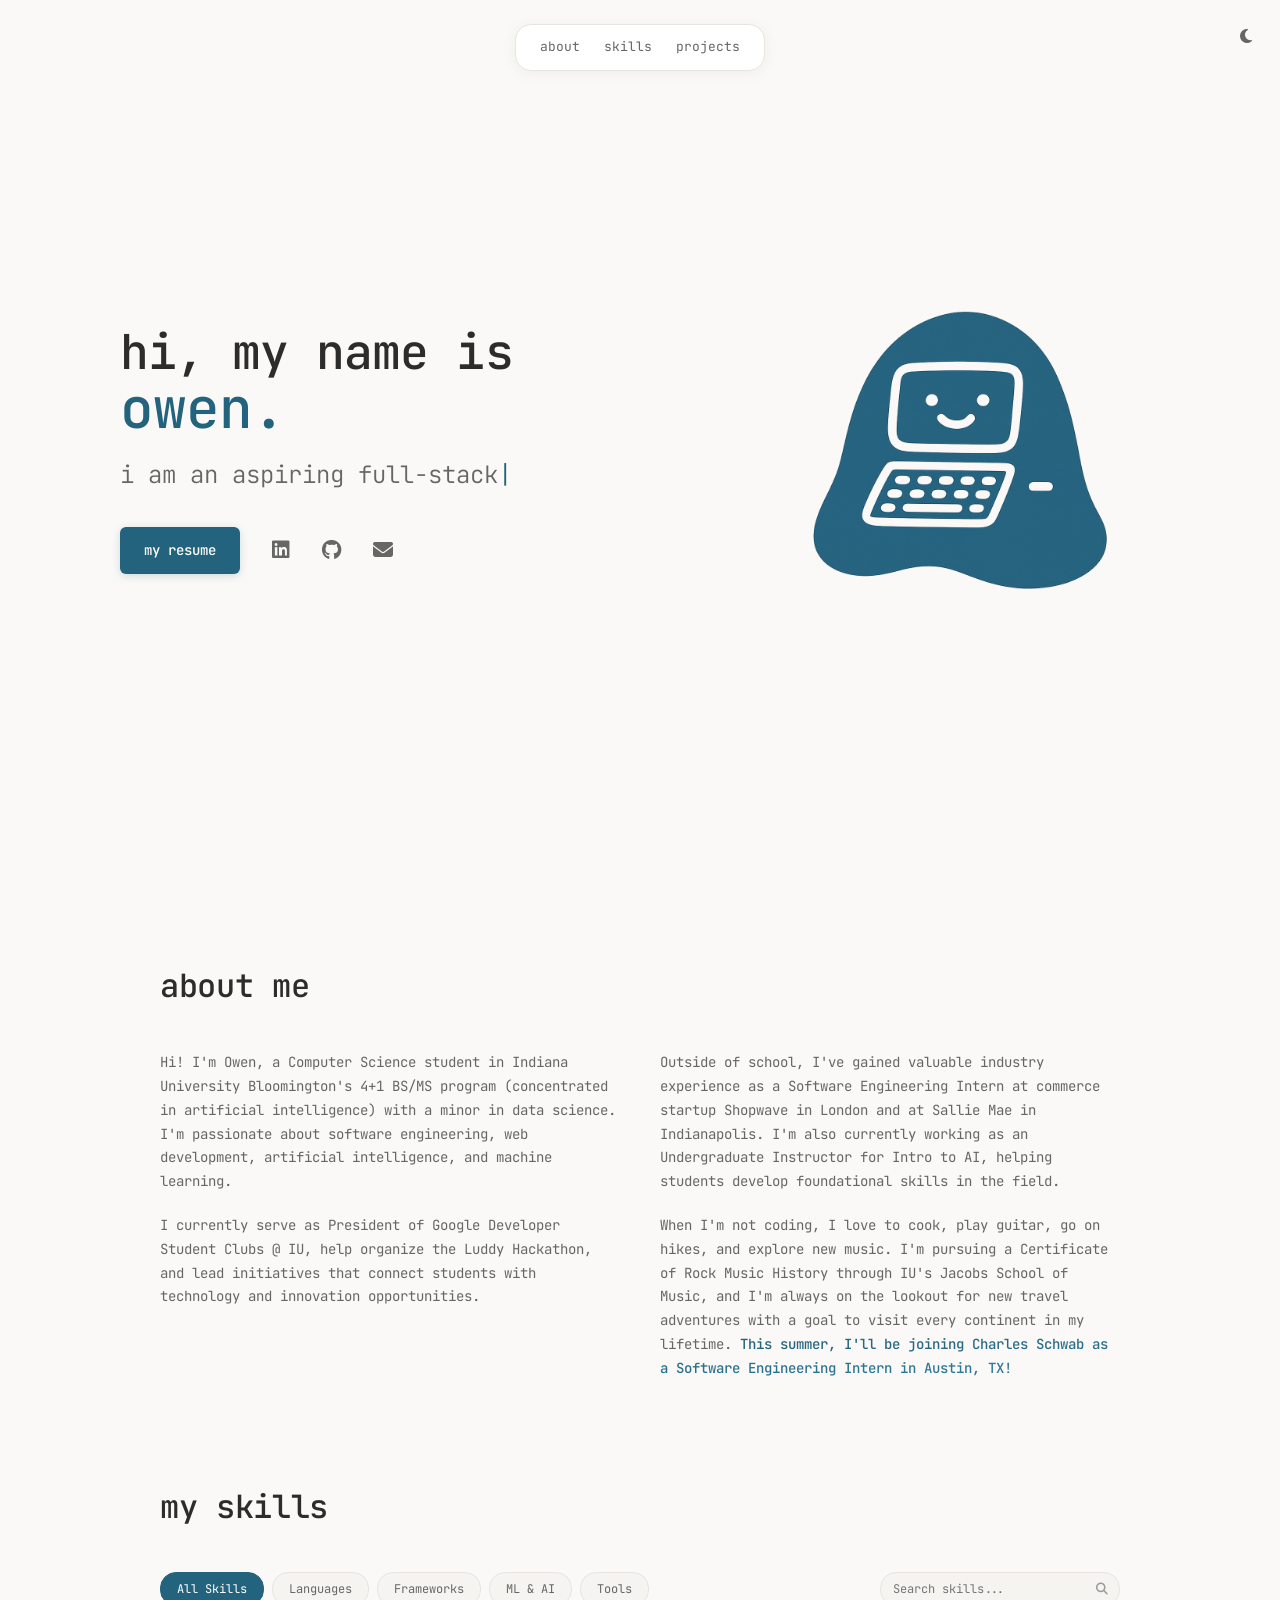
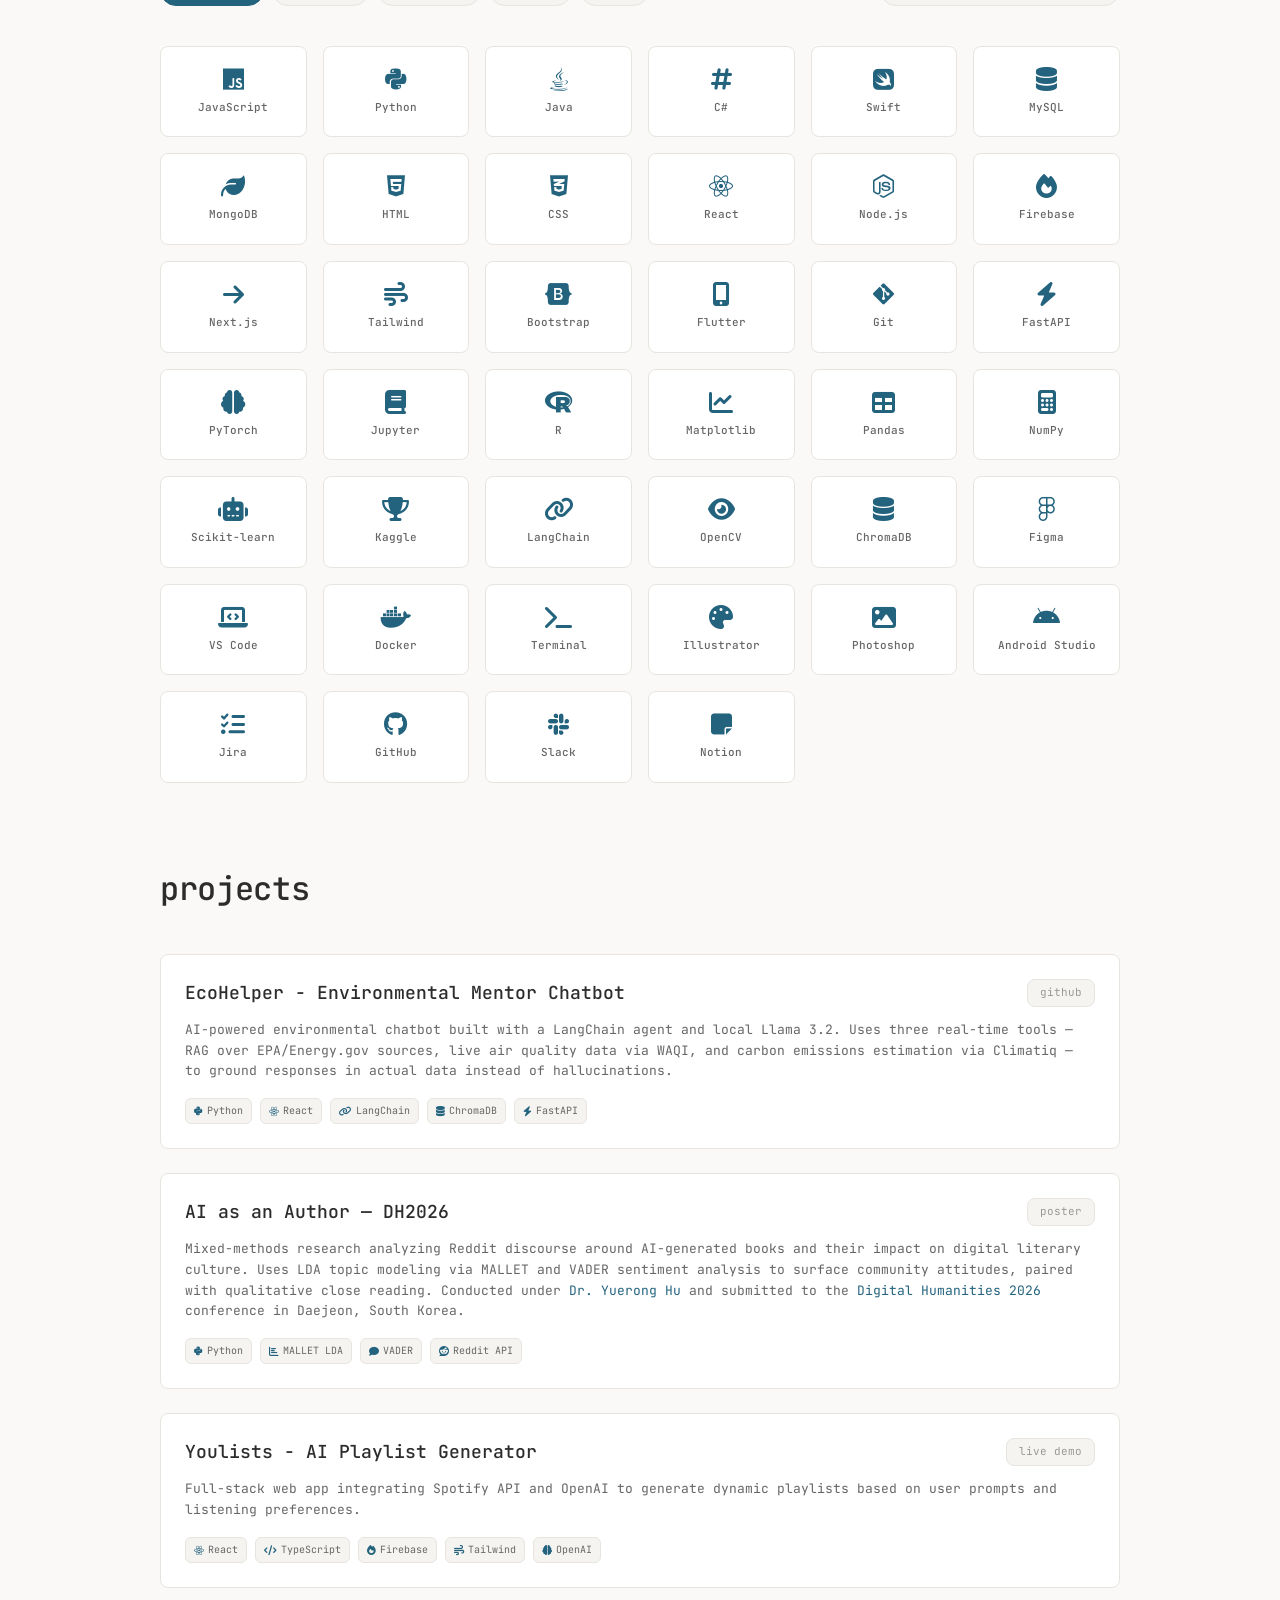
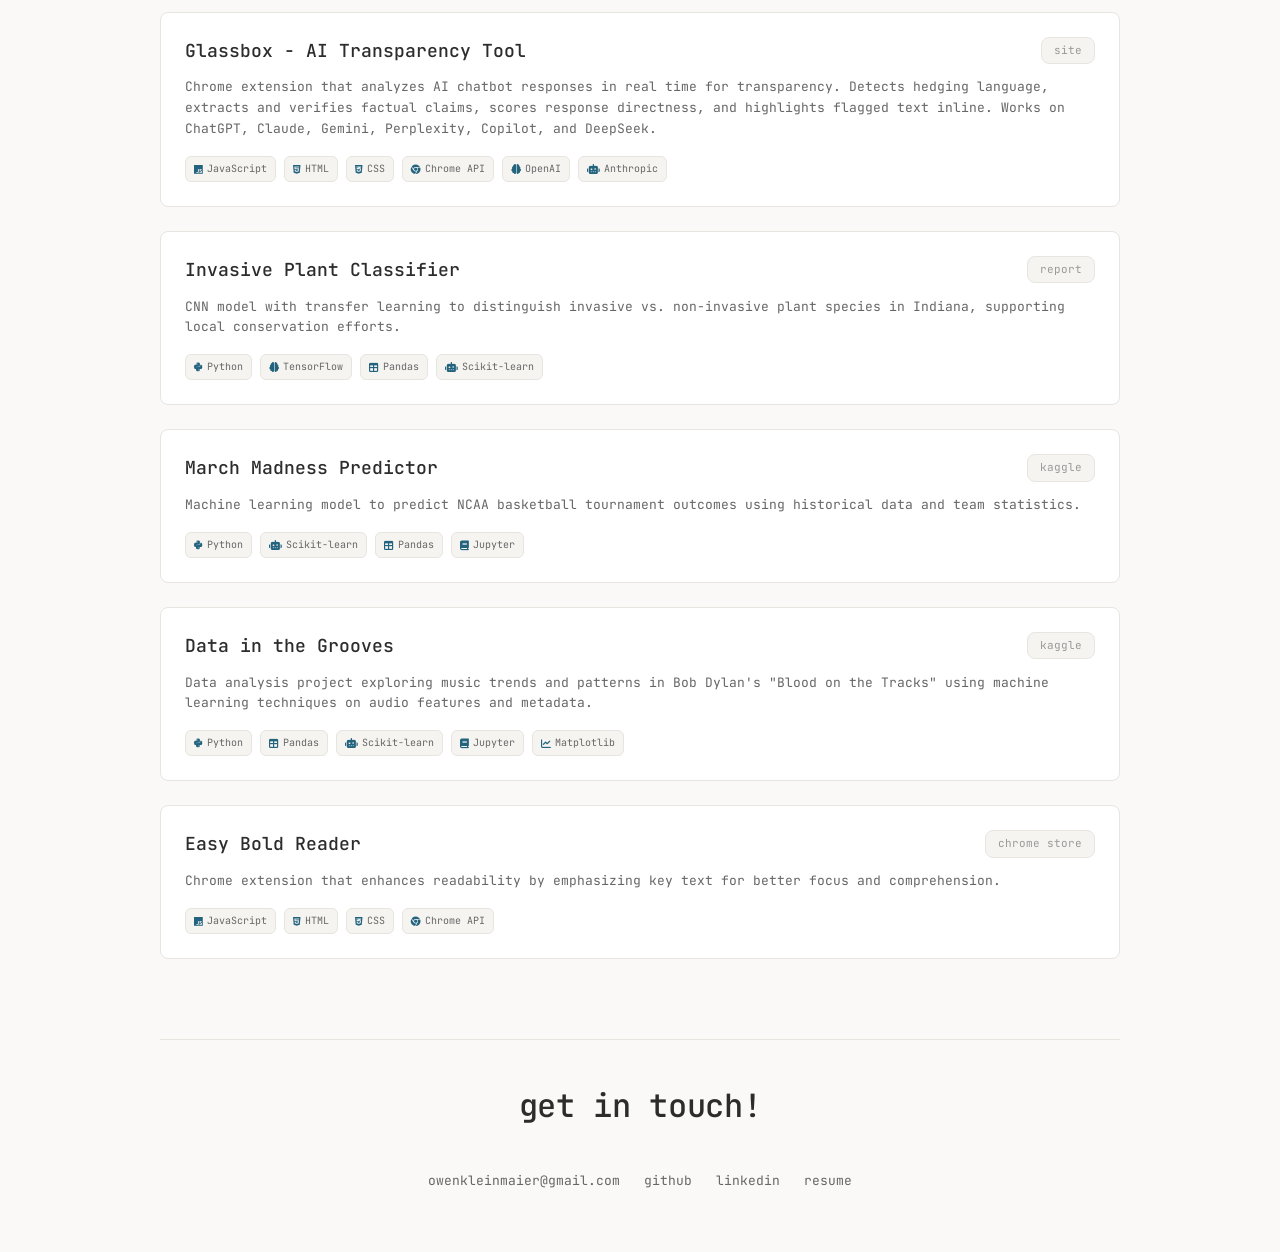
==== index.html @ 3044f9ae "fixed button pt 2" ====
<!doctype html>
<html lang="en">
  <head>
    <meta charset="UTF-8" />
    <meta name="viewport" content="width=device-width, initial-scale=1.0" />
    <meta
      name="description"
      content="Owen Kleinmaier - CS + AI student at Indiana University Bloomington"
    />
    <meta
      name="keywords"
      content="Owen Kleinmaier, Computer Science, AI, Machine Learning, Full Stack Developer, Indiana University, Software Engineer"
    />
    <meta name="author" content="Owen Kleinmaier" />

    <!-- Open Graph / Facebook -->
    <meta property="og:type" content="website" />
    <meta property="og:url" content="https://owenkleinmaier.com" />
    <meta property="og:title" content="owen kleinmaier" />
    <meta
      property="og:description"
      content="computer science at indiana university"
    />
    <meta
      property="og:image"
      content="https://owenkleinmaier.com/hero-illustration.png"
    />

    <!-- Twitter -->
    <meta property="twitter:card" content="summary_large_image" />
    <meta property="twitter:url" content="https://owenkleinmaier.com" />
    <meta property="twitter:title" content="owen kleinmaier" />
    <meta
      property="twitter:description"
      content="computer science at indiana university"
    />
    <meta
      property="twitter:image"
      content="https://owenkleinmaier.com/hero-illustration.png"
    />

    <!-- Favicon -->
    <link rel="icon" type="image/x-icon" href="/favicon.ico" />
    <link rel="apple-touch-icon" sizes="180x180" href="/apple-touch-icon.png" />
    <link rel="icon" type="image/png" sizes="32x32" href="/favicon-32x32.png" />
    <link rel="icon" type="image/png" sizes="16x16" href="/favicon-16x16.png" />

    <title>owen kleinmaier</title>
    <link
      href="https://fonts.googleapis.com/css2?family=JetBrains+Mono:wght@300;400;500;600&display=swap"
      rel="stylesheet"
    />
    <link
      rel="stylesheet"
      href="https://cdnjs.cloudflare.com/ajax/libs/font-awesome/6.5.1/css/all.min.css"
    />
    <style>
      :root {
        --bg-primary: #faf9f7;
        --bg-secondary: #f5f4f1;
        --bg-tertiary: #ffffff;
        --text-primary: #2c2c2c;
        --text-secondary: #666666;
        --text-muted: #999999;
        --accent-primary: #24637e;
        --accent-secondary: #2f7a99;
        --border-light: #e8e5e0;
        --shadow-light: rgba(0, 0, 0, 0.05);
        --shadow-medium: rgba(0, 0, 0, 0.1);
      }

      .dark-theme {
        --bg-primary: #1a1a1a;
        --bg-secondary: #242424;
        --bg-tertiary: #2a2a2a;
        --text-primary: #ffffff;
        --text-secondary: #cccccc;
        --text-muted: #888888;
        --accent-primary: #24637e;
        --accent-secondary: #2f7a99;
        --border-light: #404040;
        --shadow-light: rgba(0, 0, 0, 0.2);
        --shadow-medium: rgba(0, 0, 0, 0.3);
      }

      * {
        margin: 0;
        padding: 0;
        box-sizing: border-box;
      }

      body {
        font-family: "JetBrains Mono", monospace;
        background-color: var(--bg-primary);
        color: var(--text-primary);
        line-height: 1.6;
        font-size: 14px;
        font-weight: 400;
        transition:
          background-color 0.3s ease,
          color 0.3s ease;
      }

      .theme-toggle {
        position: fixed;
        top: 24px;
        right: 24px;
        z-index: 100;
        background: none;
        border: none;
        color: var(--text-secondary);
        font-size: 16px;
        padding: 4px;
        cursor: pointer;
        transition: color 0.2s ease;
      }

      .theme-toggle:hover {
        color: var(--accent-primary);
      }

      .nav {
        position: fixed;
        top: 24px;
        left: 50%;
        transform: translateX(-50%);
        z-index: 100;
        display: flex;
        align-items: center;
        background: var(--bg-tertiary);
        padding: 12px 24px;
        border-radius: 16px;
        border: 1px solid var(--border-light);
        box-shadow: 0 2px 16px var(--shadow-light);
        backdrop-filter: blur(10px);
      }

      .nav-links {
        display: flex;
        gap: 24px;
      }

      .nav-theme-toggle {
        display: none;
        background: none;
        border: none;
        color: var(--text-secondary);
        font-size: 16px;
        padding: 4px;
        cursor: pointer;
        transition: color 0.2s ease;
      }

      .nav-theme-toggle:hover {
        color: var(--accent-primary);
      }

      .nav-link {
        color: var(--text-secondary);
        text-decoration: none;
        font-size: 13px;
        font-weight: 400;
        transition: color 0.2s ease;
      }

      .nav-link:hover {
        color: var(--accent-primary);
      }

      .hero {
        height: 100vh;
        display: flex;
        align-items: center;
        justify-content: center;
        padding: 0 120px;
        gap: 40px;
      }

      .hero-content {
        flex: 1;
        max-width: 600px;
      }

      .hero-title {
        font-size: 48px;
        font-weight: 500;
        color: var(--text-primary);
        margin-bottom: 16px;
        letter-spacing: -0.02em;
        line-height: 1.1;
      }

      .hero-name {
        color: var(--accent-primary);
        font-size: 56px;
        cursor: pointer;
        transition: all 0.2s ease;
      }

      .hero-name:hover {
        opacity: 0.8;
      }

      .hero-subtitle {
        font-size: 24px;
        color: var(--text-secondary);
        margin-bottom: 32px;
        font-weight: 300;
        min-height: 32px;
      }

      .cursor {
        animation: blink 1s infinite;
        color: var(--accent-primary);
      }

      @keyframes blink {
        0%,
        50% {
          opacity: 1;
        }
        51%,
        100% {
          opacity: 0;
        }
      }

      .hero-actions {
        display: flex;
        align-items: center;
        gap: 24px;
      }

      .resume-btn {
        padding: 12px 24px;
        background: var(--accent-primary);
        color: white;
        text-decoration: none;
        border-radius: 6px;
        font-weight: 500;
        transition: all 0.2s ease;
        box-shadow: 0 2px 8px rgba(36, 99, 126, 0.2);
      }

      .resume-btn:hover {
        background: var(--accent-secondary);
        transform: translateY(-1px);
        box-shadow: 0 4px 12px rgba(36, 99, 126, 0.3);
      }

      .social-links {
        display: flex;
        gap: 16px;
      }

      .social-links a {
        color: var(--text-secondary);
        font-size: 20px;
        transition: all 0.2s ease;
        padding: 8px;
      }

      .social-links a:hover {
        color: var(--accent-primary);
        transform: translateY(-2px);
      }

      .hero-illustration {
        flex: 0 0 400px;
        height: 400px;
        position: relative;
        background: url("./hero-illustration.png") center/contain no-repeat;
      }

      .container {
        max-width: 1200px;
        margin: 0 auto;
        padding: 60px 120px;
      }

      .section {
        margin-bottom: 80px;
      }

      .section-title {
        font-size: 32px;
        font-weight: 500;
        color: var(--text-primary);
        margin-bottom: 40px;
        letter-spacing: -0.01em;
      }

      .about-content {
        display: grid;
        grid-template-columns: 1fr 1fr;
        gap: 40px;
      }

      .about-text p {
        margin-bottom: 20px;
        color: var(--text-secondary);
        line-height: 1.7;
      }

      .highlight {
        background: linear-gradient(
          120deg,
          var(--accent-primary),
          var(--accent-secondary)
        );
        -webkit-background-clip: text;
        background-clip: text;
        color: transparent;
        font-weight: 500;
      }

      .skills-controls {
        display: flex;
        justify-content: space-between;
        align-items: center;
        gap: 24px;
        flex-wrap: wrap;
        margin-bottom: 40px;
      }

      .skills-filters {
        display: flex;
        gap: 8px;
        flex-wrap: wrap;
      }

      .filter-btn {
        padding: 8px 16px;
        background: var(--bg-secondary);
        border: 1px solid var(--border-light);
        border-radius: 16px;
        color: var(--text-secondary);
        font-size: 12px;
        font-family: "JetBrains Mono", monospace;
        cursor: pointer;
        transition: all 0.2s ease;
      }

      .filter-btn.active,
      .filter-btn:hover {
        background: var(--accent-primary);
        color: white;
        border-color: var(--accent-primary);
      }

      .skills-search {
        position: relative;
        width: 240px;
      }

      .skills-search input {
        width: 100%;
        padding: 8px 36px 8px 12px;
        background: var(--bg-secondary);
        border: 1px solid var(--border-light);
        border-radius: 16px;
        color: var(--text-primary);
        font-size: 12px;
        font-family: "JetBrains Mono", monospace;
        outline: none;
        transition: all 0.2s ease;
      }

      .skills-search input:focus {
        border-color: var(--accent-primary);
        box-shadow: 0 0 0 3px rgba(36, 99, 126, 0.1);
      }

      .skills-search i {
        position: absolute;
        right: 12px;
        top: 50%;
        transform: translateY(-50%);
        color: var(--text-muted);
        font-size: 12px;
      }

      .skills-grid {
        display: grid;
        grid-template-columns: repeat(auto-fill, minmax(140px, 1fr));
        gap: 16px;
      }

      .skill-item {
        display: flex;
        flex-direction: column;
        align-items: center;
        gap: 8px;
        padding: 20px 12px;
        background: var(--bg-tertiary);
        border: 1px solid var(--border-light);
        border-radius: 8px;
        transition: all 0.2s ease;
        cursor: default;
      }

      .skill-item:hover {
        transform: translateY(-2px);
        box-shadow: 0 4px 12px var(--shadow-medium);
        border-color: var(--accent-primary);
      }

      .skill-icon {
        font-size: 24px;
        color: var(--accent-primary);
      }

      .skill-item span {
        font-size: 11px;
        color: var(--text-secondary);
        font-weight: 500;
        text-align: center;
      }

      .projects-grid {
        display: grid;
        gap: 24px;
      }

      .project {
        padding: 24px;
        background: var(--bg-tertiary);
        border: 1px solid var(--border-light);
        border-radius: 8px;
        transition: all 0.2s ease;
      }

      .project:hover {
        transform: translateY(-2px);
        box-shadow: 0 8px 24px var(--shadow-medium);
        border-color: var(--accent-primary);
      }

      .project-header {
        display: flex;
        justify-content: space-between;
        align-items: flex-start;
        margin-bottom: 12px;
        gap: 16px;
      }

      .project-title {
        font-size: 18px;
        font-weight: 500;
        color: var(--text-primary);
        margin: 0;
      }

      .project-link {
        font-size: 11px;
        color: var(--text-muted);
        text-decoration: none;
        border: 1px solid var(--border-light);
        padding: 4px 12px;
        border-radius: 8px;
        transition: all 0.2s ease;
        white-space: nowrap;
        background: var(--bg-secondary);
      }

      .project-link:hover {
        color: var(--accent-primary);
        border-color: var(--accent-primary);
        background: var(--bg-primary);
      }

      .project-description {
        color: var(--text-secondary);
        margin-bottom: 16px;
        line-height: 1.6;
        font-size: 13px;
      }

      .tech-stack {
        display: flex;
        flex-wrap: wrap;
        gap: 8px;
      }

      .tech-tag {
        font-size: 10px;
        background: var(--bg-secondary);
        color: var(--text-secondary);
        padding: 4px 8px;
        border-radius: 6px;
        font-weight: 400;
        display: flex;
        align-items: center;
        gap: 4px;
        border: 1px solid var(--border-light);
      }

      .tech-tag i {
        font-size: 10px;
        color: var(--accent-primary);
      }

      .contact {
        border-top: 1px solid var(--border-light);
        padding-top: 40px;
        text-align: center;
      }

      .contact-links {
        display: flex;
        gap: 24px;
        justify-content: center;
        flex-wrap: wrap;
      }

      .contact-link {
        color: var(--text-secondary);
        text-decoration: none;
        transition: color 0.2s ease;
        font-size: 13px;
      }

      .contact-link:hover {
        color: var(--accent-primary);
      }

      .easter-egg-modal {
        position: fixed;
        top: 0;
        left: 0;
        width: 100%;
        height: 100%;
        background: rgba(0, 0, 0, 0.5);
        display: none;
        justify-content: center;
        align-items: center;
        z-index: 1000;
        backdrop-filter: blur(4px);
      }

      .easter-egg-content {
        background: var(--bg-tertiary);
        border: 1px solid var(--border-light);
        border-radius: 12px;
        padding: 32px;
        max-width: 400px;
        width: 90%;
        box-shadow: 0 8px 32px var(--shadow-medium);
        position: relative;
        max-height: 90vh;
        overflow-y: auto;
      }

      .easter-egg-title {
        font-size: 18px;
        font-weight: 500;
        color: var(--text-primary);
        margin-bottom: 20px;
        text-align: center;
      }

      .easter-egg-item {
        display: flex;
        align-items: center;
        gap: 12px;
        margin-bottom: 16px;
        font-size: 13px;
        color: var(--text-secondary);
      }

      .easter-egg-item:last-child {
        margin-bottom: 0;
      }

      .easter-egg-icon {
        color: var(--accent-primary);
        font-size: 16px;
        width: 20px;
        text-align: center;
      }

      .easter-egg-close {
        position: absolute;
        top: 12px;
        right: 16px;
        background: none;
        border: none;
        font-size: 20px;
        color: var(--text-muted);
        cursor: pointer;
        transition: color 0.2s ease;
      }

      .easter-egg-close:hover {
        color: var(--text-primary);
      }

      .scroll-indicator {
        position: fixed;
        bottom: 30px;
        left: 50%;
        transform: translateX(-50%);
        z-index: 50;
        opacity: 0.7;
        transition: opacity 0.3s ease;
        animation: bounce 2s infinite;
      }

      .scroll-indicator:hover {
        opacity: 1;
      }

      .scroll-arrow {
        font-size: 20px;
        color: var(--accent-primary);
      }

      @keyframes bounce {
        0%,
        20%,
        50%,
        80%,
        100% {
          transform: translateX(-50%) translateY(0);
        }
        40% {
          transform: translateX(-50%) translateY(-10px);
        }
        60% {
          transform: translateX(-50%) translateY(-5px);
        }
      }

      @media (max-width: 768px) {
        .scroll-indicator {
          display: none;
        }

        .theme-toggle {
          display: none;
        }

        .nav {
          position: static;
          transform: none;
          margin: 20px auto 40px auto;
          max-width: calc(100% - 40px);
          width: calc(100% - 40px);
          justify-content: space-between;
          display: flex;
          align-items: center;
          padding: 12px 16px;
        }

        .nav-links {
          flex: 1;
          display: flex;
          justify-content: center;
          gap: 24px;
        }

        .nav-theme-toggle {
          display: block;
          position: static;
          transform: none;
          flex-shrink: 0;
        }

        .hero {
          flex-direction: column;
          padding: 100px 24px 40px 24px;
          gap: 40px;
          text-align: center;
          height: auto;
          min-height: 100vh;
          justify-content: center;
        }

        .hero-title {
          font-size: 36px;
        }

        .hero-name {
          font-size: 42px;
        }

        .hero-subtitle {
          font-size: 20px;
        }

        .hero-illustration {
          flex: none;
          width: 300px;
          height: 300px;
        }

        .container {
          padding: 40px 24px;
        }

        .about-content {
          grid-template-columns: 1fr;
          gap: 24px;
        }

        .skills-controls {
          flex-direction: column;
          align-items: stretch;
          margin-bottom: 40px;
        }

        .skills-search {
          width: 100%;
        }

        .skills-grid {
          grid-template-columns: repeat(auto-fill, minmax(120px, 1fr));
          gap: 12px;
        }
      }

      @media (max-width: 480px) {
        .easter-egg-content {
          padding: 24px;
          margin: 20px;
        }

        .easter-egg-title {
          font-size: 16px;
        }

        .easter-egg-item {
          font-size: 12px;
        }

        .hero-actions {
          flex-direction: column;
          gap: 16px;
        }

        .social-links {
          order: -1;
        }

        .project-header {
          flex-direction: column;
          gap: 8px;
          align-items: flex-start;
        }

        .contact-links {
          flex-direction: column;
          gap: 16px;
        }

        .hero {
          padding: 80px 16px 40px 16px;
        }

        .container {
          padding: 40px 16px;
        }

        .nav {
          margin: 16px auto 32px auto;
          max-width: calc(100% - 32px);
          padding: 10px 16px;
        }

        .nav-links {
          gap: 16px;
        }
      }
    </style>
  </head>
  <body>
    <button class="theme-toggle" onclick="toggleTheme()">
      <i class="fas fa-moon" id="theme-icon"></i>
    </button>

    <nav class="nav">
      <div class="nav-links">
        <a href="#about" class="nav-link">about</a>
        <a href="#skills" class="nav-link">skills</a>
        <a href="#projects" class="nav-link">projects</a>
      </div>
      <button class="nav-theme-toggle" onclick="toggleTheme()">
        <i class="fas fa-moon" id="nav-theme-icon"></i>
      </button>
    </nav>

    <header class="hero">
      <div class="hero-content">
        <h1 class="hero-title">
          hi, my name is<br />
          <span class="hero-name" onclick="showEasterEgg()">owen.</span>
        </h1>

        <p class="hero-subtitle">
          i am <span id="typed-text"></span><span class="cursor">|</span>
        </p>

        <div class="hero-actions">
          <a href="/resume.pdf" class="resume-btn">my resume</a>
          <div class="social-links">
            <a
              href="http://www.linkedin.com/in/owenkleinmaier/"
              target="_blank"
              aria-label="LinkedIn"
            >
              <i class="fab fa-linkedin"></i>
            </a>
            <a
              href="https://github.com/owenkleinmaier"
              target="_blank"
              aria-label="GitHub"
            >
              <i class="fab fa-github"></i>
            </a>
            <a href="mailto:owenkleinmaier@gmail.com" aria-label="Email">
              <i class="fas fa-envelope"></i>
            </a>
          </div>
        </div>
      </div>

      <div class="hero-illustration"></div>
    </header>

    <div class="scroll-indicator" id="scroll-indicator">
      <i class="fas fa-chevron-down scroll-arrow"></i>
    </div>

    <div
      class="easter-egg-modal"
      id="easter-egg-modal"
      onclick="hideEasterEgg()"
    >
      <div class="easter-egg-content" onclick="event.stopPropagation()">
        <button class="easter-egg-close" onclick="hideEasterEgg()">×</button>
        <h3 class="easter-egg-title">what i'm up to right now</h3>

        <div class="easter-egg-item">
          <i class="fas fa-headphones easter-egg-icon"></i>
          <span>Currently listening: "Vines" by Cameron Winter</span>
        </div>

        <div class="easter-egg-item">
          <i class="fas fa-laptop-code easter-egg-icon"></i>
          <span>Working on: Run Tracker App</span>
        </div>

        <div class="easter-egg-item">
          <i class="fas fa-book easter-egg-icon"></i>
          <span>Reading: "Project Hail Mary" by Andy Weir</span>
        </div>

        <div class="easter-egg-item">
          <i class="fas fa-gamepad easter-egg-icon"></i>
          <span>Playing: Pokémon Platinum</span>
        </div>

        <div class="easter-egg-item">
          <i class="fas fa-search easter-egg-icon"></i>
          <span>Researching: Ethical and Explainable AI</span>
        </div>
      </div>
    </div>

    <div class="container">
      <section class="section" id="about">
        <h2 class="section-title">about me</h2>

        <div class="about-content">
          <div class="about-text">
            <p>
              Hi! I'm Owen, a Computer Science student in Indiana University
              Bloomington's 4+1 BS/MS program (concentrated in artificial
              intelligence) with a minor in data science. I'm passionate about
              software engineering, web development, artificial intelligence,
              and machine learning.
            </p>
            <p>
              I currently serve as President of Google Developer Student Clubs @
              IU, help organize the Luddy Hackathon, and lead initiatives that
              connect students with technology and innovation opportunities.
            </p>
          </div>
          <div class="about-text">
            <p>
              Outside of school, I've gained valuable industry experience as a
              Software Engineering Intern at commerce startup Shopwave in London
              and at Sallie Mae in Indianapolis. I'm also currently working as
              an Undergraduate Instructor for Intro to AI, helping students
              develop foundational skills in the field.
            </p>
            <p>
              When I'm not coding, I love to cook, play guitar, go on hikes, and
              explore new music. I'm pursuing a Certificate of Rock Music
              History through IU's Jacobs School of Music, and I'm always on the
              lookout for new travel adventures with a goal to visit every
              continent in my lifetime.
              <span class="highlight">
                This summer, I'll be joining Charles Schwab as a Software
                Engineering Intern in Austin, TX!</span
              >
            </p>
          </div>
        </div>
      </section>

      <section class="section" id="skills">
        <h2 class="section-title">my skills</h2>

        <div class="skills-controls">
          <div class="skills-filters">
            <button class="filter-btn active" onclick="filterSkills('all')">
              All Skills
            </button>
            <button class="filter-btn" onclick="filterSkills('languages')">
              Languages
            </button>
            <button class="filter-btn" onclick="filterSkills('frameworks')">
              Frameworks
            </button>
            <button class="filter-btn" onclick="filterSkills('ml-ai')">
              ML & AI
            </button>
            <button class="filter-btn" onclick="filterSkills('tools')">
              Tools
            </button>
          </div>
          <div class="skills-search">
            <input
              type="text"
              id="skills-search"
              placeholder="Search skills..."
              onkeyup="searchSkills()"
            />
            <i class="fas fa-search"></i>
          </div>
        </div>

        <div class="skills-grid" id="skills-grid">
          <div class="skill-item" data-category="languages">
            <i class="fab fa-js skill-icon"></i>
            <span>JavaScript</span>
          </div>
          <div class="skill-item" data-category="languages">
            <i class="fab fa-python skill-icon"></i>
            <span>Python</span>
          </div>
          <div class="skill-item" data-category="languages">
            <i class="fab fa-java skill-icon"></i>
            <span>Java</span>
          </div>
          <div class="skill-item" data-category="languages">
            <i class="fas fa-hashtag skill-icon"></i>
            <span>C#</span>
          </div>
          <div class="skill-item" data-category="languages">
            <i class="fab fa-swift skill-icon"></i>
            <span>Swift</span>
          </div>
          <div class="skill-item" data-category="languages">
            <i class="fas fa-database skill-icon"></i>
            <span>MySQL</span>
          </div>
          <div class="skill-item" data-category="languages">
            <i class="fas fa-leaf skill-icon"></i>
            <span>MongoDB</span>
          </div>
          <div class="skill-item" data-category="languages">
            <i class="fab fa-html5 skill-icon"></i>
            <span>HTML</span>
          </div>
          <div class="skill-item" data-category="languages">
            <i class="fab fa-css3-alt skill-icon"></i>
            <span>CSS</span>
          </div>

          <div class="skill-item" data-category="frameworks">
            <i class="fab fa-react skill-icon"></i>
            <span>React</span>
          </div>
          <div class="skill-item" data-category="frameworks">
            <i class="fab fa-node-js skill-icon"></i>
            <span>Node.js</span>
          </div>
          <div class="skill-item" data-category="frameworks">
            <i class="fas fa-fire skill-icon"></i>
            <span>Firebase</span>
          </div>
          <div class="skill-item" data-category="frameworks">
            <i class="fas fa-arrow-right skill-icon"></i>
            <span>Next.js</span>
          </div>
          <div class="skill-item" data-category="frameworks">
            <i class="fas fa-wind skill-icon"></i>
            <span>Tailwind</span>
          </div>
          <div class="skill-item" data-category="frameworks">
            <i class="fab fa-bootstrap skill-icon"></i>
            <span>Bootstrap</span>
          </div>
          <div class="skill-item" data-category="frameworks">
            <i class="fas fa-mobile-alt skill-icon"></i>
            <span>Flutter</span>
          </div>
          <div class="skill-item" data-category="frameworks">
            <i class="fab fa-git-alt skill-icon"></i>
            <span>Git</span>
          </div>
          <div class="skill-item" data-category="frameworks">
            <i class="fas fa-bolt skill-icon"></i>
            <span>FastAPI</span>
          </div>

          <div class="skill-item" data-category="ml-ai">
            <i class="fas fa-brain skill-icon"></i>
            <span>PyTorch</span>
          </div>
          <div class="skill-item" data-category="ml-ai">
            <i class="fas fa-book skill-icon"></i>
            <span>Jupyter</span>
          </div>
          <div class="skill-item" data-category="ml-ai">
            <i class="fab fa-r-project skill-icon"></i>
            <span>R</span>
          </div>
          <div class="skill-item" data-category="ml-ai">
            <i class="fas fa-chart-line skill-icon"></i>
            <span>Matplotlib</span>
          </div>
          <div class="skill-item" data-category="ml-ai">
            <i class="fas fa-table skill-icon"></i>
            <span>Pandas</span>
          </div>
          <div class="skill-item" data-category="ml-ai">
            <i class="fas fa-calculator skill-icon"></i>
            <span>NumPy</span>
          </div>
          <div class="skill-item" data-category="ml-ai">
            <i class="fas fa-robot skill-icon"></i>
            <span>Scikit-learn</span>
          </div>
          <div class="skill-item" data-category="ml-ai">
            <i class="fas fa-trophy skill-icon"></i>
            <span>Kaggle</span>
          </div>
          <div class="skill-item" data-category="ml-ai">
            <i class="fas fa-link skill-icon"></i>
            <span>LangChain</span>
          </div>
          <div class="skill-item" data-category="ml-ai">
            <i class="fas fa-eye skill-icon"></i>
            <span>OpenCV</span>
          </div>
          <div class="skill-item" data-category="ml-ai">
            <i class="fas fa-database skill-icon"></i>
            <span>ChromaDB</span>
          </div>

          <div class="skill-item" data-category="tools">
            <i class="fab fa-figma skill-icon"></i>
            <span>Figma</span>
          </div>
          <div class="skill-item" data-category="tools">
            <i class="fas fa-laptop-code skill-icon"></i>
            <span>VS Code</span>
          </div>
          <div class="skill-item" data-category="tools">
            <i class="fab fa-docker skill-icon"></i>
            <span>Docker</span>
          </div>
          <div class="skill-item" data-category="tools">
            <i class="fas fa-terminal skill-icon"></i>
            <span>Terminal</span>
          </div>
          <div class="skill-item" data-category="tools">
            <i class="fas fa-palette skill-icon"></i>
            <span>Illustrator</span>
          </div>
          <div class="skill-item" data-category="tools">
            <i class="fas fa-image skill-icon"></i>
            <span>Photoshop</span>
          </div>
          <div class="skill-item" data-category="tools">
            <i class="fab fa-android skill-icon"></i>
            <span>Android Studio</span>
          </div>
          <div class="skill-item" data-category="tools">
            <i class="fas fa-tasks skill-icon"></i>
            <span>Jira</span>
          </div>
          <div class="skill-item" data-category="tools">
            <i class="fab fa-github skill-icon"></i>
            <span>GitHub</span>
          </div>
          <div class="skill-item" data-category="tools">
            <i class="fab fa-slack skill-icon"></i>
            <span>Slack</span>
          </div>
          <div class="skill-item" data-category="tools">
            <i class="fas fa-sticky-note skill-icon"></i>
            <span>Notion</span>
          </div>
        </div>
      </section>

      <section class="section" id="projects">
        <h2 class="section-title">projects</h2>

        <div class="projects-grid">
          <div class="project">
            <div class="project-header">
              <h3 class="project-title">
                EcoHelper - Environmental Mentor Chatbot
              </h3>
              <a
                href="https://github.com/owenkleinmaier/ecohelper"
                class="project-link"
                target="_blank"
                >github</a
              >
            </div>
            <p class="project-description">
              AI-powered environmental chatbot built with a LangChain agent and
              local Llama 3.2. Uses three real-time tools — RAG over
              EPA/Energy.gov sources, live air quality data via WAQI, and carbon
              emissions estimation via Climatiq — to ground responses in actual
              data instead of hallucinations.
            </p>
            <div class="tech-stack">
              <span class="tech-tag"><i class="fab fa-python"></i> Python</span>
              <span class="tech-tag"><i class="fab fa-react"></i> React</span>
              <span class="tech-tag"
                ><i class="fas fa-link"></i> LangChain</span
              >
              <span class="tech-tag"
                ><i class="fas fa-database"></i> ChromaDB</span
              >
              <span class="tech-tag"><i class="fas fa-bolt"></i> FastAPI</span>
            </div>
          </div>

          <div class="project">
            <div class="project-header">
              <h3 class="project-title">AI as an Author — DH2026</h3>
              <a href="/dh2026-poster.pdf" class="project-link" target="_blank"
                >poster</a
              >
            </div>
            <p class="project-description">
              Mixed-methods research analyzing Reddit discourse around
              AI-generated books and their impact on digital literary culture.
              Uses LDA topic modeling via MALLET and VADER sentiment analysis to
              surface community attitudes, paired with qualitative close
              reading. Conducted under
              <a
                href="https://sites.google.com/view/yueronghu/bio"
                target="_blank"
                style="color: var(--accent-primary); text-decoration: none"
                >Dr. Yuerong Hu</a
              >
              and submitted to the
              <a
                href="https://dh2026.adho.org/"
                target="_blank"
                style="color: var(--accent-primary); text-decoration: none"
                >Digital Humanities 2026</a
              >
              conference in Daejeon, South Korea.
            </p>
            <div class="tech-stack">
              <span class="tech-tag"><i class="fab fa-python"></i> Python</span>
              <span class="tech-tag"
                ><i class="fas fa-chart-bar"></i> MALLET LDA</span
              >
              <span class="tech-tag"><i class="fas fa-comment"></i> VADER</span>
              <span class="tech-tag"
                ><i class="fab fa-reddit"></i> Reddit API</span
              >
            </div>
          </div>

          <div class="project">
            <div class="project-header">
              <h3 class="project-title">Youlists - AI Playlist Generator</h3>
              <a
                href="https://youlists.vercel.app"
                class="project-link"
                target="_blank"
                >live demo</a
              >
            </div>
            <p class="project-description">
              Full-stack web app integrating Spotify API and OpenAI to generate
              dynamic playlists based on user prompts and listening preferences.
            </p>
            <div class="tech-stack">
              <span class="tech-tag"><i class="fab fa-react"></i> React</span>
              <span class="tech-tag"
                ><i class="fas fa-code"></i> TypeScript</span
              >
              <span class="tech-tag"><i class="fas fa-fire"></i> Firebase</span>
              <span class="tech-tag"><i class="fas fa-wind"></i> Tailwind</span>
              <span class="tech-tag"><i class="fas fa-brain"></i> OpenAI</span>
            </div>
          </div>

          <div class="project">
  <div class="project-header">
    <h3 class="project-title">Glassbox - AI Transparency Tool</h3>
    <a
      href="https://glassbox-site.vercel.app/"
      class="project-link"
      target="_blank"
      >site</a
    >
  </div>
  <p class="project-description">
    Chrome extension that analyzes AI chatbot responses in real time for
    transparency. Detects hedging language, extracts and verifies factual
    claims, scores response directness, and highlights flagged text inline.
    Works on ChatGPT, Claude, Gemini, Perplexity, Copilot, and DeepSeek.
  </p>
  <div class="tech-stack">
    <span class="tech-tag"><i class="fab fa-js"></i> JavaScript</span>
    <span class="tech-tag"><i class="fab fa-html5"></i> HTML</span>
    <span class="tech-tag"><i class="fab fa-css3-alt"></i> CSS</span>
    <span class="tech-tag"><i class="fab fa-chrome"></i> Chrome API</span>
    <span class="tech-tag"><i class="fas fa-brain"></i> OpenAI</span>
    <span class="tech-tag"><i class="fas fa-robot"></i> Anthropic</span>
  </div>
</div>

          <div class="project">
            <div class="project-header">
              <h3 class="project-title">Invasive Plant Classifier</h3>
              <a href="report-plants.pdf" class="project-link" target="_blank"
                >report</a
              >
            </div>
            <p class="project-description">
              CNN model with transfer learning to distinguish invasive vs.
              non-invasive plant species in Indiana, supporting local
              conservation efforts.
            </p>
            <div class="tech-stack">
              <span class="tech-tag"><i class="fab fa-python"></i> Python</span>
              <span class="tech-tag"
                ><i class="fas fa-brain"></i> TensorFlow</span
              >
              <span class="tech-tag"><i class="fas fa-table"></i> Pandas</span>
              <span class="tech-tag"
                ><i class="fas fa-robot"></i> Scikit-learn</span
              >
            </div>
          </div>

          <div class="project">
            <div class="project-header">
              <h3 class="project-title">March Madness Predictor</h3>
              <a
                href="https://www.kaggle.com/code/owenkleinmaier/march-madness-predictor"
                class="project-link"
                target="_blank"
                >kaggle</a
              >
            </div>
            <p class="project-description">
              Machine learning model to predict NCAA basketball tournament
              outcomes using historical data and team statistics.
            </p>
            <div class="tech-stack">
              <span class="tech-tag"><i class="fab fa-python"></i> Python</span>
              <span class="tech-tag"
                ><i class="fas fa-robot"></i> Scikit-learn</span
              >
              <span class="tech-tag"><i class="fas fa-table"></i> Pandas</span>
              <span class="tech-tag"><i class="fas fa-book"></i> Jupyter</span>
            </div>
          </div>

          <div class="project">
            <div class="project-header">
              <h3 class="project-title">Data in the Grooves</h3>
              <a
                href="https://www.kaggle.com/code/owenkleinmaier/data-in-the-grooves"
                class="project-link"
                target="_blank"
                >kaggle</a
              >
            </div>
            <p class="project-description">
              Data analysis project exploring music trends and patterns in Bob
              Dylan's "Blood on the Tracks" using machine learning techniques on
              audio features and metadata.
            </p>
            <div class="tech-stack">
              <span class="tech-tag"><i class="fab fa-python"></i> Python</span>
              <span class="tech-tag"><i class="fas fa-table"></i> Pandas</span>
              <span class="tech-tag"
                ><i class="fas fa-robot"></i> Scikit-learn</span
              >
              <span class="tech-tag"><i class="fas fa-book"></i> Jupyter</span>
              <span class="tech-tag"
                ><i class="fas fa-chart-line"></i> Matplotlib</span
              >
            </div>
          </div>

          <div class="project">
            <div class="project-header">
              <h3 class="project-title">Easy Bold Reader</h3>
              <a
                href="https://chromewebstore.google.com/detail/easy-bold-reader/oakpjlnlggmfdmdllhpdnbekgikjjaaj"
                class="project-link"
                target="_blank"
                >chrome store</a
              >
            </div>
            <p class="project-description">
              Chrome extension that enhances readability by emphasizing key text
              for better focus and comprehension.
            </p>
            <div class="tech-stack">
              <span class="tech-tag"><i class="fab fa-js"></i> JavaScript</span>
              <span class="tech-tag"><i class="fab fa-html5"></i> HTML</span>
              <span class="tech-tag"><i class="fab fa-css3-alt"></i> CSS</span>
              <span class="tech-tag"
                ><i class="fab fa-chrome"></i> Chrome API</span
              >
            </div>
          </div>
        </div>
      </section>

      <section class="contact" id="contact">
        <h2 class="section-title">get in touch!</h2>
        <div class="contact-links">
          <a href="mailto:owenkleinmaier@gmail.com" class="contact-link"
            >owenkleinmaier@gmail.com</a
          >
          <a
            href="https://github.com/owenkleinmaier"
            class="contact-link"
            target="_blank"
            >github</a
          >
          <a
            href="http://www.linkedin.com/in/owenkleinmaier/"
            class="contact-link"
            target="_blank"
            >linkedin</a
          >
          <a href="/resume.pdf" class="contact-link" target="_blank">resume</a>
        </div>
      </section>
    </div>

    <script>
      const phrases = [
        "an aspiring full-stack developer.",
        "a computer science student.",
        "a machine learning engineer.",
        "an AI researcher.",
      ];

      let phraseIndex = 0;
      let charIndex = 0;
      let isDeleting = false;
      let typingSpeed = 100;

      function typeText() {
        const currentPhrase = phrases[phraseIndex];
        const typedElement = document.getElementById("typed-text");

        if (isDeleting) {
          typedElement.textContent = currentPhrase.substring(0, charIndex - 1);
          charIndex--;
          typingSpeed = 50;
        } else {
          typedElement.textContent = currentPhrase.substring(0, charIndex + 1);
          charIndex++;
          typingSpeed = 100;
        }

        if (!isDeleting && charIndex === currentPhrase.length) {
          setTimeout(() => {
            isDeleting = true;
          }, 2000);
        } else if (isDeleting && charIndex === 0) {
          isDeleting = false;
          phraseIndex = (phraseIndex + 1) % phrases.length;
        }

        setTimeout(typeText, typingSpeed);
      }

      typeText();

      function showEasterEgg() {
        document.getElementById("easter-egg-modal").style.display = "flex";
      }

      function hideEasterEgg() {
        document.getElementById("easter-egg-modal").style.display = "none";
      }

      let hasScrolled = false;
      window.addEventListener("scroll", () => {
        if (!hasScrolled && window.scrollY > 50) {
          hasScrolled = true;
          document.getElementById("scroll-indicator").style.display = "none";
        }
      });

      function toggleTheme() {
        document.body.classList.toggle("dark-theme");
        const icon = document.getElementById("theme-icon");
        const navIcon = document.getElementById("nav-theme-icon");
        const isDark = document.body.classList.contains("dark-theme");

        const iconClass = isDark ? "fas fa-sun" : "fas fa-moon";
        icon.className = iconClass;
        navIcon.className = iconClass;

        localStorage.setItem("theme", isDark ? "dark" : "light");
      }

      const savedTheme = localStorage.getItem("theme");
      if (savedTheme === "dark") {
        document.body.classList.add("dark-theme");
        document.getElementById("theme-icon").className = "fas fa-sun";
        document.getElementById("nav-theme-icon").className = "fas fa-sun";
      }

      function filterSkills(category) {
        const skills = document.querySelectorAll(".skill-item");
        const buttons = document.querySelectorAll(".filter-btn");

        buttons.forEach((btn) => btn.classList.remove("active"));
        event.target.classList.add("active");

        skills.forEach((skill) => {
          if (category === "all" || skill.dataset.category === category) {
            skill.style.display = "flex";
          } else {
            skill.style.display = "none";
          }
        });
      }

      function searchSkills() {
        const searchTerm = document
          .getElementById("skills-search")
          .value.toLowerCase();
        const skills = document.querySelectorAll(".skill-item");

        skills.forEach((skill) => {
          const skillName = skill
            .querySelector("span")
            .textContent.toLowerCase();
          if (skillName.includes(searchTerm)) {
            skill.style.display = "flex";
          } else {
            skill.style.display = "none";
          }
        });
      }

      document.querySelectorAll(".nav-link").forEach((link) => {
        link.addEventListener("click", (e) => {
          const href = link.getAttribute("href");
          if (href.startsWith("#")) {
            e.preventDefault();
            const targetSection = document.querySelector(href);
            targetSection.scrollIntoView({ behavior: "smooth" });
          }
        });
      });
    </script>
  </body>
</html>
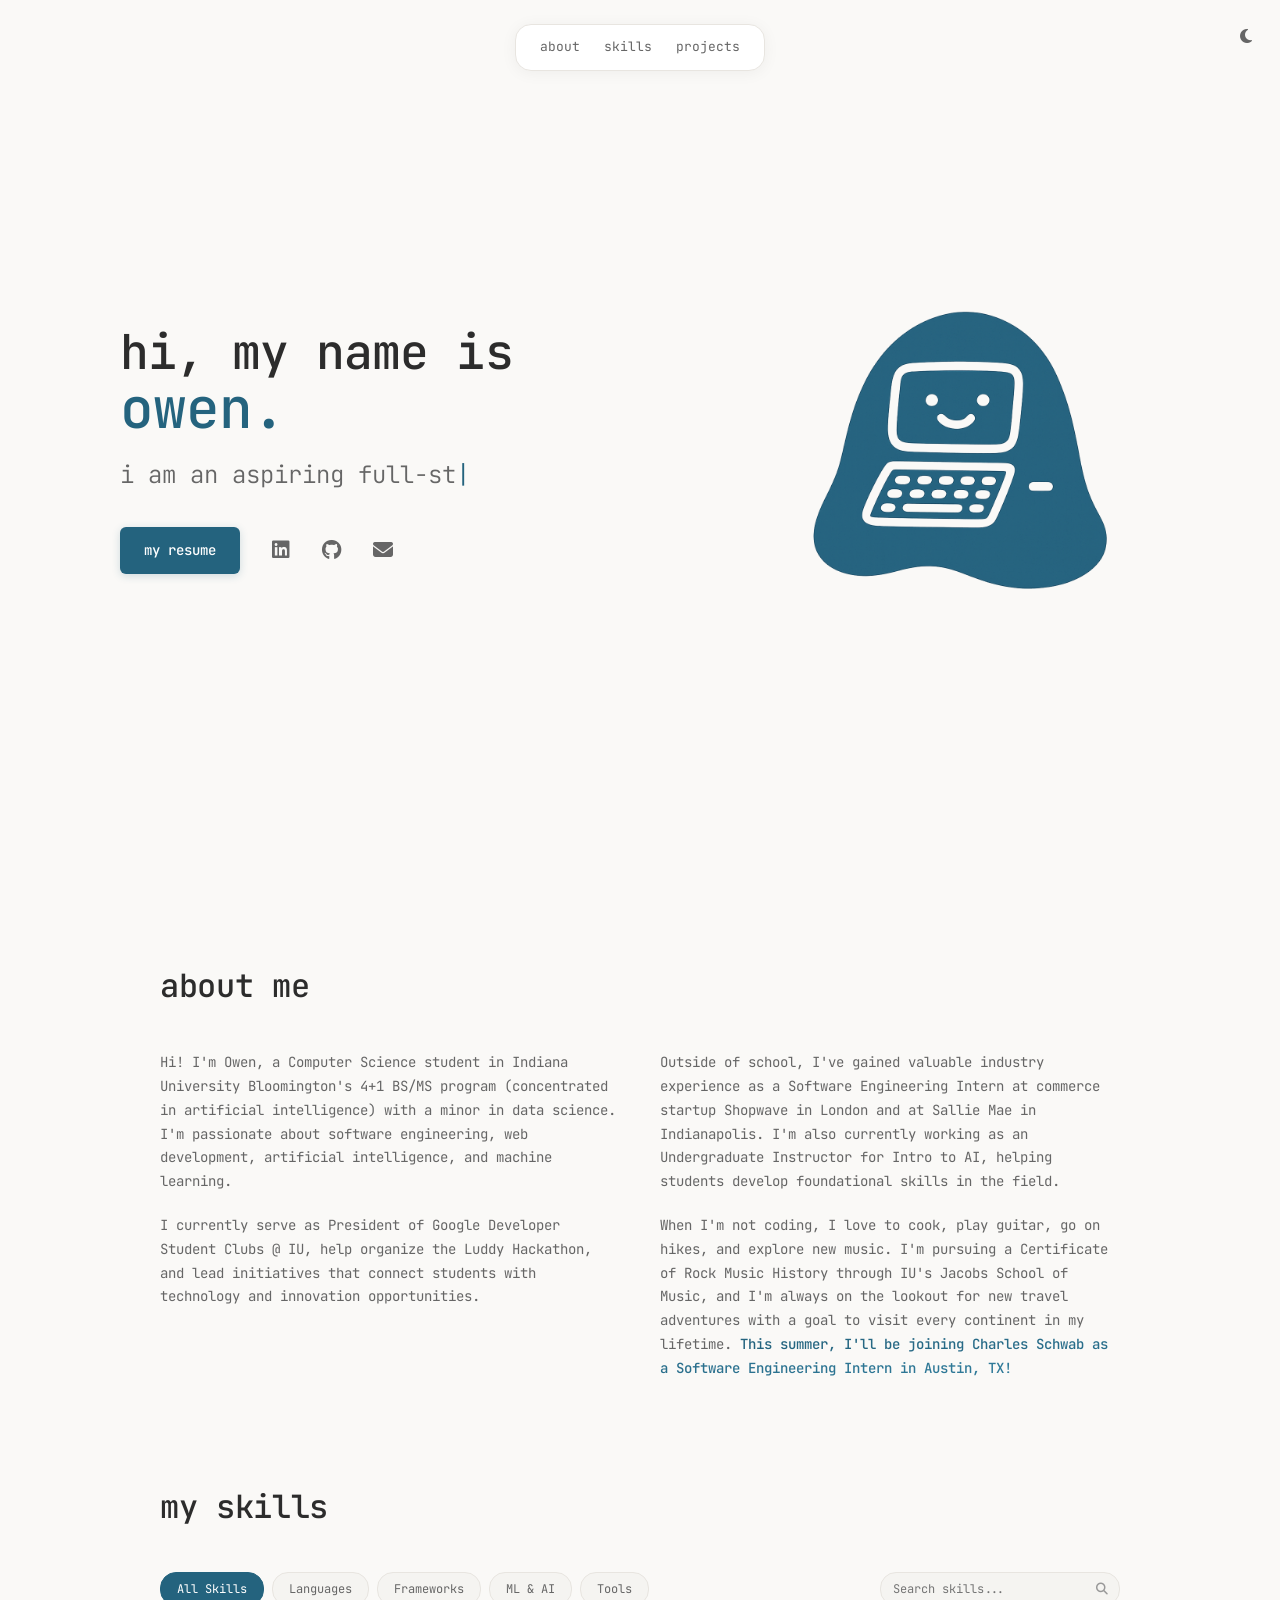
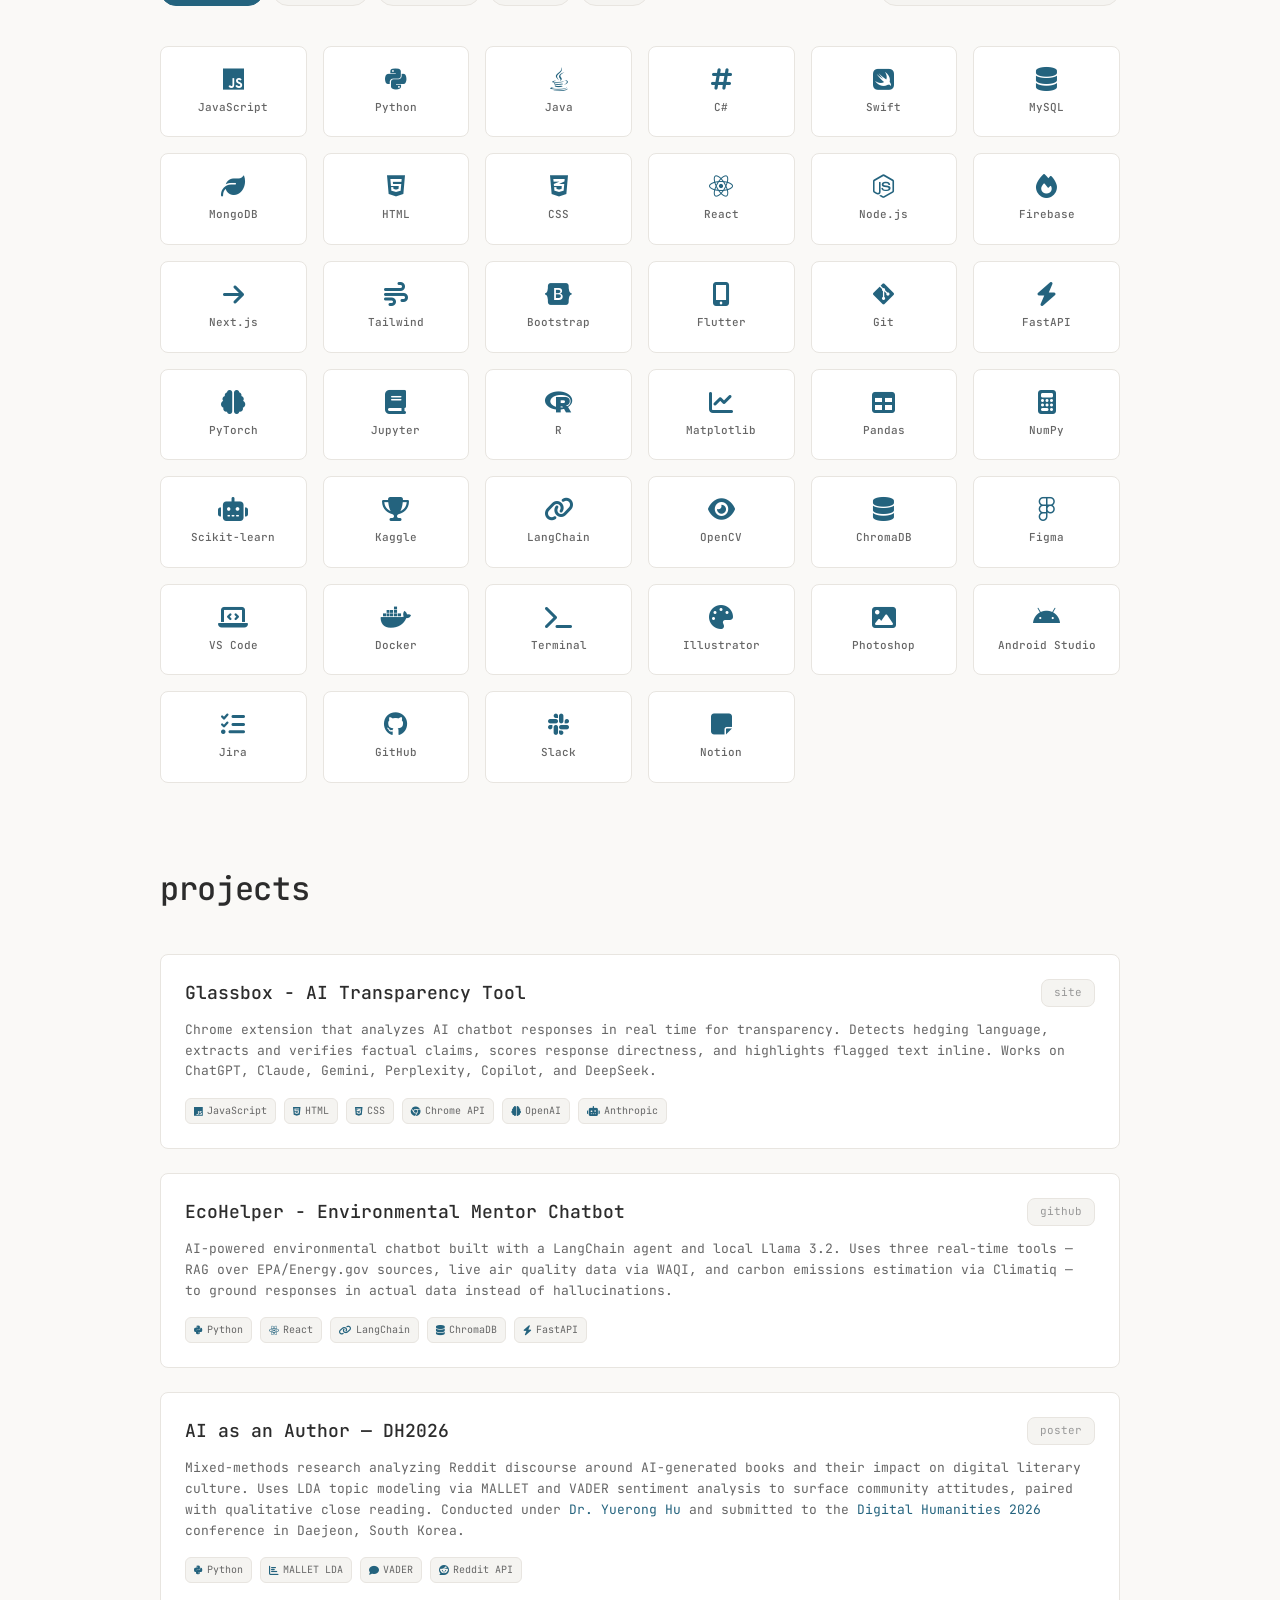
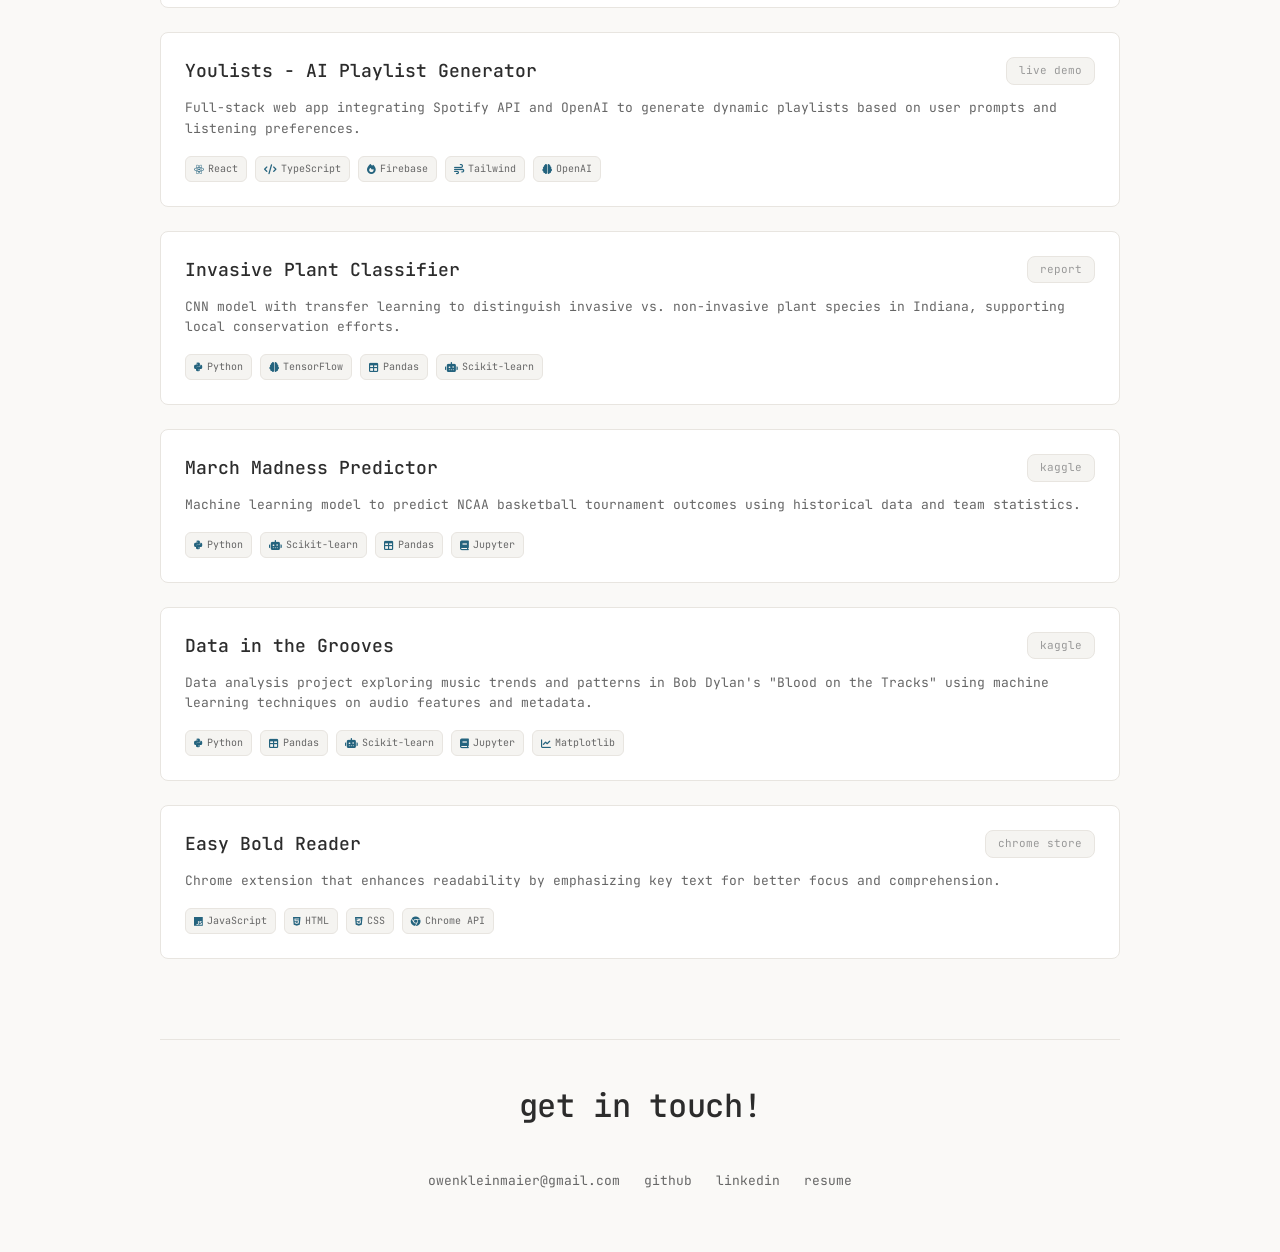
==== commit cc15f75d: "reordered projects to highlight new project" ====
--- a/index.html
+++ b/index.html
@@ -1114,6 +1114,37 @@
         <div class="projects-grid">
           <div class="project">
             <div class="project-header">
+              <h3 class="project-title">Glassbox - AI Transparency Tool</h3>
+              <a
+                href="https://glassbox-site.vercel.app/"
+                class="project-link"
+                target="_blank"
+                >site</a
+              >
+            </div>
+            <p class="project-description">
+              Chrome extension that analyzes AI chatbot responses in real time
+              for transparency. Detects hedging language, extracts and verifies
+              factual claims, scores response directness, and highlights flagged
+              text inline. Works on ChatGPT, Claude, Gemini, Perplexity,
+              Copilot, and DeepSeek.
+            </p>
+            <div class="tech-stack">
+              <span class="tech-tag"><i class="fab fa-js"></i> JavaScript</span>
+              <span class="tech-tag"><i class="fab fa-html5"></i> HTML</span>
+              <span class="tech-tag"><i class="fab fa-css3-alt"></i> CSS</span>
+              <span class="tech-tag"
+                ><i class="fab fa-chrome"></i> Chrome API</span
+              >
+              <span class="tech-tag"><i class="fas fa-brain"></i> OpenAI</span>
+              <span class="tech-tag"
+                ><i class="fas fa-robot"></i> Anthropic</span
+              >
+            </div>
+          </div>
+
+          <div class="project">
+            <div class="project-header">
               <h3 class="project-title">
                 EcoHelper - Environmental Mentor Chatbot
               </h3>
@@ -1208,32 +1239,6 @@
               <span class="tech-tag"><i class="fas fa-brain"></i> OpenAI</span>
             </div>
           </div>
-
-          <div class="project">
-  <div class="project-header">
-    <h3 class="project-title">Glassbox - AI Transparency Tool</h3>
-    <a
-      href="https://glassbox-site.vercel.app/"
-      class="project-link"
-      target="_blank"
-      >site</a
-    >
-  </div>
-  <p class="project-description">
-    Chrome extension that analyzes AI chatbot responses in real time for
-    transparency. Detects hedging language, extracts and verifies factual
-    claims, scores response directness, and highlights flagged text inline.
-    Works on ChatGPT, Claude, Gemini, Perplexity, Copilot, and DeepSeek.
-  </p>
-  <div class="tech-stack">
-    <span class="tech-tag"><i class="fab fa-js"></i> JavaScript</span>
-    <span class="tech-tag"><i class="fab fa-html5"></i> HTML</span>
-    <span class="tech-tag"><i class="fab fa-css3-alt"></i> CSS</span>
-    <span class="tech-tag"><i class="fab fa-chrome"></i> Chrome API</span>
-    <span class="tech-tag"><i class="fas fa-brain"></i> OpenAI</span>
-    <span class="tech-tag"><i class="fas fa-robot"></i> Anthropic</span>
-  </div>
-</div>
 
           <div class="project">
             <div class="project-header">
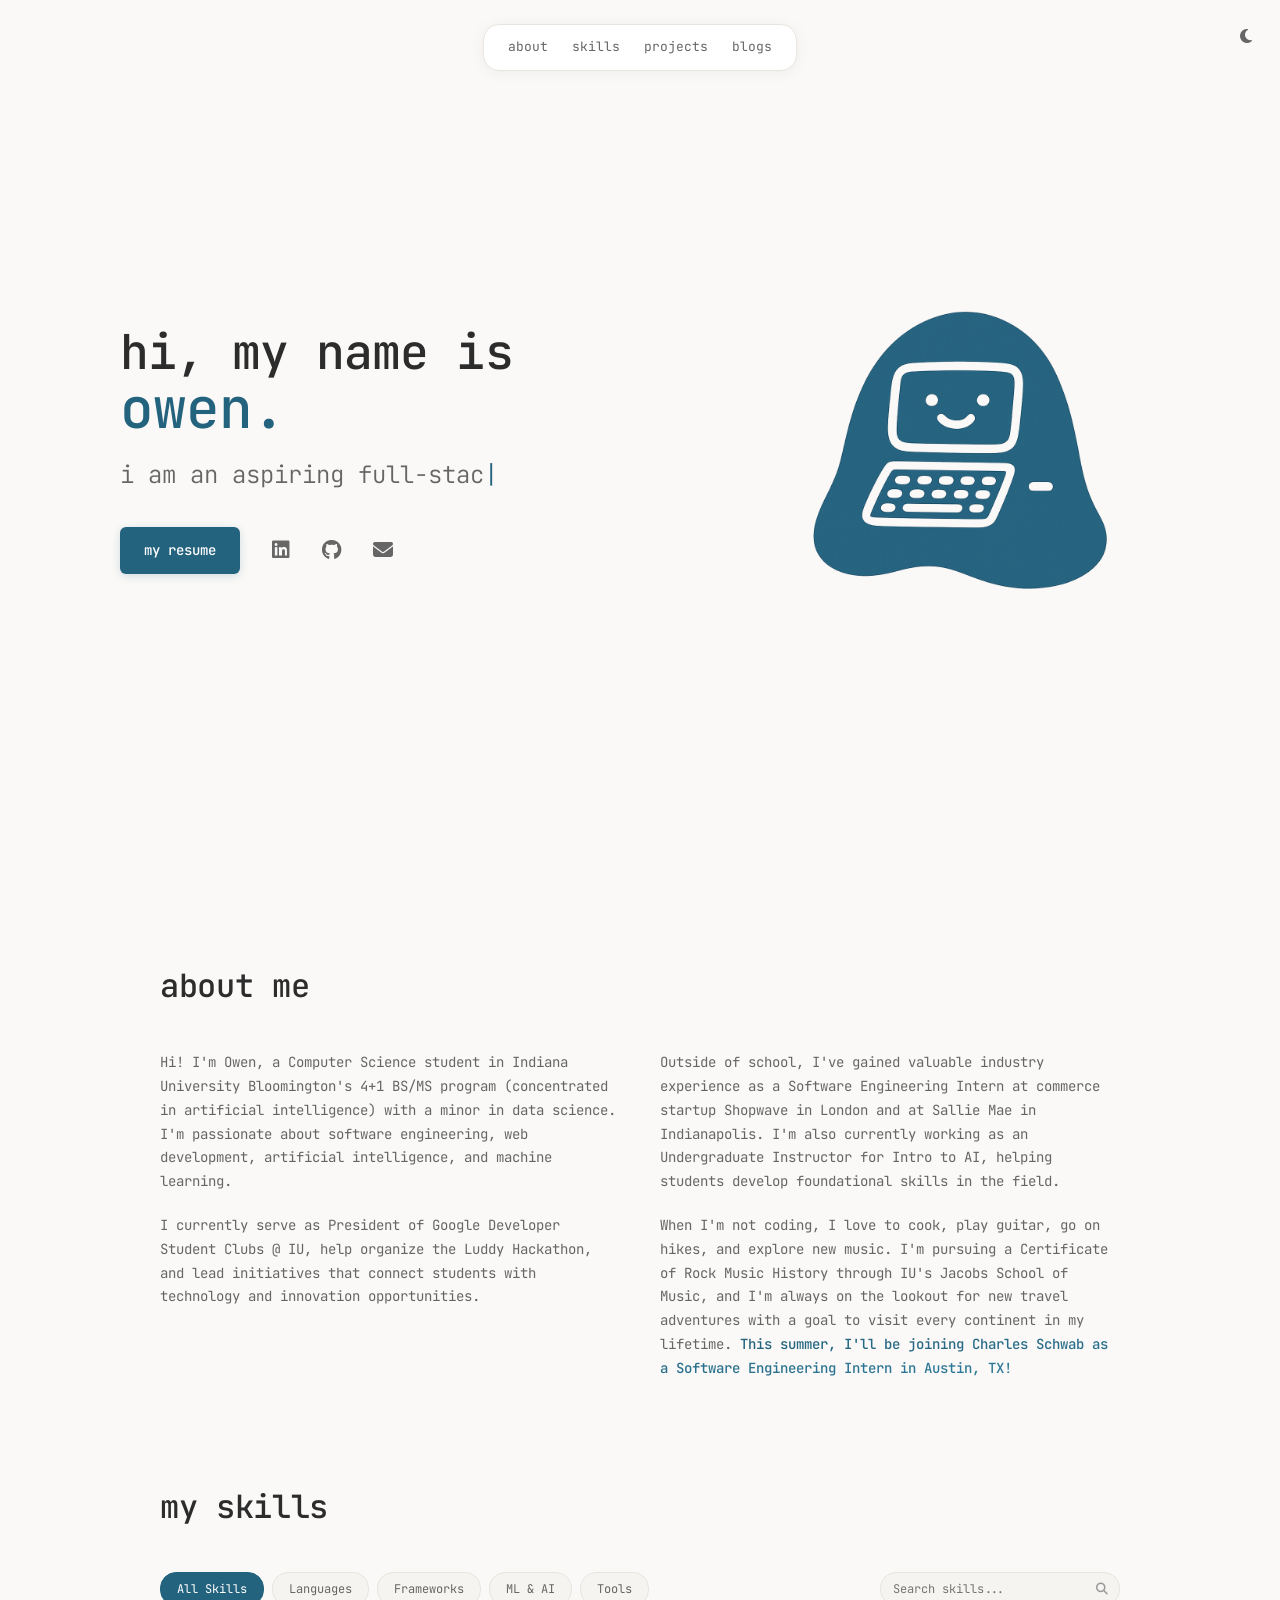
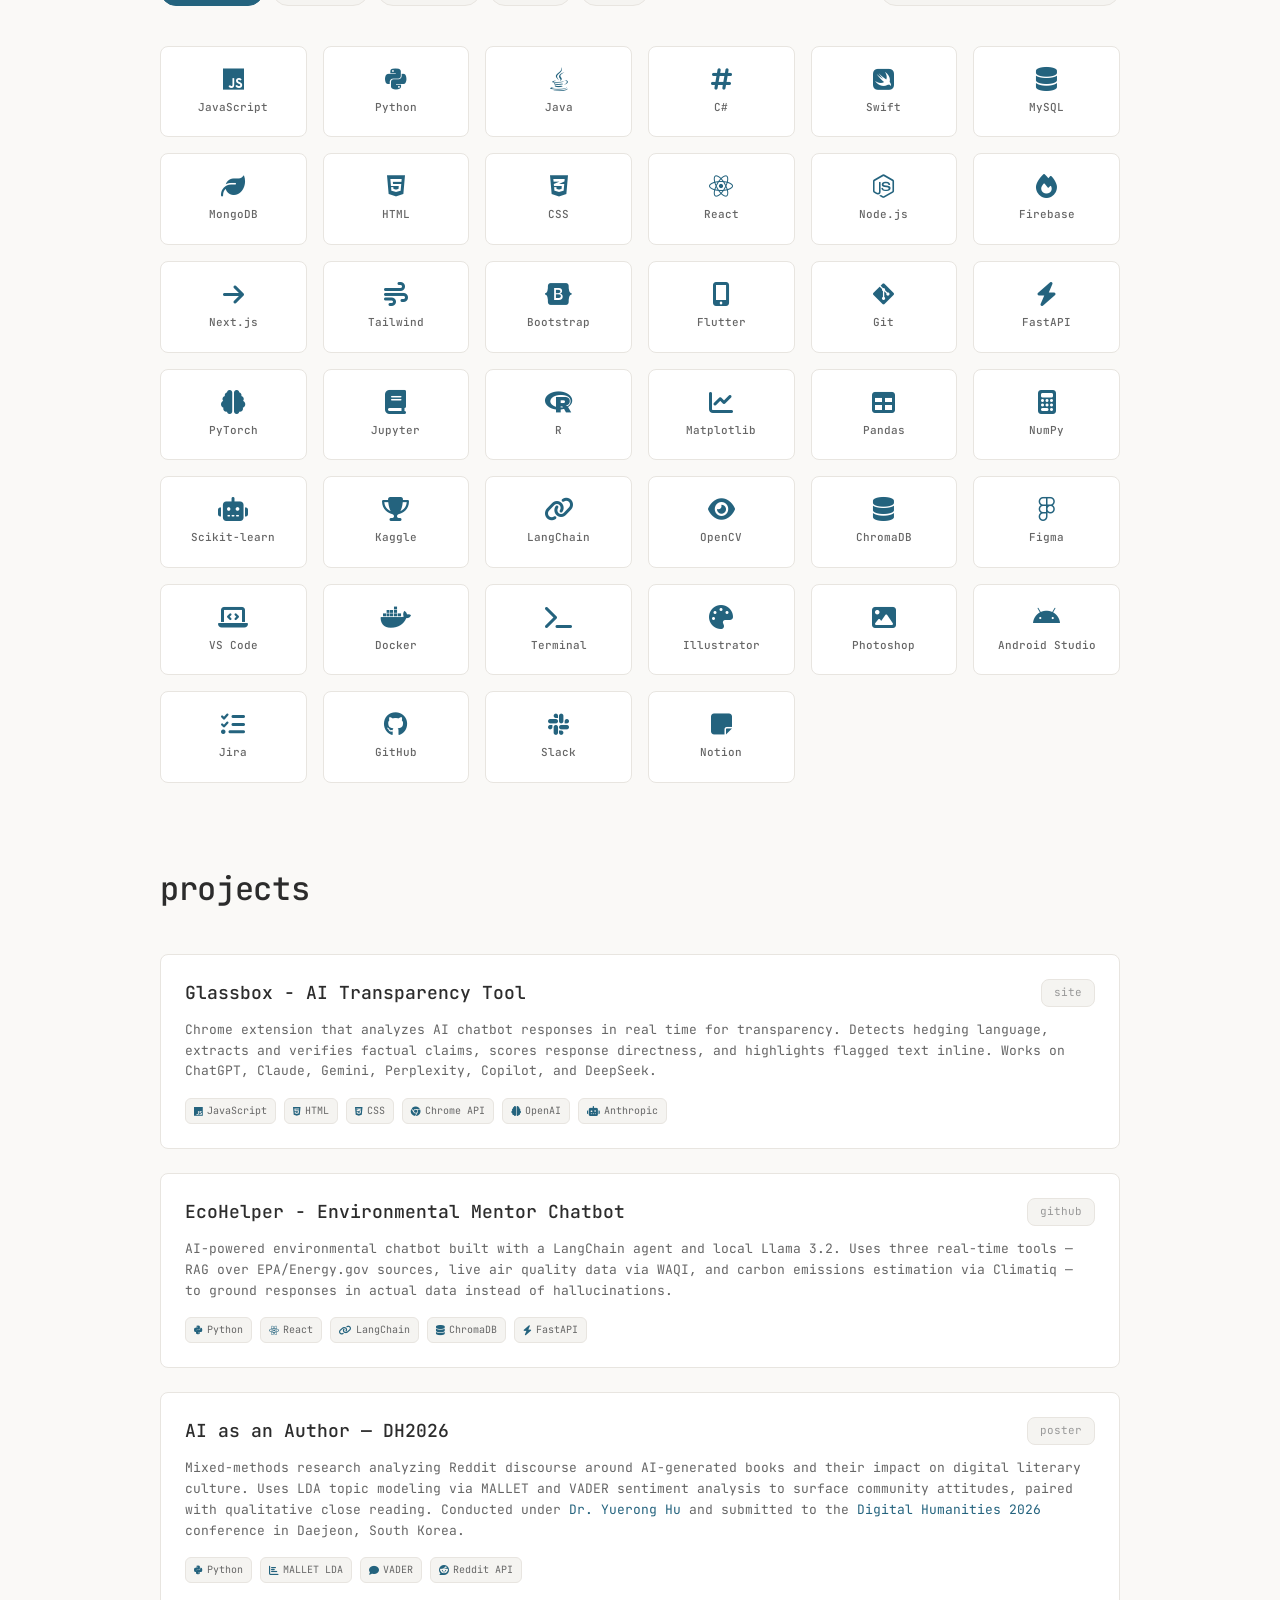
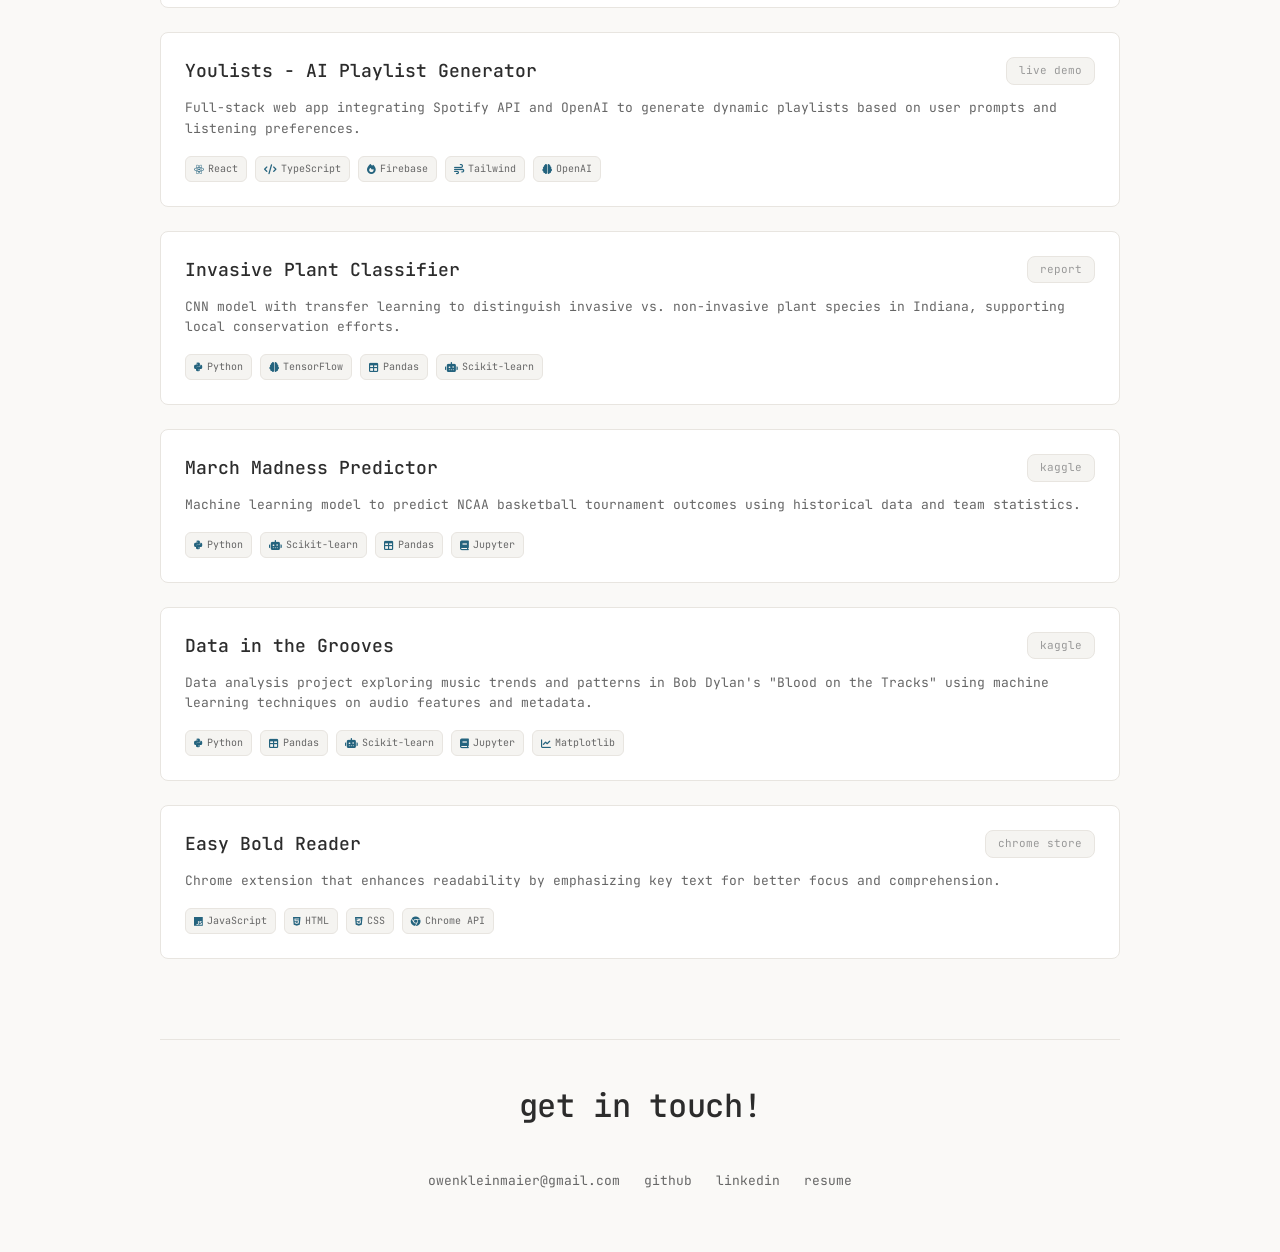
==== commit b38c7a01: "added blogs" ====
--- a/index.html
+++ b/index.html
@@ -783,6 +783,7 @@
         <a href="#about" class="nav-link">about</a>
         <a href="#skills" class="nav-link">skills</a>
         <a href="#projects" class="nav-link">projects</a>
+        <a href="/blogs" class="nav-link">blogs</a>
       </div>
       <button class="nav-theme-toggle" onclick="toggleTheme()">
         <i class="fas fa-moon" id="nav-theme-icon"></i>
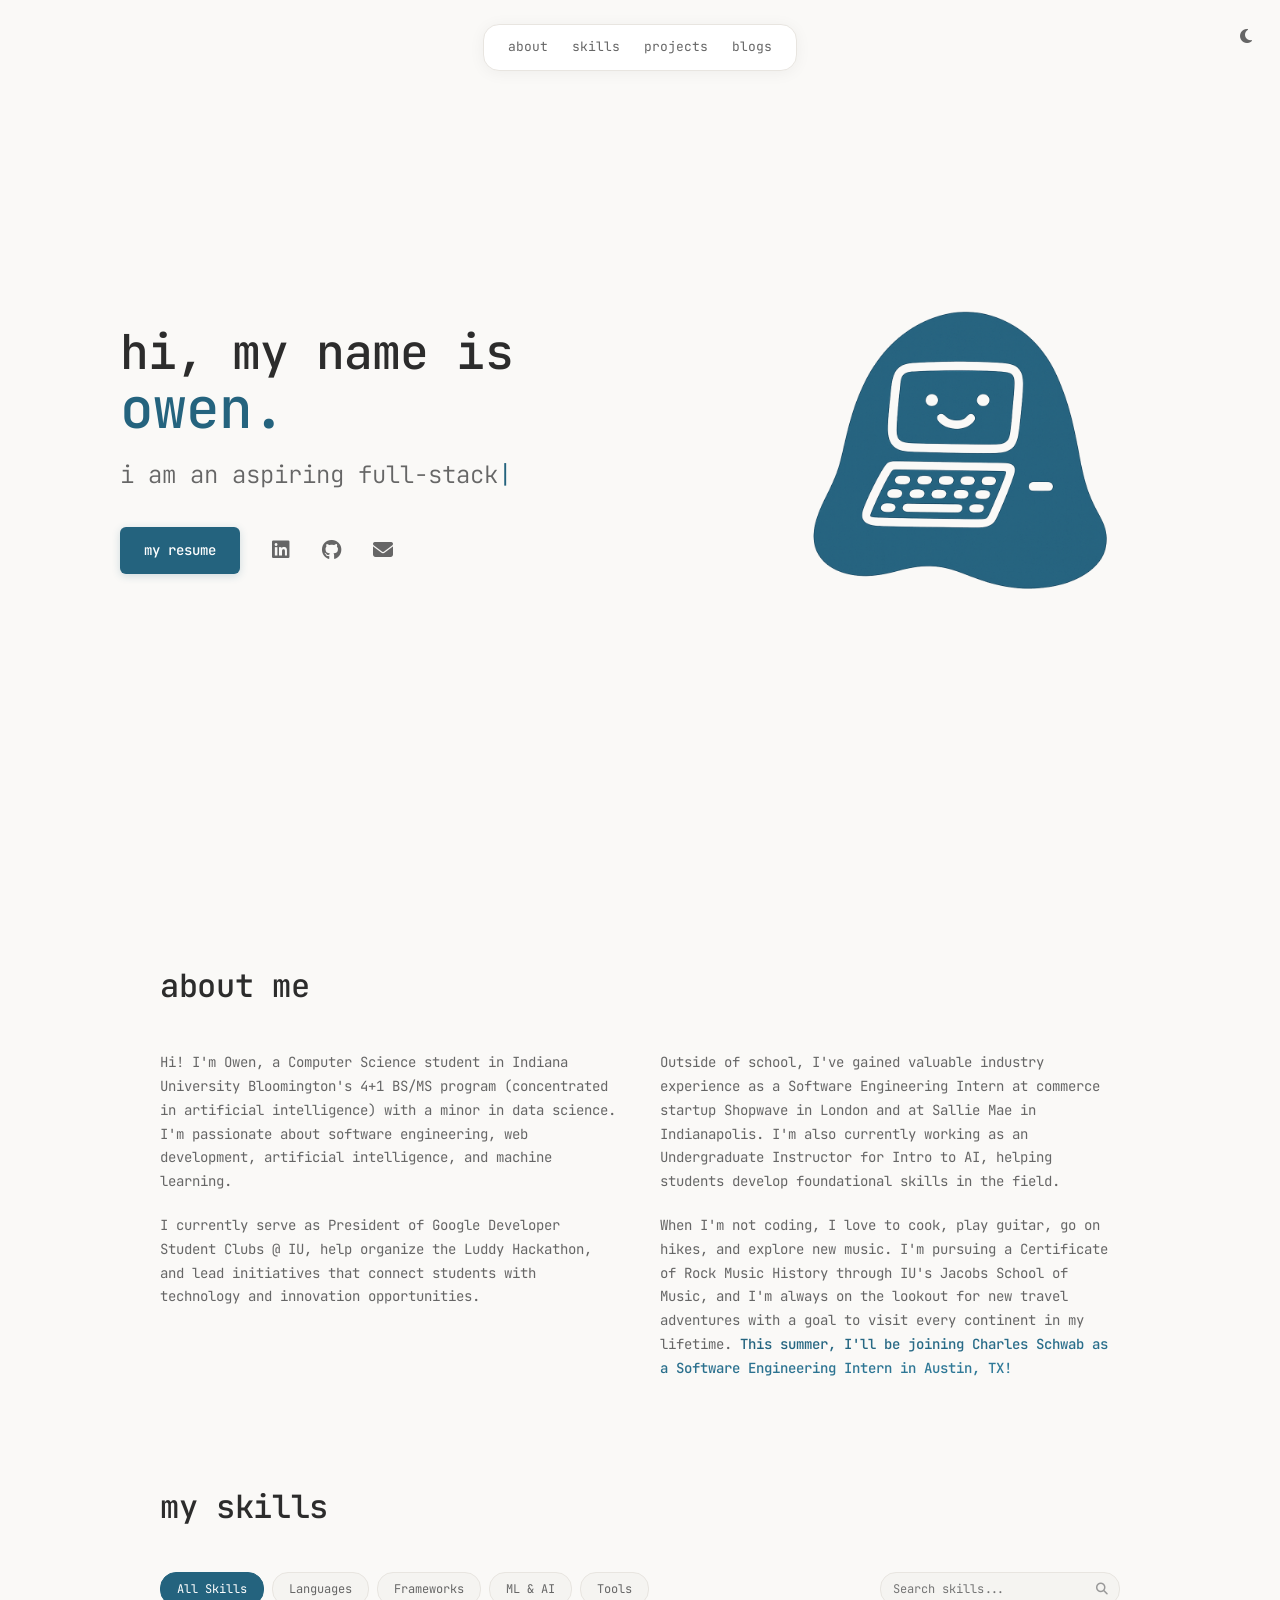
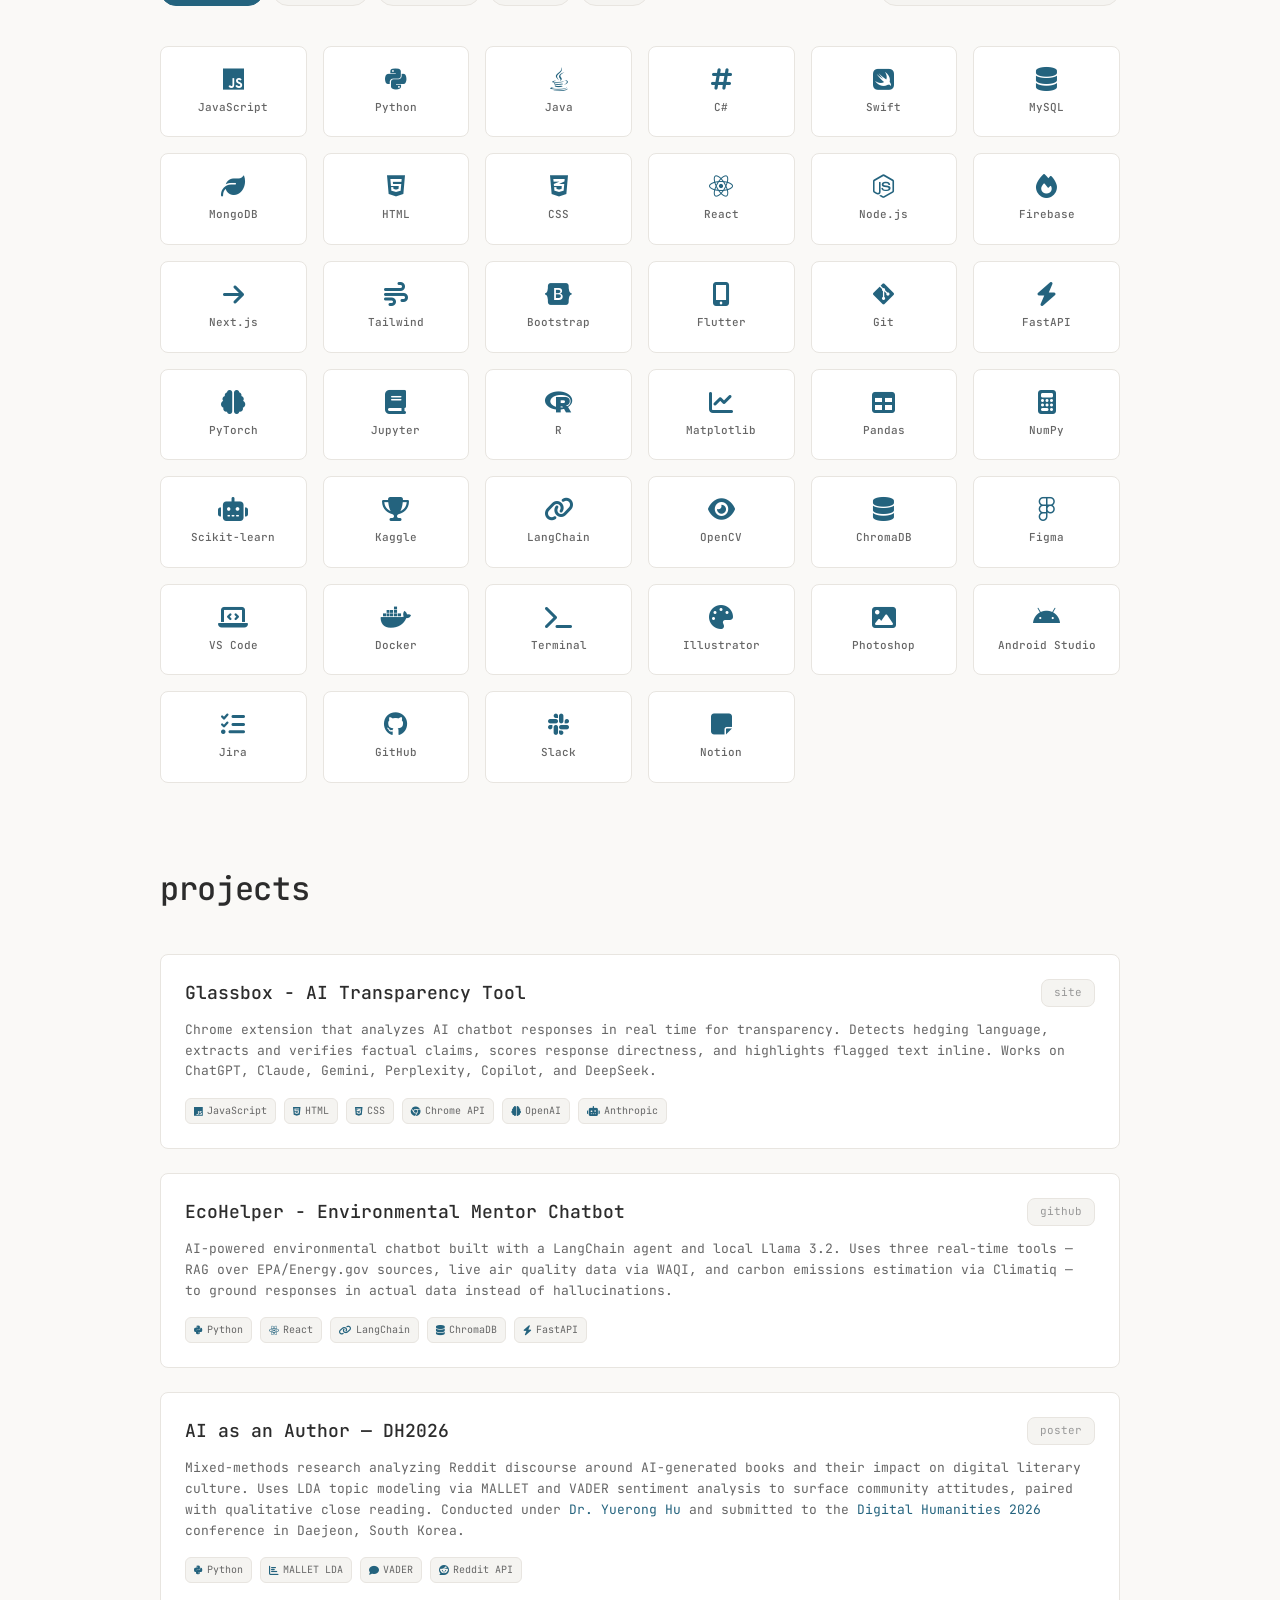
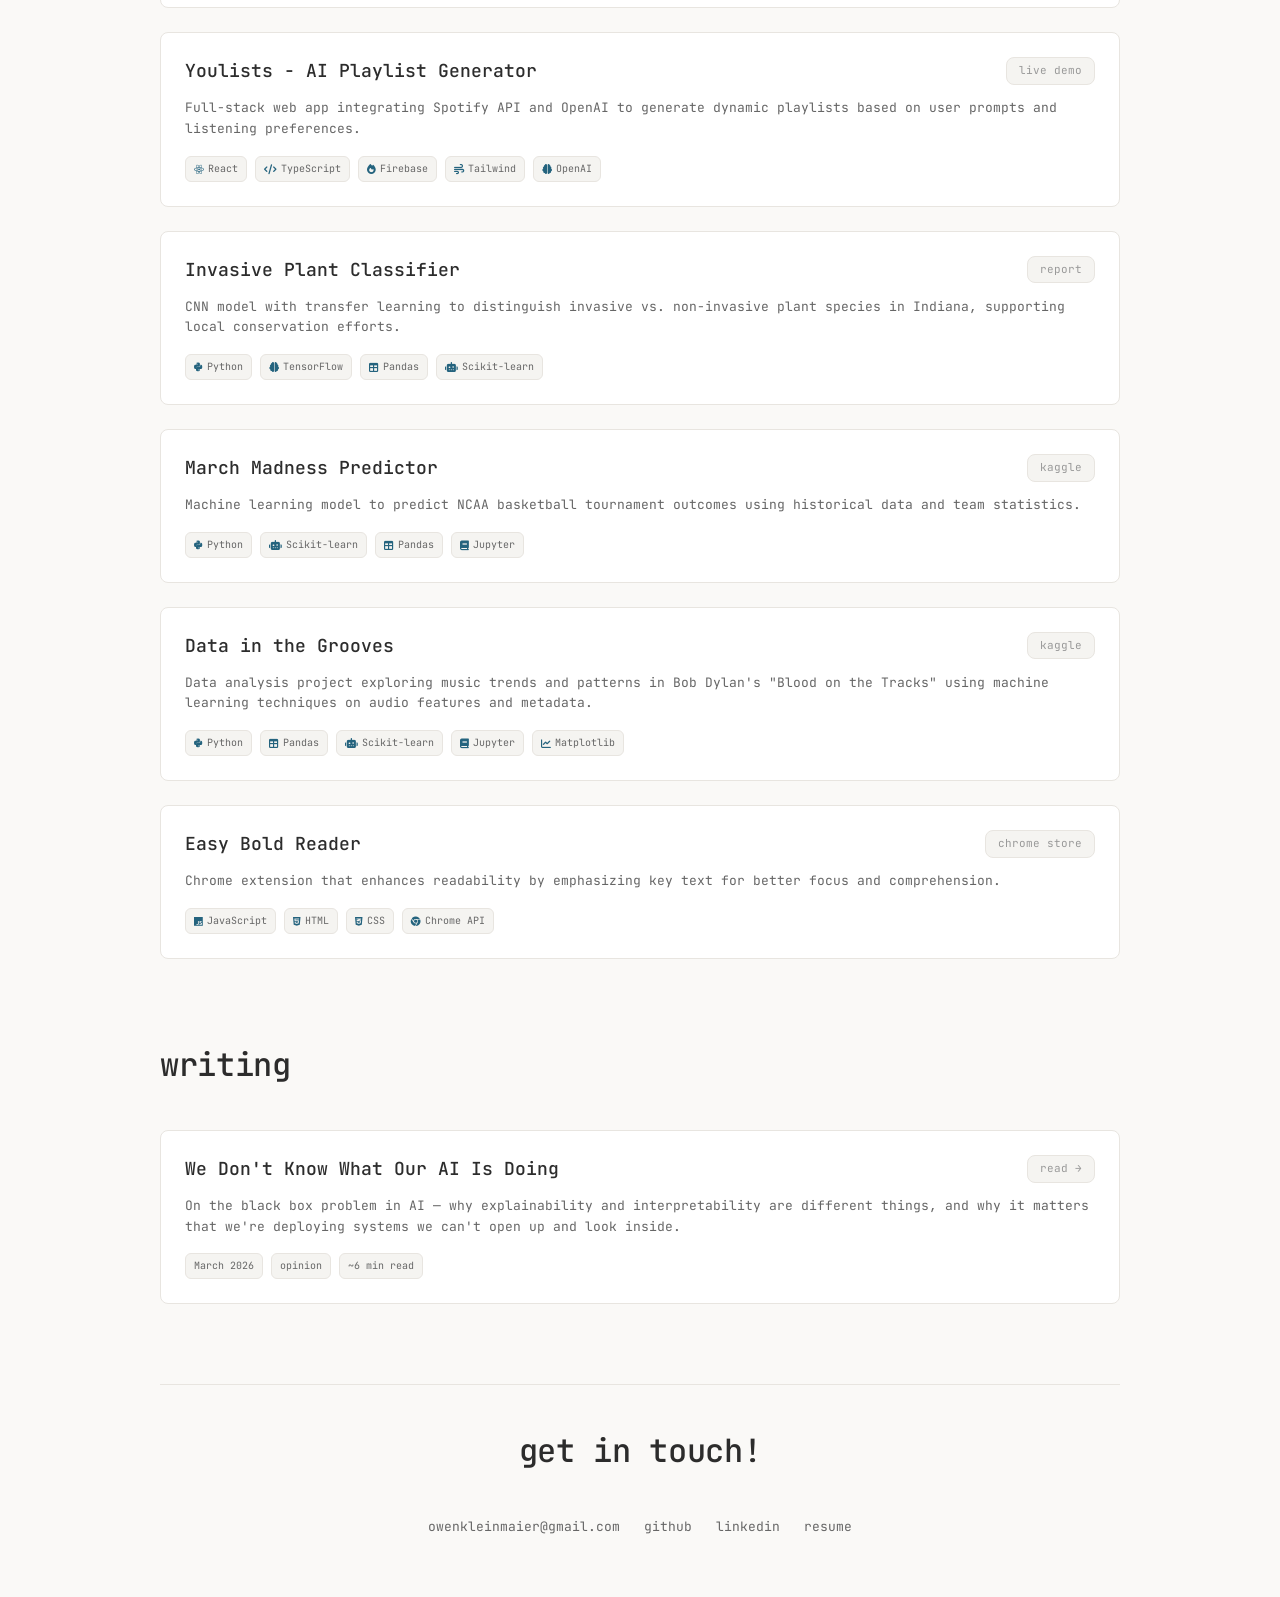
==== commit 05515e75: "added section inline" ====
--- a/index.html
+++ b/index.html
@@ -783,7 +783,7 @@
         <a href="#about" class="nav-link">about</a>
         <a href="#skills" class="nav-link">skills</a>
         <a href="#projects" class="nav-link">projects</a>
-        <a href="/blogs" class="nav-link">blogs</a>
+        <a href="#blogs" class="nav-link">blogs</a>
       </div>
       <button class="nav-theme-toggle" onclick="toggleTheme()">
         <i class="fas fa-moon" id="nav-theme-icon"></i>
@@ -1338,6 +1338,27 @@
               <span class="tech-tag"
                 ><i class="fab fa-chrome"></i> Chrome API</span
               >
+            </div>
+          </div>
+        </div>
+      </section>
+
+      <section class="section" id="blogs">
+        <h2 class="section-title">writing</h2>
+
+        <div class="projects-grid">
+          <div class="project" style="cursor:pointer;" onclick="window.location='/blogs/black-box-ai.html'">
+            <div class="project-header">
+              <h3 class="project-title">We Don't Know What Our AI Is Doing</h3>
+              <a href="/blogs/black-box-ai.html" class="project-link" onclick="event.stopPropagation()">read →</a>
+            </div>
+            <p class="project-description">
+              On the black box problem in AI — why explainability and interpretability are different things, and why it matters that we're deploying systems we can't open up and look inside.
+            </p>
+            <div class="tech-stack">
+              <span class="tech-tag">March 2026</span>
+              <span class="tech-tag">opinion</span>
+              <span class="tech-tag">~6 min read</span>
             </div>
           </div>
         </div>
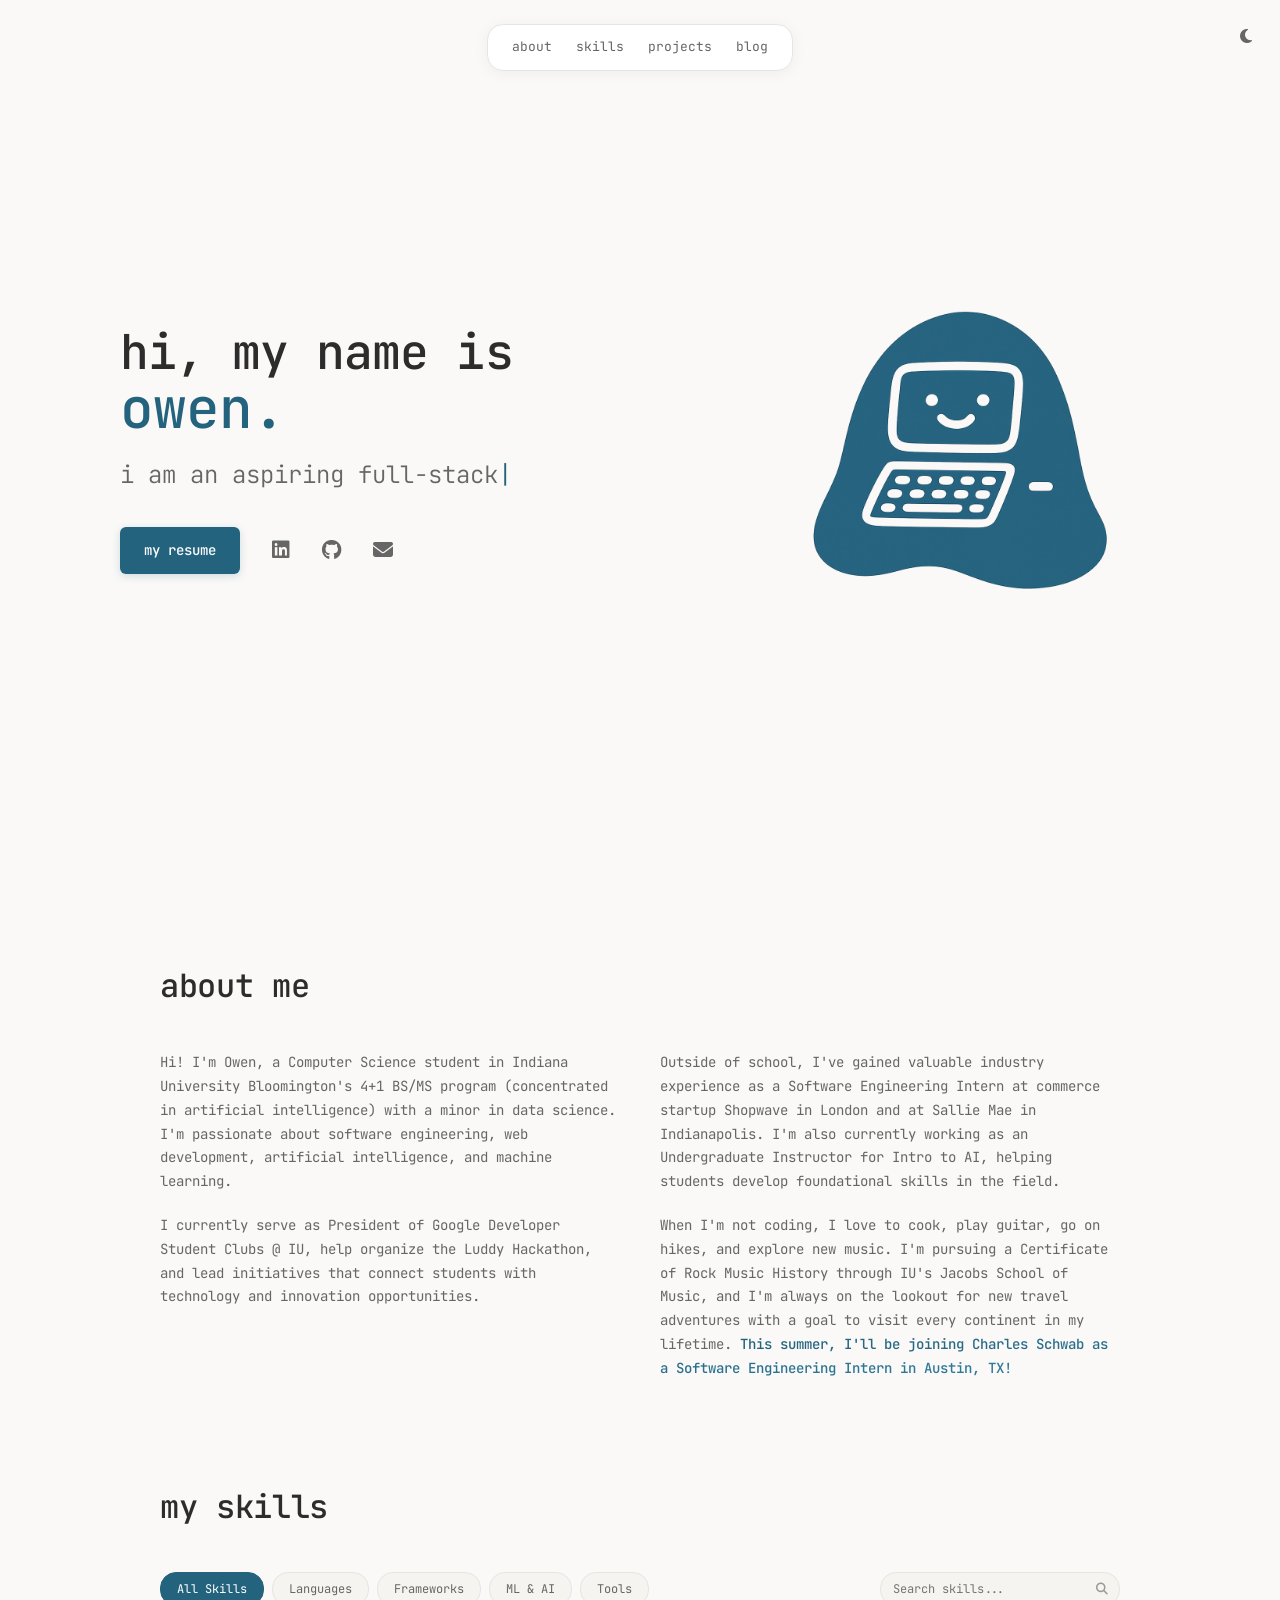
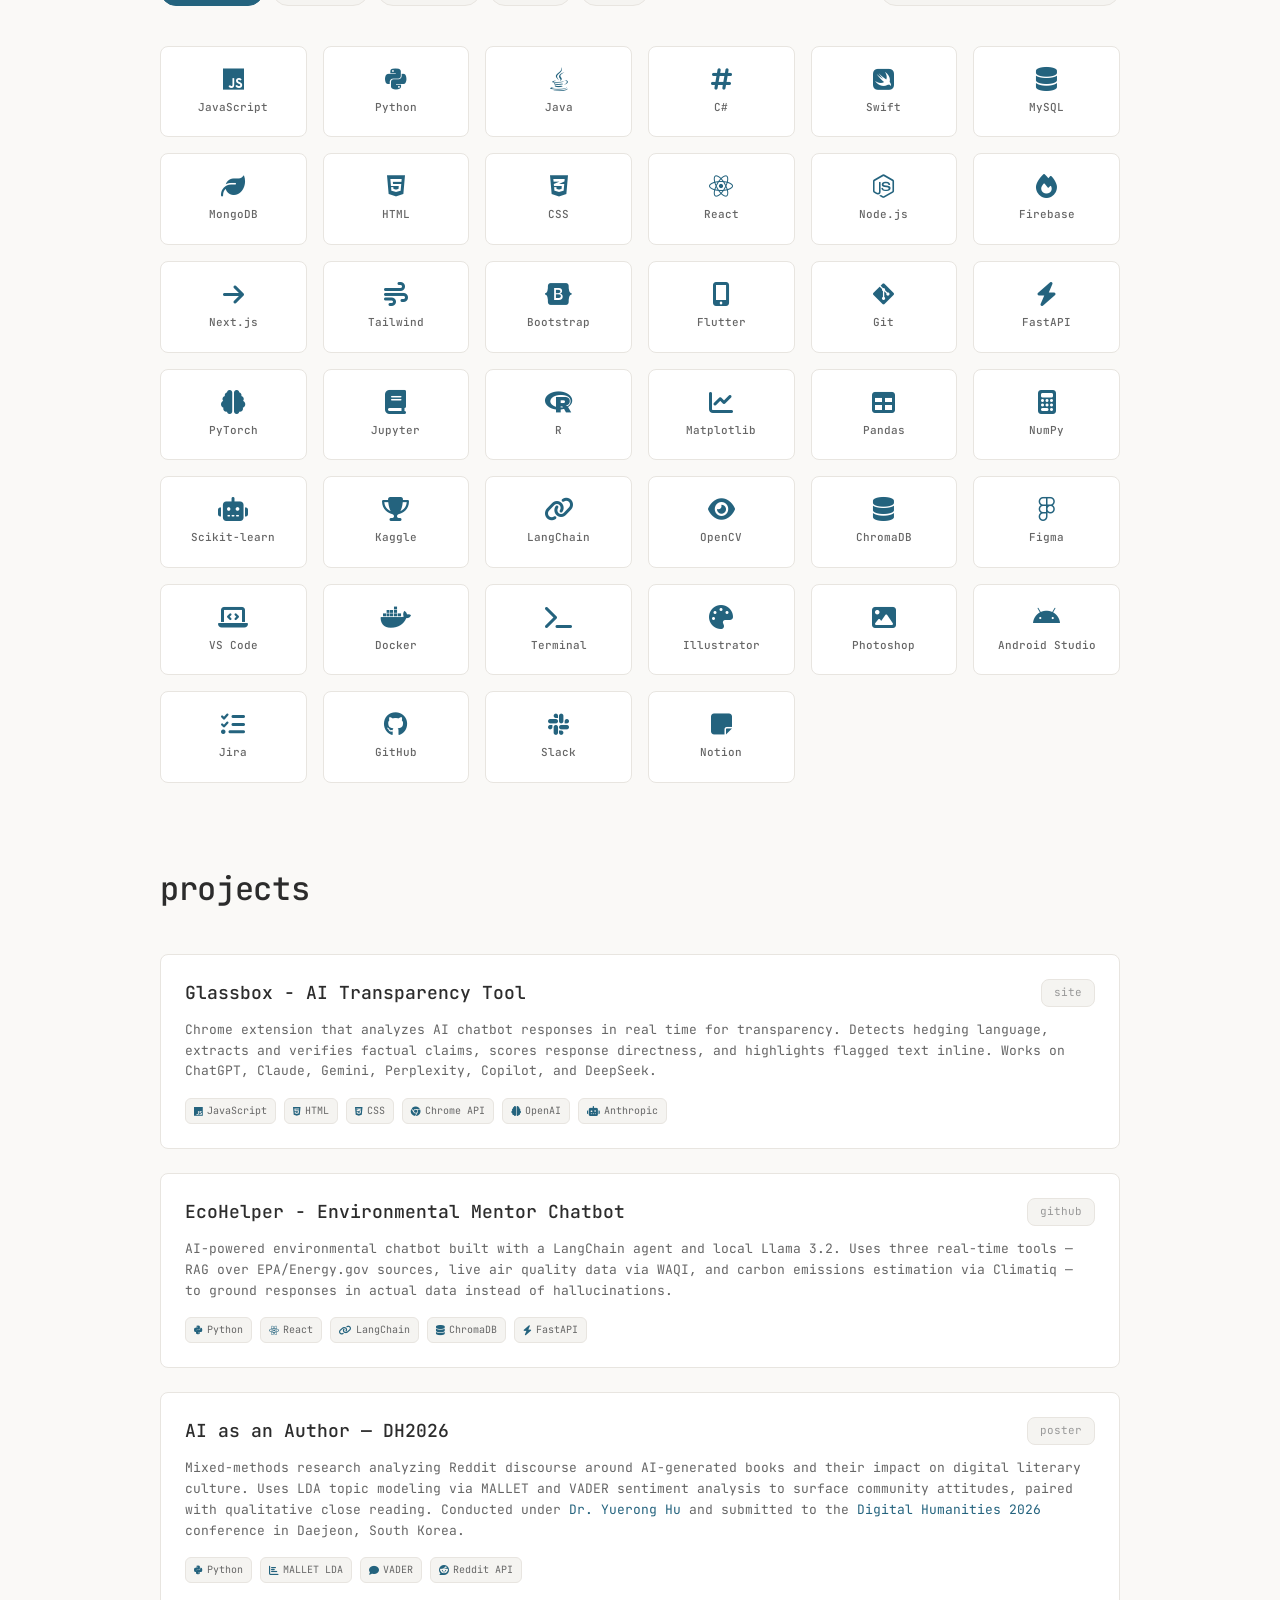
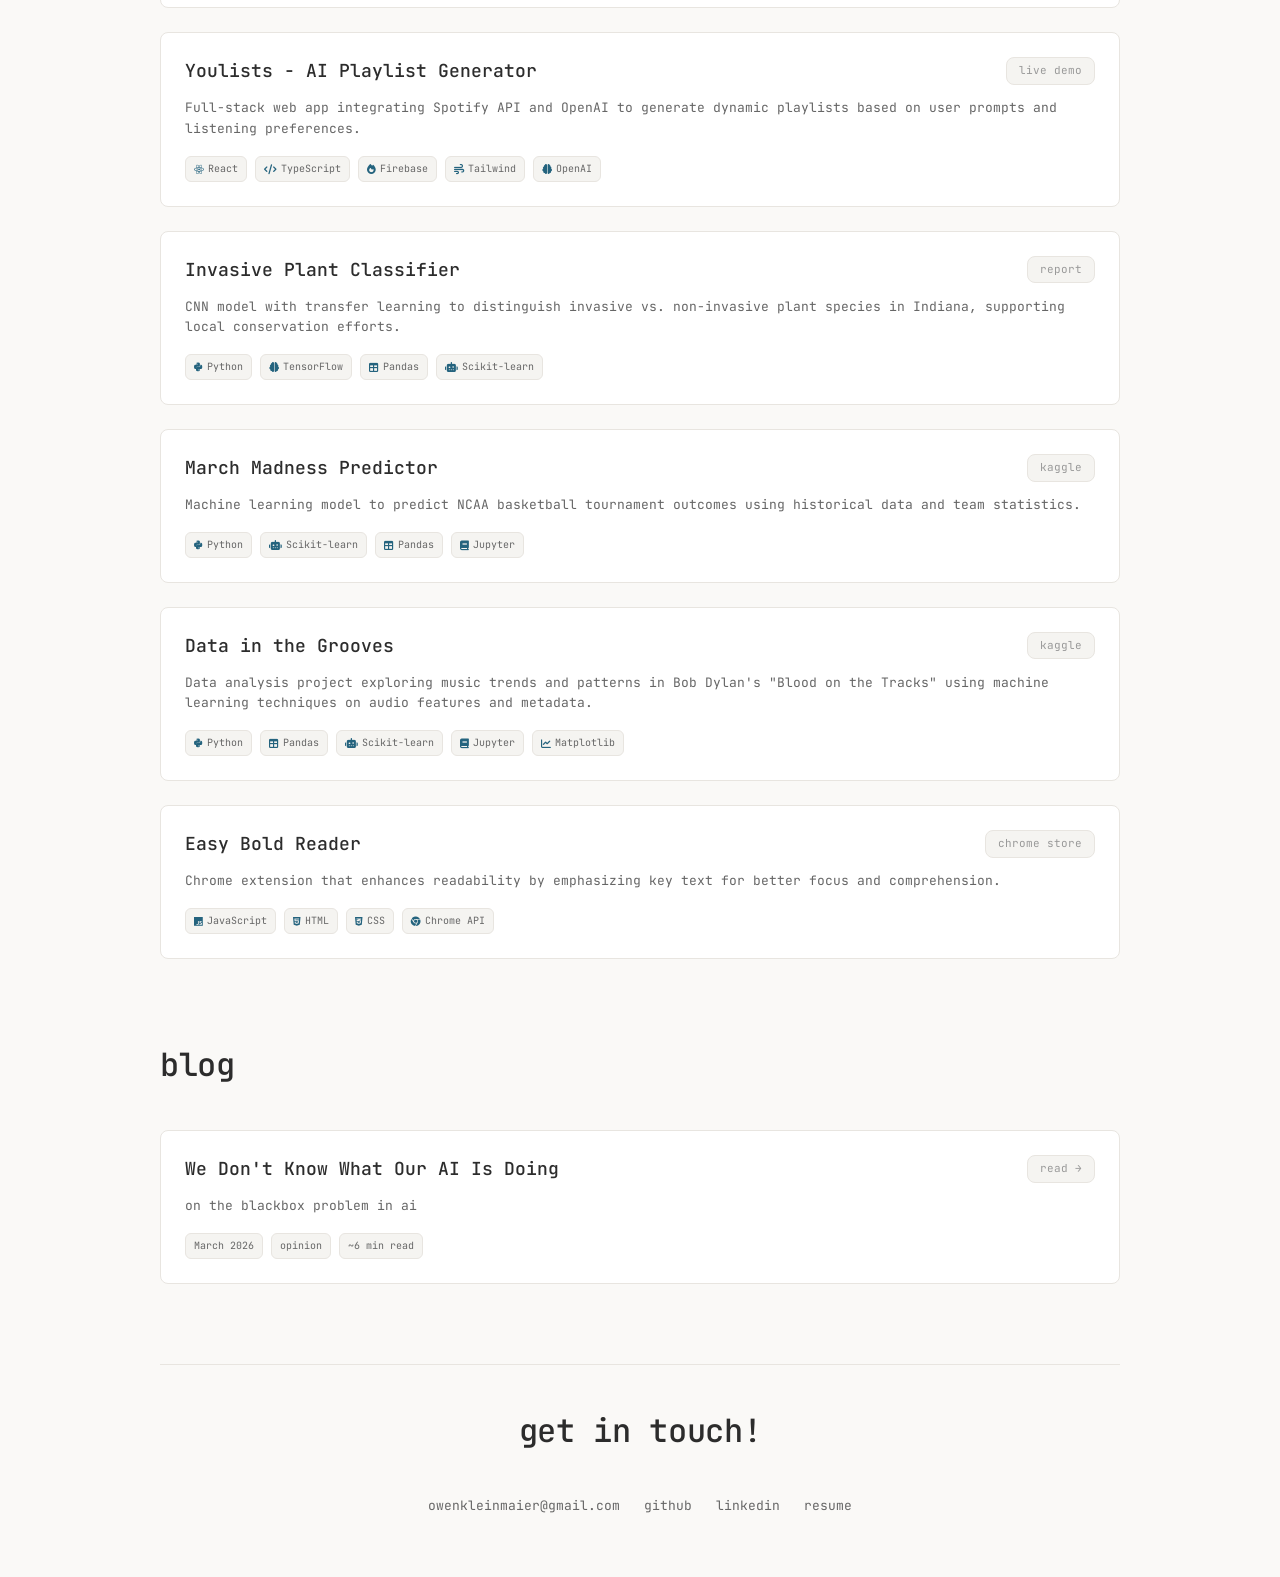
==== commit 680d3e8b: "small fix: blog description" ====
--- a/index.html
+++ b/index.html
@@ -783,7 +783,7 @@
         <a href="#about" class="nav-link">about</a>
         <a href="#skills" class="nav-link">skills</a>
         <a href="#projects" class="nav-link">projects</a>
-        <a href="#blogs" class="nav-link">blogs</a>
+        <a href="#blog" class="nav-link">blog</a>
       </div>
       <button class="nav-theme-toggle" onclick="toggleTheme()">
         <i class="fas fa-moon" id="nav-theme-icon"></i>
@@ -1343,18 +1343,25 @@
         </div>
       </section>
 
-      <section class="section" id="blogs">
-        <h2 class="section-title">writing</h2>
+      <section class="section" id="blog">
+        <h2 class="section-title">blog</h2>
 
         <div class="projects-grid">
-          <div class="project" style="cursor:pointer;" onclick="window.location='/blogs/black-box-ai.html'">
+          <div
+            class="project"
+            style="cursor: pointer"
+            onclick="window.location = '/blogs/black-box-ai.html'"
+          >
             <div class="project-header">
               <h3 class="project-title">We Don't Know What Our AI Is Doing</h3>
-              <a href="/blogs/black-box-ai.html" class="project-link" onclick="event.stopPropagation()">read →</a>
-            </div>
-            <p class="project-description">
-              On the black box problem in AI — why explainability and interpretability are different things, and why it matters that we're deploying systems we can't open up and look inside.
-            </p>
+              <a
+                href="/blogs/black-box-ai.html"
+                class="project-link"
+                onclick="event.stopPropagation()"
+                >read →</a
+              >
+            </div>
+            <p class="project-description">on the blackbox problem in ai</p>
             <div class="tech-stack">
               <span class="tech-tag">March 2026</span>
               <span class="tech-tag">opinion</span>
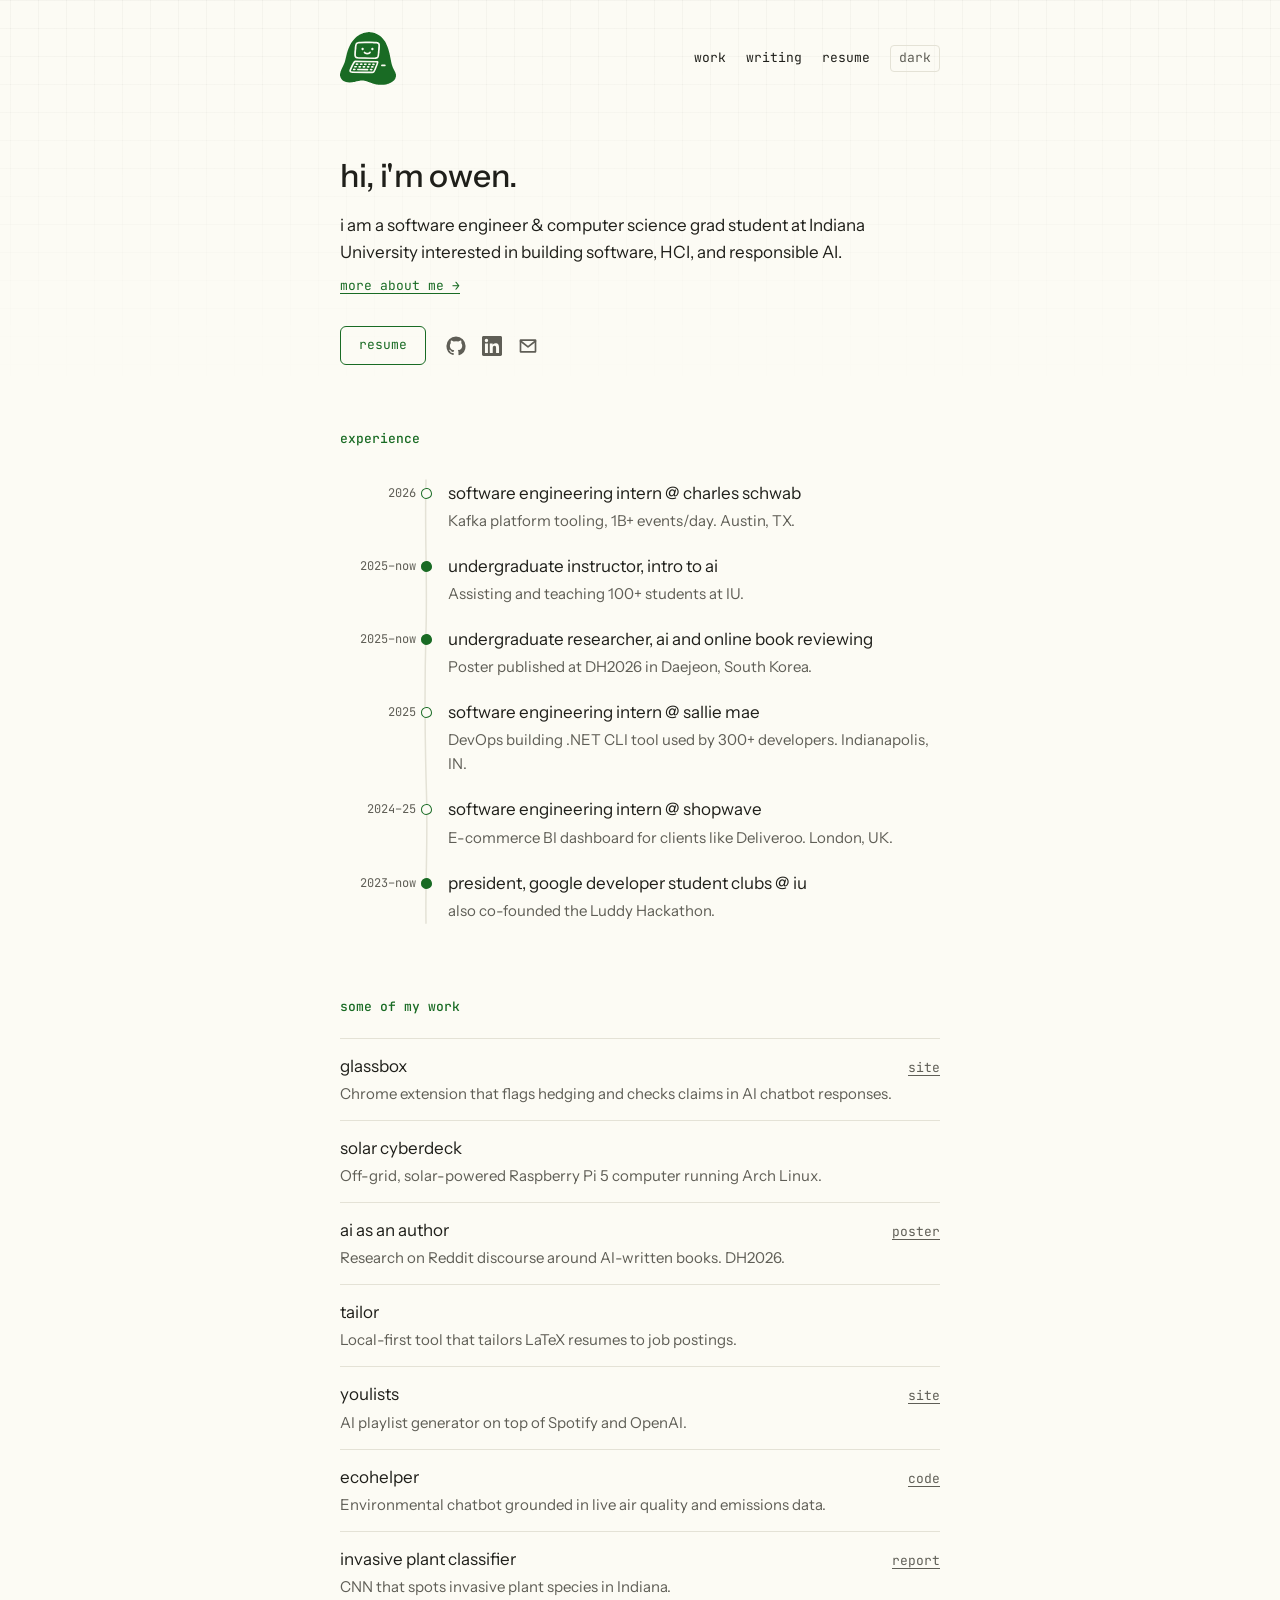
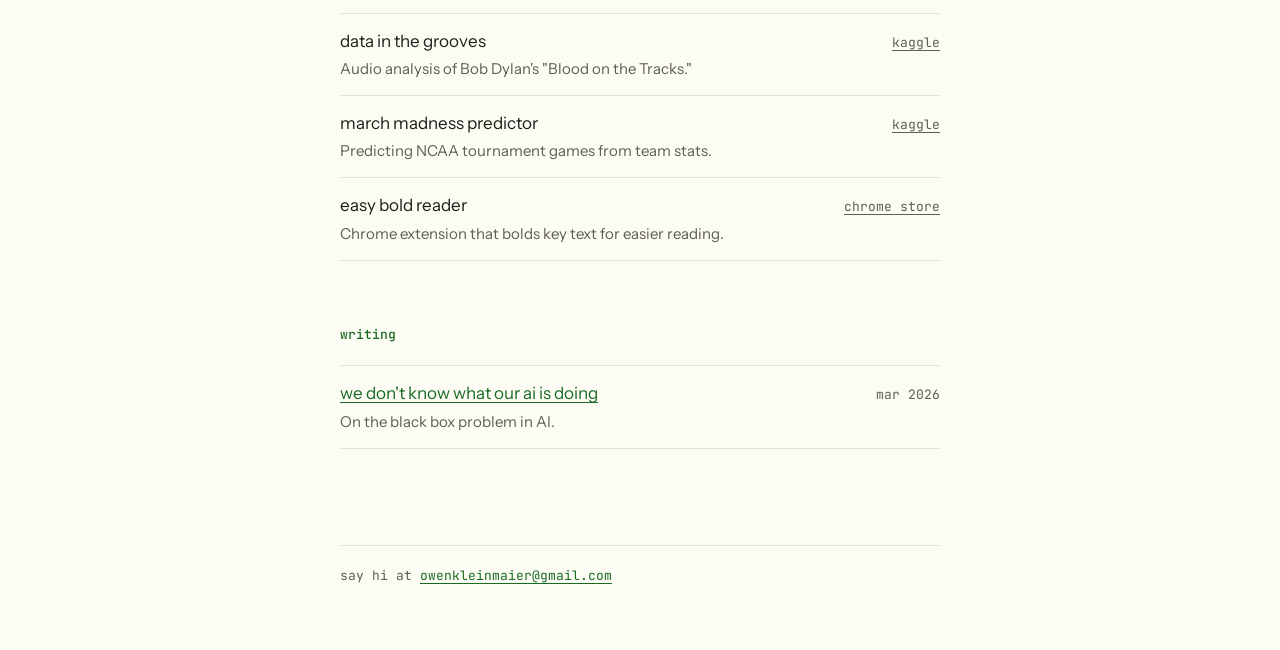
==== commit 19896e6f: "UI Overhaul! Changed theme, moved logo into corner, changed font, simplified page layout, added abou" ====
--- a/index.html
+++ b/index.html
@@ -5,15 +5,10 @@
     <meta name="viewport" content="width=device-width, initial-scale=1.0" />
     <meta
       name="description"
-      content="Owen Kleinmaier - CS + AI student at Indiana University Bloomington"
-    />
-    <meta
-      name="keywords"
-      content="Owen Kleinmaier, Computer Science, AI, Machine Learning, Full Stack Developer, Indiana University, Software Engineer"
+      content="Owen Kleinmaier - MS Computer Science (AI) student at Indiana University Bloomington"
     />
     <meta name="author" content="Owen Kleinmaier" />
 
-    <!-- Open Graph / Facebook -->
     <meta property="og:type" content="website" />
     <meta property="og:url" content="https://owenkleinmaier.com" />
     <meta property="og:title" content="owen kleinmaier" />
@@ -23,12 +18,9 @@
     />
     <meta
       property="og:image"
-      content="https://owenkleinmaier.com/hero-illustration.png"
-    />
-
-    <!-- Twitter -->
+      content="https://owenkleinmaier.com/og-image.png"
+    />
     <meta property="twitter:card" content="summary_large_image" />
-    <meta property="twitter:url" content="https://owenkleinmaier.com" />
     <meta property="twitter:title" content="owen kleinmaier" />
     <meta
       property="twitter:description"
@@ -36,1485 +28,363 @@
     />
     <meta
       property="twitter:image"
-      content="https://owenkleinmaier.com/hero-illustration.png"
-    />
-
-    <!-- Favicon -->
-    <link rel="icon" type="image/x-icon" href="/favicon.ico" />
-    <link rel="apple-touch-icon" sizes="180x180" href="/apple-touch-icon.png" />
-    <link rel="icon" type="image/png" sizes="32x32" href="/favicon-32x32.png" />
-    <link rel="icon" type="image/png" sizes="16x16" href="/favicon-16x16.png" />
+      content="https://owenkleinmaier.com/og-image.png"
+    />
+
+    <link rel="icon" type="image/x-icon" href="favicon.ico" />
+    <link rel="apple-touch-icon" sizes="180x180" href="apple-touch-icon.png" />
+    <link rel="icon" type="image/png" sizes="32x32" href="favicon-32x32.png" />
+    <link rel="icon" type="image/png" sizes="16x16" href="favicon-16x16.png" />
 
     <title>owen kleinmaier</title>
-    <link
-      href="https://fonts.googleapis.com/css2?family=JetBrains+Mono:wght@300;400;500;600&display=swap"
-      rel="stylesheet"
-    />
-    <link
-      rel="stylesheet"
-      href="https://cdnjs.cloudflare.com/ajax/libs/font-awesome/6.5.1/css/all.min.css"
-    />
-    <style>
-      :root {
-        --bg-primary: #faf9f7;
-        --bg-secondary: #f5f4f1;
-        --bg-tertiary: #ffffff;
-        --text-primary: #2c2c2c;
-        --text-secondary: #666666;
-        --text-muted: #999999;
-        --accent-primary: #24637e;
-        --accent-secondary: #2f7a99;
-        --border-light: #e8e5e0;
-        --shadow-light: rgba(0, 0, 0, 0.05);
-        --shadow-medium: rgba(0, 0, 0, 0.1);
-      }
-
-      .dark-theme {
-        --bg-primary: #1a1a1a;
-        --bg-secondary: #242424;
-        --bg-tertiary: #2a2a2a;
-        --text-primary: #ffffff;
-        --text-secondary: #cccccc;
-        --text-muted: #888888;
-        --accent-primary: #24637e;
-        --accent-secondary: #2f7a99;
-        --border-light: #404040;
-        --shadow-light: rgba(0, 0, 0, 0.2);
-        --shadow-medium: rgba(0, 0, 0, 0.3);
-      }
-
-      * {
-        margin: 0;
-        padding: 0;
-        box-sizing: border-box;
-      }
-
-      body {
-        font-family: "JetBrains Mono", monospace;
-        background-color: var(--bg-primary);
-        color: var(--text-primary);
-        line-height: 1.6;
-        font-size: 14px;
-        font-weight: 400;
-        transition:
-          background-color 0.3s ease,
-          color 0.3s ease;
-      }
-
-      .theme-toggle {
-        position: fixed;
-        top: 24px;
-        right: 24px;
-        z-index: 100;
-        background: none;
-        border: none;
-        color: var(--text-secondary);
-        font-size: 16px;
-        padding: 4px;
-        cursor: pointer;
-        transition: color 0.2s ease;
-      }
-
-      .theme-toggle:hover {
-        color: var(--accent-primary);
-      }
-
-      .nav {
-        position: fixed;
-        top: 24px;
-        left: 50%;
-        transform: translateX(-50%);
-        z-index: 100;
-        display: flex;
-        align-items: center;
-        background: var(--bg-tertiary);
-        padding: 12px 24px;
-        border-radius: 16px;
-        border: 1px solid var(--border-light);
-        box-shadow: 0 2px 16px var(--shadow-light);
-        backdrop-filter: blur(10px);
-      }
-
-      .nav-links {
-        display: flex;
-        gap: 24px;
-      }
-
-      .nav-theme-toggle {
-        display: none;
-        background: none;
-        border: none;
-        color: var(--text-secondary);
-        font-size: 16px;
-        padding: 4px;
-        cursor: pointer;
-        transition: color 0.2s ease;
-      }
-
-      .nav-theme-toggle:hover {
-        color: var(--accent-primary);
-      }
-
-      .nav-link {
-        color: var(--text-secondary);
-        text-decoration: none;
-        font-size: 13px;
-        font-weight: 400;
-        transition: color 0.2s ease;
-      }
-
-      .nav-link:hover {
-        color: var(--accent-primary);
-      }
-
-      .hero {
-        height: 100vh;
-        display: flex;
-        align-items: center;
-        justify-content: center;
-        padding: 0 120px;
-        gap: 40px;
-      }
-
-      .hero-content {
-        flex: 1;
-        max-width: 600px;
-      }
-
-      .hero-title {
-        font-size: 48px;
-        font-weight: 500;
-        color: var(--text-primary);
-        margin-bottom: 16px;
-        letter-spacing: -0.02em;
-        line-height: 1.1;
-      }
-
-      .hero-name {
-        color: var(--accent-primary);
-        font-size: 56px;
-        cursor: pointer;
-        transition: all 0.2s ease;
-      }
-
-      .hero-name:hover {
-        opacity: 0.8;
-      }
-
-      .hero-subtitle {
-        font-size: 24px;
-        color: var(--text-secondary);
-        margin-bottom: 32px;
-        font-weight: 300;
-        min-height: 32px;
-      }
-
-      .cursor {
-        animation: blink 1s infinite;
-        color: var(--accent-primary);
-      }
-
-      @keyframes blink {
-        0%,
-        50% {
-          opacity: 1;
-        }
-        51%,
-        100% {
-          opacity: 0;
-        }
-      }
-
-      .hero-actions {
-        display: flex;
-        align-items: center;
-        gap: 24px;
-      }
-
-      .resume-btn {
-        padding: 12px 24px;
-        background: var(--accent-primary);
-        color: white;
-        text-decoration: none;
-        border-radius: 6px;
-        font-weight: 500;
-        transition: all 0.2s ease;
-        box-shadow: 0 2px 8px rgba(36, 99, 126, 0.2);
-      }
-
-      .resume-btn:hover {
-        background: var(--accent-secondary);
-        transform: translateY(-1px);
-        box-shadow: 0 4px 12px rgba(36, 99, 126, 0.3);
-      }
-
-      .social-links {
-        display: flex;
-        gap: 16px;
-      }
-
-      .social-links a {
-        color: var(--text-secondary);
-        font-size: 20px;
-        transition: all 0.2s ease;
-        padding: 8px;
-      }
-
-      .social-links a:hover {
-        color: var(--accent-primary);
-        transform: translateY(-2px);
-      }
-
-      .hero-illustration {
-        flex: 0 0 400px;
-        height: 400px;
-        position: relative;
-        background: url("./hero-illustration.png") center/contain no-repeat;
-      }
-
-      .container {
-        max-width: 1200px;
-        margin: 0 auto;
-        padding: 60px 120px;
-      }
-
-      .section {
-        margin-bottom: 80px;
-      }
-
-      .section-title {
-        font-size: 32px;
-        font-weight: 500;
-        color: var(--text-primary);
-        margin-bottom: 40px;
-        letter-spacing: -0.01em;
-      }
-
-      .about-content {
-        display: grid;
-        grid-template-columns: 1fr 1fr;
-        gap: 40px;
-      }
-
-      .about-text p {
-        margin-bottom: 20px;
-        color: var(--text-secondary);
-        line-height: 1.7;
-      }
-
-      .highlight {
-        background: linear-gradient(
-          120deg,
-          var(--accent-primary),
-          var(--accent-secondary)
-        );
-        -webkit-background-clip: text;
-        background-clip: text;
-        color: transparent;
-        font-weight: 500;
-      }
-
-      .skills-controls {
-        display: flex;
-        justify-content: space-between;
-        align-items: center;
-        gap: 24px;
-        flex-wrap: wrap;
-        margin-bottom: 40px;
-      }
-
-      .skills-filters {
-        display: flex;
-        gap: 8px;
-        flex-wrap: wrap;
-      }
-
-      .filter-btn {
-        padding: 8px 16px;
-        background: var(--bg-secondary);
-        border: 1px solid var(--border-light);
-        border-radius: 16px;
-        color: var(--text-secondary);
-        font-size: 12px;
-        font-family: "JetBrains Mono", monospace;
-        cursor: pointer;
-        transition: all 0.2s ease;
-      }
-
-      .filter-btn.active,
-      .filter-btn:hover {
-        background: var(--accent-primary);
-        color: white;
-        border-color: var(--accent-primary);
-      }
-
-      .skills-search {
-        position: relative;
-        width: 240px;
-      }
-
-      .skills-search input {
-        width: 100%;
-        padding: 8px 36px 8px 12px;
-        background: var(--bg-secondary);
-        border: 1px solid var(--border-light);
-        border-radius: 16px;
-        color: var(--text-primary);
-        font-size: 12px;
-        font-family: "JetBrains Mono", monospace;
-        outline: none;
-        transition: all 0.2s ease;
-      }
-
-      .skills-search input:focus {
-        border-color: var(--accent-primary);
-        box-shadow: 0 0 0 3px rgba(36, 99, 126, 0.1);
-      }
-
-      .skills-search i {
-        position: absolute;
-        right: 12px;
-        top: 50%;
-        transform: translateY(-50%);
-        color: var(--text-muted);
-        font-size: 12px;
-      }
-
-      .skills-grid {
-        display: grid;
-        grid-template-columns: repeat(auto-fill, minmax(140px, 1fr));
-        gap: 16px;
-      }
-
-      .skill-item {
-        display: flex;
-        flex-direction: column;
-        align-items: center;
-        gap: 8px;
-        padding: 20px 12px;
-        background: var(--bg-tertiary);
-        border: 1px solid var(--border-light);
-        border-radius: 8px;
-        transition: all 0.2s ease;
-        cursor: default;
-      }
-
-      .skill-item:hover {
-        transform: translateY(-2px);
-        box-shadow: 0 4px 12px var(--shadow-medium);
-        border-color: var(--accent-primary);
-      }
-
-      .skill-icon {
-        font-size: 24px;
-        color: var(--accent-primary);
-      }
-
-      .skill-item span {
-        font-size: 11px;
-        color: var(--text-secondary);
-        font-weight: 500;
-        text-align: center;
-      }
-
-      .projects-grid {
-        display: grid;
-        gap: 24px;
-      }
-
-      .project {
-        padding: 24px;
-        background: var(--bg-tertiary);
-        border: 1px solid var(--border-light);
-        border-radius: 8px;
-        transition: all 0.2s ease;
-      }
-
-      .project:hover {
-        transform: translateY(-2px);
-        box-shadow: 0 8px 24px var(--shadow-medium);
-        border-color: var(--accent-primary);
-      }
-
-      .project-header {
-        display: flex;
-        justify-content: space-between;
-        align-items: flex-start;
-        margin-bottom: 12px;
-        gap: 16px;
-      }
-
-      .project-title {
-        font-size: 18px;
-        font-weight: 500;
-        color: var(--text-primary);
-        margin: 0;
-      }
-
-      .project-link {
-        font-size: 11px;
-        color: var(--text-muted);
-        text-decoration: none;
-        border: 1px solid var(--border-light);
-        padding: 4px 12px;
-        border-radius: 8px;
-        transition: all 0.2s ease;
-        white-space: nowrap;
-        background: var(--bg-secondary);
-      }
-
-      .project-link:hover {
-        color: var(--accent-primary);
-        border-color: var(--accent-primary);
-        background: var(--bg-primary);
-      }
-
-      .project-description {
-        color: var(--text-secondary);
-        margin-bottom: 16px;
-        line-height: 1.6;
-        font-size: 13px;
-      }
-
-      .tech-stack {
-        display: flex;
-        flex-wrap: wrap;
-        gap: 8px;
-      }
-
-      .tech-tag {
-        font-size: 10px;
-        background: var(--bg-secondary);
-        color: var(--text-secondary);
-        padding: 4px 8px;
-        border-radius: 6px;
-        font-weight: 400;
-        display: flex;
-        align-items: center;
-        gap: 4px;
-        border: 1px solid var(--border-light);
-      }
-
-      .tech-tag i {
-        font-size: 10px;
-        color: var(--accent-primary);
-      }
-
-      .contact {
-        border-top: 1px solid var(--border-light);
-        padding-top: 40px;
-        text-align: center;
-      }
-
-      .contact-links {
-        display: flex;
-        gap: 24px;
-        justify-content: center;
-        flex-wrap: wrap;
-      }
-
-      .contact-link {
-        color: var(--text-secondary);
-        text-decoration: none;
-        transition: color 0.2s ease;
-        font-size: 13px;
-      }
-
-      .contact-link:hover {
-        color: var(--accent-primary);
-      }
-
-      .easter-egg-modal {
-        position: fixed;
-        top: 0;
-        left: 0;
-        width: 100%;
-        height: 100%;
-        background: rgba(0, 0, 0, 0.5);
-        display: none;
-        justify-content: center;
-        align-items: center;
-        z-index: 1000;
-        backdrop-filter: blur(4px);
-      }
-
-      .easter-egg-content {
-        background: var(--bg-tertiary);
-        border: 1px solid var(--border-light);
-        border-radius: 12px;
-        padding: 32px;
-        max-width: 400px;
-        width: 90%;
-        box-shadow: 0 8px 32px var(--shadow-medium);
-        position: relative;
-        max-height: 90vh;
-        overflow-y: auto;
-      }
-
-      .easter-egg-title {
-        font-size: 18px;
-        font-weight: 500;
-        color: var(--text-primary);
-        margin-bottom: 20px;
-        text-align: center;
-      }
-
-      .easter-egg-item {
-        display: flex;
-        align-items: center;
-        gap: 12px;
-        margin-bottom: 16px;
-        font-size: 13px;
-        color: var(--text-secondary);
-      }
-
-      .easter-egg-item:last-child {
-        margin-bottom: 0;
-      }
-
-      .easter-egg-icon {
-        color: var(--accent-primary);
-        font-size: 16px;
-        width: 20px;
-        text-align: center;
-      }
-
-      .easter-egg-close {
-        position: absolute;
-        top: 12px;
-        right: 16px;
-        background: none;
-        border: none;
-        font-size: 20px;
-        color: var(--text-muted);
-        cursor: pointer;
-        transition: color 0.2s ease;
-      }
-
-      .easter-egg-close:hover {
-        color: var(--text-primary);
-      }
-
-      .scroll-indicator {
-        position: fixed;
-        bottom: 30px;
-        left: 50%;
-        transform: translateX(-50%);
-        z-index: 50;
-        opacity: 0.7;
-        transition: opacity 0.3s ease;
-        animation: bounce 2s infinite;
-      }
-
-      .scroll-indicator:hover {
-        opacity: 1;
-      }
-
-      .scroll-arrow {
-        font-size: 20px;
-        color: var(--accent-primary);
-      }
-
-      @keyframes bounce {
-        0%,
-        20%,
-        50%,
-        80%,
-        100% {
-          transform: translateX(-50%) translateY(0);
-        }
-        40% {
-          transform: translateX(-50%) translateY(-10px);
-        }
-        60% {
-          transform: translateX(-50%) translateY(-5px);
-        }
-      }
-
-      @media (max-width: 768px) {
-        .scroll-indicator {
-          display: none;
-        }
-
-        .theme-toggle {
-          display: none;
-        }
-
-        .nav {
-          position: static;
-          transform: none;
-          margin: 20px auto 40px auto;
-          max-width: calc(100% - 40px);
-          width: calc(100% - 40px);
-          justify-content: space-between;
-          display: flex;
-          align-items: center;
-          padding: 12px 16px;
-        }
-
-        .nav-links {
-          flex: 1;
-          display: flex;
-          justify-content: center;
-          gap: 24px;
-        }
-
-        .nav-theme-toggle {
-          display: block;
-          position: static;
-          transform: none;
-          flex-shrink: 0;
-        }
-
-        .hero {
-          flex-direction: column;
-          padding: 100px 24px 40px 24px;
-          gap: 40px;
-          text-align: center;
-          height: auto;
-          min-height: 100vh;
-          justify-content: center;
-        }
-
-        .hero-title {
-          font-size: 36px;
-        }
-
-        .hero-name {
-          font-size: 42px;
-        }
-
-        .hero-subtitle {
-          font-size: 20px;
-        }
-
-        .hero-illustration {
-          flex: none;
-          width: 300px;
-          height: 300px;
-        }
-
-        .container {
-          padding: 40px 24px;
-        }
-
-        .about-content {
-          grid-template-columns: 1fr;
-          gap: 24px;
-        }
-
-        .skills-controls {
-          flex-direction: column;
-          align-items: stretch;
-          margin-bottom: 40px;
-        }
-
-        .skills-search {
-          width: 100%;
-        }
-
-        .skills-grid {
-          grid-template-columns: repeat(auto-fill, minmax(120px, 1fr));
-          gap: 12px;
-        }
-      }
-
-      @media (max-width: 480px) {
-        .easter-egg-content {
-          padding: 24px;
-          margin: 20px;
-        }
-
-        .easter-egg-title {
-          font-size: 16px;
-        }
-
-        .easter-egg-item {
-          font-size: 12px;
-        }
-
-        .hero-actions {
-          flex-direction: column;
-          gap: 16px;
-        }
-
-        .social-links {
-          order: -1;
-        }
-
-        .project-header {
-          flex-direction: column;
-          gap: 8px;
-          align-items: flex-start;
-        }
-
-        .contact-links {
-          flex-direction: column;
-          gap: 16px;
-        }
-
-        .hero {
-          padding: 80px 16px 40px 16px;
-        }
-
-        .container {
-          padding: 40px 16px;
-        }
-
-        .nav {
-          margin: 16px auto 32px auto;
-          max-width: calc(100% - 32px);
-          padding: 10px 16px;
-        }
-
-        .nav-links {
-          gap: 16px;
-        }
-      }
-    </style>
+    <link rel="stylesheet" href="styles.css" />
+    <script src="theme.js"></script>
+    <script src="character.js" defer></script>
   </head>
-  <body>
-    <button class="theme-toggle" onclick="toggleTheme()">
-      <i class="fas fa-moon" id="theme-icon"></i>
-    </button>
-
-    <nav class="nav">
-      <div class="nav-links">
-        <a href="#about" class="nav-link">about</a>
-        <a href="#skills" class="nav-link">skills</a>
-        <a href="#projects" class="nav-link">projects</a>
-        <a href="#blog" class="nav-link">blog</a>
-      </div>
-      <button class="nav-theme-toggle" onclick="toggleTheme()">
-        <i class="fas fa-moon" id="nav-theme-icon"></i>
-      </button>
-    </nav>
-
-    <header class="hero">
-      <div class="hero-content">
-        <h1 class="hero-title">
-          hi, my name is<br />
-          <span class="hero-name" onclick="showEasterEgg()">owen.</span>
-        </h1>
-
-        <p class="hero-subtitle">
-          i am <span id="typed-text"></span><span class="cursor">|</span>
-        </p>
-
-        <div class="hero-actions">
-          <a href="/resume.pdf" class="resume-btn">my resume</a>
-          <div class="social-links">
-            <a
-              href="http://www.linkedin.com/in/owenkleinmaier/"
-              target="_blank"
-              aria-label="LinkedIn"
+  <body class="home">
+    <div class="page">
+      <nav class="nav">
+        <a class="brand" aria-label="home" href="index.html">
+          <img class="character light-only" src="character.png" alt="" />
+          <img class="character dark-only" src="character-dark.png" alt="" />
+        </a>
+        <div class="nav-links">
+          <a href="#work">work</a>
+          <a href="#writing">writing</a>
+          <a href="resume.pdf" target="_blank" rel="noopener">resume</a>
+          <button class="theme-toggle" onclick="toggleTheme()">dark</button>
+        </div>
+      </nav>
+
+      <main>
+        <header>
+          <h1>
+            hi, i'm
+            <button class="egg" onclick="egg.showModal()">owen.</button>
+          </h1>
+          <p>
+            i am a software engineer & computer science grad student at Indiana
+            University interested in building software, HCI, and responsible AI.
+          </p>
+          <a class="mono more" href="about.html">more about me →</a>
+          <div class="links mono">
+            <a class="btn" href="resume.pdf" target="_blank" rel="noopener"
+              >resume</a
             >
-              <i class="fab fa-linkedin"></i>
-            </a>
-            <a
-              href="https://github.com/owenkleinmaier"
-              target="_blank"
-              aria-label="GitHub"
-            >
-              <i class="fab fa-github"></i>
-            </a>
-            <a href="mailto:owenkleinmaier@gmail.com" aria-label="Email">
-              <i class="fas fa-envelope"></i>
-            </a>
-          </div>
-        </div>
-      </div>
-
-      <div class="hero-illustration"></div>
-    </header>
-
-    <div class="scroll-indicator" id="scroll-indicator">
-      <i class="fas fa-chevron-down scroll-arrow"></i>
-    </div>
-
-    <div
-      class="easter-egg-modal"
-      id="easter-egg-modal"
-      onclick="hideEasterEgg()"
-    >
-      <div class="easter-egg-content" onclick="event.stopPropagation()">
-        <button class="easter-egg-close" onclick="hideEasterEgg()">×</button>
-        <h3 class="easter-egg-title">what i'm up to right now</h3>
-
-        <div class="easter-egg-item">
-          <i class="fas fa-headphones easter-egg-icon"></i>
-          <span>Currently listening: "Vines" by Cameron Winter</span>
-        </div>
-
-        <div class="easter-egg-item">
-          <i class="fas fa-laptop-code easter-egg-icon"></i>
-          <span>Working on: Run Tracker App</span>
-        </div>
-
-        <div class="easter-egg-item">
-          <i class="fas fa-book easter-egg-icon"></i>
-          <span>Reading: "Project Hail Mary" by Andy Weir</span>
-        </div>
-
-        <div class="easter-egg-item">
-          <i class="fas fa-gamepad easter-egg-icon"></i>
-          <span>Playing: Pokémon Platinum</span>
-        </div>
-
-        <div class="easter-egg-item">
-          <i class="fas fa-search easter-egg-icon"></i>
-          <span>Researching: Ethical and Explainable AI</span>
-        </div>
-      </div>
-    </div>
-
-    <div class="container">
-      <section class="section" id="about">
-        <h2 class="section-title">about me</h2>
-
-        <div class="about-content">
-          <div class="about-text">
-            <p>
-              Hi! I'm Owen, a Computer Science student in Indiana University
-              Bloomington's 4+1 BS/MS program (concentrated in artificial
-              intelligence) with a minor in data science. I'm passionate about
-              software engineering, web development, artificial intelligence,
-              and machine learning.
-            </p>
-            <p>
-              I currently serve as President of Google Developer Student Clubs @
-              IU, help organize the Luddy Hackathon, and lead initiatives that
-              connect students with technology and innovation opportunities.
-            </p>
-          </div>
-          <div class="about-text">
-            <p>
-              Outside of school, I've gained valuable industry experience as a
-              Software Engineering Intern at commerce startup Shopwave in London
-              and at Sallie Mae in Indianapolis. I'm also currently working as
-              an Undergraduate Instructor for Intro to AI, helping students
-              develop foundational skills in the field.
-            </p>
-            <p>
-              When I'm not coding, I love to cook, play guitar, go on hikes, and
-              explore new music. I'm pursuing a Certificate of Rock Music
-              History through IU's Jacobs School of Music, and I'm always on the
-              lookout for new travel adventures with a goal to visit every
-              continent in my lifetime.
-              <span class="highlight">
-                This summer, I'll be joining Charles Schwab as a Software
-                Engineering Intern in Austin, TX!</span
+            <div class="icons">
+              <a
+                class="icon"
+                href="https://github.com/owenkleinmaier"
+                target="_blank"
+                rel="noopener"
+                aria-label="github"
               >
-            </p>
-          </div>
-        </div>
-      </section>
-
-      <section class="section" id="skills">
-        <h2 class="section-title">my skills</h2>
-
-        <div class="skills-controls">
-          <div class="skills-filters">
-            <button class="filter-btn active" onclick="filterSkills('all')">
-              All Skills
-            </button>
-            <button class="filter-btn" onclick="filterSkills('languages')">
-              Languages
-            </button>
-            <button class="filter-btn" onclick="filterSkills('frameworks')">
-              Frameworks
-            </button>
-            <button class="filter-btn" onclick="filterSkills('ml-ai')">
-              ML & AI
-            </button>
-            <button class="filter-btn" onclick="filterSkills('tools')">
-              Tools
-            </button>
-          </div>
-          <div class="skills-search">
-            <input
-              type="text"
-              id="skills-search"
-              placeholder="Search skills..."
-              onkeyup="searchSkills()"
-            />
-            <i class="fas fa-search"></i>
-          </div>
-        </div>
-
-        <div class="skills-grid" id="skills-grid">
-          <div class="skill-item" data-category="languages">
-            <i class="fab fa-js skill-icon"></i>
-            <span>JavaScript</span>
-          </div>
-          <div class="skill-item" data-category="languages">
-            <i class="fab fa-python skill-icon"></i>
-            <span>Python</span>
-          </div>
-          <div class="skill-item" data-category="languages">
-            <i class="fab fa-java skill-icon"></i>
-            <span>Java</span>
-          </div>
-          <div class="skill-item" data-category="languages">
-            <i class="fas fa-hashtag skill-icon"></i>
-            <span>C#</span>
-          </div>
-          <div class="skill-item" data-category="languages">
-            <i class="fab fa-swift skill-icon"></i>
-            <span>Swift</span>
-          </div>
-          <div class="skill-item" data-category="languages">
-            <i class="fas fa-database skill-icon"></i>
-            <span>MySQL</span>
-          </div>
-          <div class="skill-item" data-category="languages">
-            <i class="fas fa-leaf skill-icon"></i>
-            <span>MongoDB</span>
-          </div>
-          <div class="skill-item" data-category="languages">
-            <i class="fab fa-html5 skill-icon"></i>
-            <span>HTML</span>
-          </div>
-          <div class="skill-item" data-category="languages">
-            <i class="fab fa-css3-alt skill-icon"></i>
-            <span>CSS</span>
-          </div>
-
-          <div class="skill-item" data-category="frameworks">
-            <i class="fab fa-react skill-icon"></i>
-            <span>React</span>
-          </div>
-          <div class="skill-item" data-category="frameworks">
-            <i class="fab fa-node-js skill-icon"></i>
-            <span>Node.js</span>
-          </div>
-          <div class="skill-item" data-category="frameworks">
-            <i class="fas fa-fire skill-icon"></i>
-            <span>Firebase</span>
-          </div>
-          <div class="skill-item" data-category="frameworks">
-            <i class="fas fa-arrow-right skill-icon"></i>
-            <span>Next.js</span>
-          </div>
-          <div class="skill-item" data-category="frameworks">
-            <i class="fas fa-wind skill-icon"></i>
-            <span>Tailwind</span>
-          </div>
-          <div class="skill-item" data-category="frameworks">
-            <i class="fab fa-bootstrap skill-icon"></i>
-            <span>Bootstrap</span>
-          </div>
-          <div class="skill-item" data-category="frameworks">
-            <i class="fas fa-mobile-alt skill-icon"></i>
-            <span>Flutter</span>
-          </div>
-          <div class="skill-item" data-category="frameworks">
-            <i class="fab fa-git-alt skill-icon"></i>
-            <span>Git</span>
-          </div>
-          <div class="skill-item" data-category="frameworks">
-            <i class="fas fa-bolt skill-icon"></i>
-            <span>FastAPI</span>
-          </div>
-
-          <div class="skill-item" data-category="ml-ai">
-            <i class="fas fa-brain skill-icon"></i>
-            <span>PyTorch</span>
-          </div>
-          <div class="skill-item" data-category="ml-ai">
-            <i class="fas fa-book skill-icon"></i>
-            <span>Jupyter</span>
-          </div>
-          <div class="skill-item" data-category="ml-ai">
-            <i class="fab fa-r-project skill-icon"></i>
-            <span>R</span>
-          </div>
-          <div class="skill-item" data-category="ml-ai">
-            <i class="fas fa-chart-line skill-icon"></i>
-            <span>Matplotlib</span>
-          </div>
-          <div class="skill-item" data-category="ml-ai">
-            <i class="fas fa-table skill-icon"></i>
-            <span>Pandas</span>
-          </div>
-          <div class="skill-item" data-category="ml-ai">
-            <i class="fas fa-calculator skill-icon"></i>
-            <span>NumPy</span>
-          </div>
-          <div class="skill-item" data-category="ml-ai">
-            <i class="fas fa-robot skill-icon"></i>
-            <span>Scikit-learn</span>
-          </div>
-          <div class="skill-item" data-category="ml-ai">
-            <i class="fas fa-trophy skill-icon"></i>
-            <span>Kaggle</span>
-          </div>
-          <div class="skill-item" data-category="ml-ai">
-            <i class="fas fa-link skill-icon"></i>
-            <span>LangChain</span>
-          </div>
-          <div class="skill-item" data-category="ml-ai">
-            <i class="fas fa-eye skill-icon"></i>
-            <span>OpenCV</span>
-          </div>
-          <div class="skill-item" data-category="ml-ai">
-            <i class="fas fa-database skill-icon"></i>
-            <span>ChromaDB</span>
-          </div>
-
-          <div class="skill-item" data-category="tools">
-            <i class="fab fa-figma skill-icon"></i>
-            <span>Figma</span>
-          </div>
-          <div class="skill-item" data-category="tools">
-            <i class="fas fa-laptop-code skill-icon"></i>
-            <span>VS Code</span>
-          </div>
-          <div class="skill-item" data-category="tools">
-            <i class="fab fa-docker skill-icon"></i>
-            <span>Docker</span>
-          </div>
-          <div class="skill-item" data-category="tools">
-            <i class="fas fa-terminal skill-icon"></i>
-            <span>Terminal</span>
-          </div>
-          <div class="skill-item" data-category="tools">
-            <i class="fas fa-palette skill-icon"></i>
-            <span>Illustrator</span>
-          </div>
-          <div class="skill-item" data-category="tools">
-            <i class="fas fa-image skill-icon"></i>
-            <span>Photoshop</span>
-          </div>
-          <div class="skill-item" data-category="tools">
-            <i class="fab fa-android skill-icon"></i>
-            <span>Android Studio</span>
-          </div>
-          <div class="skill-item" data-category="tools">
-            <i class="fas fa-tasks skill-icon"></i>
-            <span>Jira</span>
-          </div>
-          <div class="skill-item" data-category="tools">
-            <i class="fab fa-github skill-icon"></i>
-            <span>GitHub</span>
-          </div>
-          <div class="skill-item" data-category="tools">
-            <i class="fab fa-slack skill-icon"></i>
-            <span>Slack</span>
-          </div>
-          <div class="skill-item" data-category="tools">
-            <i class="fas fa-sticky-note skill-icon"></i>
-            <span>Notion</span>
-          </div>
-        </div>
-      </section>
-
-      <section class="section" id="projects">
-        <h2 class="section-title">projects</h2>
-
-        <div class="projects-grid">
-          <div class="project">
-            <div class="project-header">
-              <h3 class="project-title">Glassbox - AI Transparency Tool</h3>
+                <svg
+                  viewBox="0 0 24 24"
+                  width="20"
+                  height="20"
+                  aria-hidden="true"
+                >
+                  <path
+                    fill="currentColor"
+                    d="M12 .5A11.5 11.5 0 0 0 .5 12a11.5 11.5 0 0 0 7.86 10.92c.58.1.79-.25.79-.56v-2c-3.2.7-3.88-1.37-3.88-1.37-.53-1.34-1.29-1.7-1.29-1.7-1.05-.72.08-.7.08-.7 1.16.08 1.77 1.2 1.77 1.2 1.03 1.77 2.7 1.26 3.36.96.1-.75.4-1.26.73-1.55-2.55-.29-5.24-1.28-5.24-5.67 0-1.25.45-2.28 1.19-3.08-.12-.29-.52-1.46.11-3.05 0 0 .97-.31 3.18 1.18a11 11 0 0 1 5.8 0c2.2-1.49 3.17-1.18 3.17-1.18.63 1.59.23 2.76.11 3.05.74.8 1.19 1.83 1.19 3.08 0 4.4-2.69 5.37-5.25 5.66.41.36.78 1.06.78 2.14v3.17c0 .31.21.67.8.56A11.5 11.5 0 0 0 23.5 12 11.5 11.5 0 0 0 12 .5Z"
+                  />
+                </svg>
+              </a>
               <a
-                href="https://glassbox-site.vercel.app/"
-                class="project-link"
+                class="icon"
+                href="http://www.linkedin.com/in/owenkleinmaier/"
                 target="_blank"
-                >site</a
+                rel="noopener"
+                aria-label="linkedin"
               >
-            </div>
-            <p class="project-description">
-              Chrome extension that analyzes AI chatbot responses in real time
-              for transparency. Detects hedging language, extracts and verifies
-              factual claims, scores response directness, and highlights flagged
-              text inline. Works on ChatGPT, Claude, Gemini, Perplexity,
-              Copilot, and DeepSeek.
-            </p>
-            <div class="tech-stack">
-              <span class="tech-tag"><i class="fab fa-js"></i> JavaScript</span>
-              <span class="tech-tag"><i class="fab fa-html5"></i> HTML</span>
-              <span class="tech-tag"><i class="fab fa-css3-alt"></i> CSS</span>
-              <span class="tech-tag"
-                ><i class="fab fa-chrome"></i> Chrome API</span
+                <svg
+                  viewBox="0 0 24 24"
+                  width="20"
+                  height="20"
+                  aria-hidden="true"
+                >
+                  <path
+                    fill="currentColor"
+                    d="M20.45 20.45h-3.56v-5.57c0-1.33-.02-3.04-1.85-3.04-1.85 0-2.14 1.45-2.14 2.94v5.67H9.35V9h3.41v1.56h.05c.48-.9 1.64-1.85 3.37-1.85 3.6 0 4.27 2.37 4.27 5.46v6.28ZM5.34 7.43a2.07 2.07 0 1 1 0-4.14 2.07 2.07 0 0 1 0 4.14ZM7.12 20.45H3.56V9h3.56v11.45ZM22.22 0H1.77C.79 0 0 .77 0 1.73v20.54C0 23.22.79 24 1.77 24h20.45c.98 0 1.78-.78 1.78-1.73V1.73C24 .77 23.2 0 22.22 0Z"
+                  />
+                </svg>
+              </a>
+              <a
+                class="icon"
+                href="mailto:owenkleinmaier@gmail.com"
+                aria-label="email"
               >
-              <span class="tech-tag"><i class="fas fa-brain"></i> OpenAI</span>
-              <span class="tech-tag"
-                ><i class="fas fa-robot"></i> Anthropic</span
-              >
+                <svg
+                  viewBox="0 0 24 24"
+                  width="20"
+                  height="20"
+                  aria-hidden="true"
+                >
+                  <path
+                    fill="none"
+                    stroke="currentColor"
+                    stroke-width="2"
+                    stroke-linecap="round"
+                    stroke-linejoin="round"
+                    d="M3 5h18v14H3z"
+                  />
+                  <path
+                    fill="none"
+                    stroke="currentColor"
+                    stroke-width="2"
+                    stroke-linecap="round"
+                    stroke-linejoin="round"
+                    d="m3 6 9 7 9-7"
+                  />
+                </svg>
+              </a>
             </div>
           </div>
-
-          <div class="project">
-            <div class="project-header">
-              <h3 class="project-title">
-                EcoHelper - Environmental Mentor Chatbot
-              </h3>
-              <a
-                href="https://github.com/owenkleinmaier/ecohelper"
-                class="project-link"
-                target="_blank"
-                >github</a
-              >
-            </div>
-            <p class="project-description">
-              AI-powered environmental chatbot built with a LangChain agent and
-              local Llama 3.2. Uses three real-time tools — RAG over
-              EPA/Energy.gov sources, live air quality data via WAQI, and carbon
-              emissions estimation via Climatiq — to ground responses in actual
-              data instead of hallucinations.
-            </p>
-            <div class="tech-stack">
-              <span class="tech-tag"><i class="fab fa-python"></i> Python</span>
-              <span class="tech-tag"><i class="fab fa-react"></i> React</span>
-              <span class="tech-tag"
-                ><i class="fas fa-link"></i> LangChain</span
-              >
-              <span class="tech-tag"
-                ><i class="fas fa-database"></i> ChromaDB</span
-              >
-              <span class="tech-tag"><i class="fas fa-bolt"></i> FastAPI</span>
-            </div>
+        </header>
+
+        <dialog id="egg" onclick="if (event.target === this) this.close();">
+          <div class="egg-content">
+            <h2>what i'm up to right now</h2>
+            <dl class="now">
+              <dt>listening</dt>
+              <dd>live at carnegie hall by cameron winter</dd>
+              <dt>reading</dt>
+              <dd>"always coming home" by ursula k. le guin</dd>
+              <dt>building</dt>
+              <dd>solar cyberdeck</dd>
+              <dt>playing</dt>
+              <dd>2 week minecraft phase</dd>
+              <dt>researching</dt>
+              <dd>ethical and explainable ai</dd>
+            </dl>
+            <form method="dialog">
+              <button class="theme-toggle">close</button>
+            </form>
           </div>
-
-          <div class="project">
-            <div class="project-header">
-              <h3 class="project-title">AI as an Author — DH2026</h3>
-              <a href="/dh2026-poster.pdf" class="project-link" target="_blank"
-                >poster</a
-              >
-            </div>
-            <p class="project-description">
-              Mixed-methods research analyzing Reddit discourse around
-              AI-generated books and their impact on digital literary culture.
-              Uses LDA topic modeling via MALLET and VADER sentiment analysis to
-              surface community attitudes, paired with qualitative close
-              reading. Conducted under
-              <a
-                href="https://sites.google.com/view/yueronghu/bio"
-                target="_blank"
-                style="color: var(--accent-primary); text-decoration: none"
-                >Dr. Yuerong Hu</a
-              >
-              and submitted to the
-              <a
-                href="https://dh2026.adho.org/"
-                target="_blank"
-                style="color: var(--accent-primary); text-decoration: none"
-                >Digital Humanities 2026</a
-              >
-              conference in Daejeon, South Korea.
-            </p>
-            <div class="tech-stack">
-              <span class="tech-tag"><i class="fab fa-python"></i> Python</span>
-              <span class="tech-tag"
-                ><i class="fas fa-chart-bar"></i> MALLET LDA</span
-              >
-              <span class="tech-tag"><i class="fas fa-comment"></i> VADER</span>
-              <span class="tech-tag"
-                ><i class="fab fa-reddit"></i> Reddit API</span
-              >
-            </div>
-          </div>
-
-          <div class="project">
-            <div class="project-header">
-              <h3 class="project-title">Youlists - AI Playlist Generator</h3>
-              <a
-                href="https://youlists.vercel.app"
-                class="project-link"
-                target="_blank"
-                >live demo</a
-              >
-            </div>
-            <p class="project-description">
-              Full-stack web app integrating Spotify API and OpenAI to generate
-              dynamic playlists based on user prompts and listening preferences.
-            </p>
-            <div class="tech-stack">
-              <span class="tech-tag"><i class="fab fa-react"></i> React</span>
-              <span class="tech-tag"
-                ><i class="fas fa-code"></i> TypeScript</span
-              >
-              <span class="tech-tag"><i class="fas fa-fire"></i> Firebase</span>
-              <span class="tech-tag"><i class="fas fa-wind"></i> Tailwind</span>
-              <span class="tech-tag"><i class="fas fa-brain"></i> OpenAI</span>
-            </div>
-          </div>
-
-          <div class="project">
-            <div class="project-header">
-              <h3 class="project-title">Invasive Plant Classifier</h3>
-              <a href="report-plants.pdf" class="project-link" target="_blank"
-                >report</a
-              >
-            </div>
-            <p class="project-description">
-              CNN model with transfer learning to distinguish invasive vs.
-              non-invasive plant species in Indiana, supporting local
-              conservation efforts.
-            </p>
-            <div class="tech-stack">
-              <span class="tech-tag"><i class="fab fa-python"></i> Python</span>
-              <span class="tech-tag"
-                ><i class="fas fa-brain"></i> TensorFlow</span
-              >
-              <span class="tech-tag"><i class="fas fa-table"></i> Pandas</span>
-              <span class="tech-tag"
-                ><i class="fas fa-robot"></i> Scikit-learn</span
-              >
-            </div>
-          </div>
-
-          <div class="project">
-            <div class="project-header">
-              <h3 class="project-title">March Madness Predictor</h3>
-              <a
-                href="https://www.kaggle.com/code/owenkleinmaier/march-madness-predictor"
-                class="project-link"
-                target="_blank"
-                >kaggle</a
-              >
-            </div>
-            <p class="project-description">
-              Machine learning model to predict NCAA basketball tournament
-              outcomes using historical data and team statistics.
-            </p>
-            <div class="tech-stack">
-              <span class="tech-tag"><i class="fab fa-python"></i> Python</span>
-              <span class="tech-tag"
-                ><i class="fas fa-robot"></i> Scikit-learn</span
-              >
-              <span class="tech-tag"><i class="fas fa-table"></i> Pandas</span>
-              <span class="tech-tag"><i class="fas fa-book"></i> Jupyter</span>
-            </div>
-          </div>
-
-          <div class="project">
-            <div class="project-header">
-              <h3 class="project-title">Data in the Grooves</h3>
-              <a
-                href="https://www.kaggle.com/code/owenkleinmaier/data-in-the-grooves"
-                class="project-link"
-                target="_blank"
-                >kaggle</a
-              >
-            </div>
-            <p class="project-description">
-              Data analysis project exploring music trends and patterns in Bob
-              Dylan's "Blood on the Tracks" using machine learning techniques on
-              audio features and metadata.
-            </p>
-            <div class="tech-stack">
-              <span class="tech-tag"><i class="fab fa-python"></i> Python</span>
-              <span class="tech-tag"><i class="fas fa-table"></i> Pandas</span>
-              <span class="tech-tag"
-                ><i class="fas fa-robot"></i> Scikit-learn</span
-              >
-              <span class="tech-tag"><i class="fas fa-book"></i> Jupyter</span>
-              <span class="tech-tag"
-                ><i class="fas fa-chart-line"></i> Matplotlib</span
-              >
-            </div>
-          </div>
-
-          <div class="project">
-            <div class="project-header">
-              <h3 class="project-title">Easy Bold Reader</h3>
-              <a
-                href="https://chromewebstore.google.com/detail/easy-bold-reader/oakpjlnlggmfdmdllhpdnbekgikjjaaj"
-                class="project-link"
-                target="_blank"
-                >chrome store</a
-              >
-            </div>
-            <p class="project-description">
-              Chrome extension that enhances readability by emphasizing key text
-              for better focus and comprehension.
-            </p>
-            <div class="tech-stack">
-              <span class="tech-tag"><i class="fab fa-js"></i> JavaScript</span>
-              <span class="tech-tag"><i class="fab fa-html5"></i> HTML</span>
-              <span class="tech-tag"><i class="fab fa-css3-alt"></i> CSS</span>
-              <span class="tech-tag"
-                ><i class="fab fa-chrome"></i> Chrome API</span
-              >
-            </div>
-          </div>
-        </div>
-      </section>
-
-      <section class="section" id="blog">
-        <h2 class="section-title">blog</h2>
-
-        <div class="projects-grid">
-          <div
-            class="project"
-            style="cursor: pointer"
-            onclick="window.location = '/blogs/black-box-ai.html'"
-          >
-            <div class="project-header">
-              <h3 class="project-title">We Don't Know What Our AI Is Doing</h3>
-              <a
-                href="/blogs/black-box-ai.html"
-                class="project-link"
-                onclick="event.stopPropagation()"
-                >read →</a
-              >
-            </div>
-            <p class="project-description">on the blackbox problem in ai</p>
-            <div class="tech-stack">
-              <span class="tech-tag">March 2026</span>
-              <span class="tech-tag">opinion</span>
-              <span class="tech-tag">~6 min read</span>
-            </div>
-          </div>
-        </div>
-      </section>
-
-      <section class="contact" id="contact">
-        <h2 class="section-title">get in touch!</h2>
-        <div class="contact-links">
-          <a href="mailto:owenkleinmaier@gmail.com" class="contact-link"
-            >owenkleinmaier@gmail.com</a
-          >
-          <a
-            href="https://github.com/owenkleinmaier"
-            class="contact-link"
-            target="_blank"
-            >github</a
-          >
-          <a
-            href="http://www.linkedin.com/in/owenkleinmaier/"
-            class="contact-link"
-            target="_blank"
-            >linkedin</a
-          >
-          <a href="/resume.pdf" class="contact-link" target="_blank">resume</a>
-        </div>
-      </section>
+        </dialog>
+
+        <section id="experience">
+          <h2>experience</h2>
+          <ol class="timeline">
+            <svg
+              class="timeline-line"
+              viewBox="0 0 10 100"
+              preserveAspectRatio="none"
+              aria-hidden="true"
+            >
+              <path d="M5 0C3.5 12 6.5 22 5 34S3.8 58 5.4 70S4.2 90 5 100" />
+            </svg>
+            <li>
+              <span class="when">2026</span>
+              <div class="what">
+                <span>software engineering intern @ charles schwab</span>
+                <p>Kafka platform tooling, 1B+ events/day. Austin, TX.</p>
+              </div>
+            </li>
+            <li class="ongoing">
+              <span class="when">2025–now</span>
+              <div class="what">
+                <span>undergraduate instructor, intro to ai</span>
+                <p>Assisting and teaching 100+ students at IU.</p>
+              </div>
+            </li>
+            <li class="ongoing">
+              <span class="when">2025–now</span>
+              <div class="what">
+                <span
+                  >undergraduate researcher, ai and online book reviewing</span
+                >
+                <p>Poster published at DH2026 in Daejeon, South Korea.</p>
+              </div>
+            </li>
+            <li>
+              <span class="when">2025</span>
+              <div class="what">
+                <span>software engineering intern @ sallie mae</span>
+                <p>
+                  DevOps building .NET CLI tool used by 300+ developers.
+                  Indianapolis, IN.
+                </p>
+              </div>
+            </li>
+            <li>
+              <span class="when">2024–25</span>
+              <div class="what">
+                <span>software engineering intern @ shopwave</span>
+                <p>
+                  E-commerce BI dashboard for clients like Deliveroo. London,
+                  UK.
+                </p>
+              </div>
+            </li>
+            <li class="ongoing">
+              <span class="when">2023–now</span>
+              <div class="what">
+                <span>president, google developer student clubs @ iu</span>
+                <p>also co-founded the Luddy Hackathon.</p>
+              </div>
+            </li>
+          </ol>
+        </section>
+
+        <section id="work">
+          <h2>some of my work</h2>
+          <ul class="list">
+            <li>
+              <div class="row">
+                <span>glassbox</span>
+                <a
+                  class="meta"
+                  href="https://glassbox-site.vercel.app/"
+                  target="_blank"
+                  rel="noopener"
+                  >site</a
+                >
+              </div>
+              <p>
+                Chrome extension that flags hedging and checks claims in AI
+                chatbot responses.
+              </p>
+            </li>
+            <li>
+              <div class="row">
+                <span>solar cyberdeck</span>
+              </div>
+              <p>
+                Off-grid, solar-powered Raspberry Pi 5 computer running Arch
+                Linux.
+              </p>
+            </li>
+            <li>
+              <div class="row">
+                <span>ai as an author</span>
+                <a
+                  class="meta"
+                  href="dh2026-poster.pdf"
+                  target="_blank"
+                  rel="noopener"
+                  >poster</a
+                >
+              </div>
+              <p>
+                Research on Reddit discourse around AI-written books. DH2026.
+              </p>
+            </li>
+            <li>
+              <div class="row">
+                <span>tailor</span>
+              </div>
+              <p>
+                Local-first tool that tailors LaTeX resumes to job postings.
+              </p>
+            </li>
+            <li>
+              <div class="row">
+                <span>youlists</span>
+                <a
+                  class="meta"
+                  href="https://youlists.vercel.app"
+                  target="_blank"
+                  rel="noopener"
+                  >site</a
+                >
+              </div>
+              <p>AI playlist generator on top of Spotify and OpenAI.</p>
+            </li>
+            <li>
+              <div class="row">
+                <span>ecohelper</span>
+                <a
+                  class="meta"
+                  href="https://github.com/owenkleinmaier/ecohelper"
+                  target="_blank"
+                  rel="noopener"
+                  >code</a
+                >
+              </div>
+              <p>
+                Environmental chatbot grounded in live air quality and emissions
+                data.
+              </p>
+            </li>
+            <li>
+              <div class="row">
+                <span>invasive plant classifier</span>
+                <a
+                  class="meta"
+                  href="report-plants.pdf"
+                  target="_blank"
+                  rel="noopener"
+                  >report</a
+                >
+              </div>
+              <p>CNN that spots invasive plant species in Indiana.</p>
+            </li>
+            <li>
+              <div class="row">
+                <span>data in the grooves</span>
+                <a
+                  class="meta"
+                  href="https://www.kaggle.com/code/owenkleinmaier/data-in-the-grooves"
+                  target="_blank"
+                  rel="noopener"
+                  >kaggle</a
+                >
+              </div>
+              <p>Audio analysis of Bob Dylan's "Blood on the Tracks."</p>
+            </li>
+            <li>
+              <div class="row">
+                <span>march madness predictor</span>
+                <a
+                  class="meta"
+                  href="https://www.kaggle.com/code/owenkleinmaier/march-madness-predictor"
+                  target="_blank"
+                  rel="noopener"
+                  >kaggle</a
+                >
+              </div>
+              <p>Predicting NCAA tournament games from team stats.</p>
+            </li>
+            <li>
+              <div class="row">
+                <span>easy bold reader</span>
+                <a
+                  class="meta"
+                  href="https://chromewebstore.google.com/detail/easy-bold-reader/oakpjlnlggmfdmdllhpdnbekgikjjaaj"
+                  target="_blank"
+                  rel="noopener"
+                  >chrome store</a
+                >
+              </div>
+              <p>Chrome extension that bolds key text for easier reading.</p>
+            </li>
+          </ul>
+        </section>
+
+        <section id="writing">
+          <h2>writing</h2>
+          <ul class="list">
+            <li>
+              <div class="row">
+                <a href="blogs/black-box-ai.html"
+                  >we don't know what our ai is doing</a
+                >
+                <span class="meta">mar 2026</span>
+              </div>
+              <p>On the black box problem in AI.</p>
+            </li>
+          </ul>
+        </section>
+      </main>
+
+      <footer class="meta">
+        <p>
+          say hi at
+          <a href="mailto:owenkleinmaier@gmail.com">owenkleinmaier@gmail.com</a>
+        </p>
+      </footer>
     </div>
-
-    <script>
-      const phrases = [
-        "an aspiring full-stack developer.",
-        "a computer science student.",
-        "a machine learning engineer.",
-        "an AI researcher.",
-      ];
-
-      let phraseIndex = 0;
-      let charIndex = 0;
-      let isDeleting = false;
-      let typingSpeed = 100;
-
-      function typeText() {
-        const currentPhrase = phrases[phraseIndex];
-        const typedElement = document.getElementById("typed-text");
-
-        if (isDeleting) {
-          typedElement.textContent = currentPhrase.substring(0, charIndex - 1);
-          charIndex--;
-          typingSpeed = 50;
-        } else {
-          typedElement.textContent = currentPhrase.substring(0, charIndex + 1);
-          charIndex++;
-          typingSpeed = 100;
-        }
-
-        if (!isDeleting && charIndex === currentPhrase.length) {
-          setTimeout(() => {
-            isDeleting = true;
-          }, 2000);
-        } else if (isDeleting && charIndex === 0) {
-          isDeleting = false;
-          phraseIndex = (phraseIndex + 1) % phrases.length;
-        }
-
-        setTimeout(typeText, typingSpeed);
-      }
-
-      typeText();
-
-      function showEasterEgg() {
-        document.getElementById("easter-egg-modal").style.display = "flex";
-      }
-
-      function hideEasterEgg() {
-        document.getElementById("easter-egg-modal").style.display = "none";
-      }
-
-      let hasScrolled = false;
-      window.addEventListener("scroll", () => {
-        if (!hasScrolled && window.scrollY > 50) {
-          hasScrolled = true;
-          document.getElementById("scroll-indicator").style.display = "none";
-        }
-      });
-
-      function toggleTheme() {
-        document.body.classList.toggle("dark-theme");
-        const icon = document.getElementById("theme-icon");
-        const navIcon = document.getElementById("nav-theme-icon");
-        const isDark = document.body.classList.contains("dark-theme");
-
-        const iconClass = isDark ? "fas fa-sun" : "fas fa-moon";
-        icon.className = iconClass;
-        navIcon.className = iconClass;
-
-        localStorage.setItem("theme", isDark ? "dark" : "light");
-      }
-
-      const savedTheme = localStorage.getItem("theme");
-      if (savedTheme === "dark") {
-        document.body.classList.add("dark-theme");
-        document.getElementById("theme-icon").className = "fas fa-sun";
-        document.getElementById("nav-theme-icon").className = "fas fa-sun";
-      }
-
-      function filterSkills(category) {
-        const skills = document.querySelectorAll(".skill-item");
-        const buttons = document.querySelectorAll(".filter-btn");
-
-        buttons.forEach((btn) => btn.classList.remove("active"));
-        event.target.classList.add("active");
-
-        skills.forEach((skill) => {
-          if (category === "all" || skill.dataset.category === category) {
-            skill.style.display = "flex";
-          } else {
-            skill.style.display = "none";
-          }
-        });
-      }
-
-      function searchSkills() {
-        const searchTerm = document
-          .getElementById("skills-search")
-          .value.toLowerCase();
-        const skills = document.querySelectorAll(".skill-item");
-
-        skills.forEach((skill) => {
-          const skillName = skill
-            .querySelector("span")
-            .textContent.toLowerCase();
-          if (skillName.includes(searchTerm)) {
-            skill.style.display = "flex";
-          } else {
-            skill.style.display = "none";
-          }
-        });
-      }
-
-      document.querySelectorAll(".nav-link").forEach((link) => {
-        link.addEventListener("click", (e) => {
-          const href = link.getAttribute("href");
-          if (href.startsWith("#")) {
-            e.preventDefault();
-            const targetSection = document.querySelector(href);
-            targetSection.scrollIntoView({ behavior: "smooth" });
-          }
-        });
-      });
-    </script>
   </body>
 </html>
--- a/styles.css
+++ b/styles.css
@@ -0,0 +1,542 @@
+@import url("https://fonts.googleapis.com/css2?family=Instrument+Sans:wght@400;500;600&family=JetBrains+Mono:wght@400;500&display=swap");
+
+:root {
+  --bg: #fcfbf4;
+  --text: #1f1f1a;
+  --muted: #5f5e56;
+  --line: #e4e2d6;
+  --accent: #196b24;
+  --grid: rgba(31, 31, 26, 0.03);
+  --sans: "Galvji", "Instrument Sans", system-ui, sans-serif;
+  --mono: "JetBrains Mono", ui-monospace, monospace;
+  color-scheme: light;
+}
+
+:root[data-theme="dark"] {
+  --bg: #1a1a18;
+  --text: #f2f1e8;
+  --muted: #a3a296;
+  --line: #34342e;
+  --accent: #8fcf95;
+  --grid: rgba(242, 241, 232, 0.025);
+  color-scheme: dark;
+}
+
+* {
+  margin: 0;
+  padding: 0;
+  box-sizing: border-box;
+}
+
+body {
+  position: relative;
+  min-height: 100vh;
+  background: var(--bg);
+  color: var(--text);
+  font-family: var(--sans);
+  font-size: 17px;
+  line-height: 1.6;
+  -webkit-font-smoothing: antialiased;
+  transition:
+    background-color 0.2s ease,
+    color 0.2s ease;
+}
+
+a {
+  color: var(--accent);
+  text-decoration: underline;
+  text-decoration-thickness: 1px;
+  text-underline-offset: 3px;
+}
+
+a:hover {
+  text-decoration-thickness: 2px;
+}
+
+:focus-visible {
+  outline: 2px solid var(--accent);
+  outline-offset: 3px;
+  border-radius: 2px;
+}
+
+.home::before {
+  content: "";
+  position: absolute;
+  inset: 0 0 auto;
+  height: 400px;
+  z-index: -1;
+  pointer-events: none;
+  background-image:
+    linear-gradient(var(--grid) 1px, transparent 1px),
+    linear-gradient(90deg, var(--grid) 1px, transparent 1px);
+  background-size: 28px 28px;
+  background-position: 50% 0;
+  -webkit-mask-image: linear-gradient(#000, transparent);
+  mask-image: linear-gradient(#000, transparent);
+}
+
+.page {
+  max-width: 640px;
+  margin: 0 auto;
+  padding: 32px 20px 64px;
+}
+
+.mono,
+.nav,
+.meta,
+.label {
+  font-family: var(--mono);
+  font-size: 13px;
+}
+
+.nav {
+  display: flex;
+  justify-content: space-between;
+  align-items: center;
+  flex-wrap: wrap;
+  gap: 12px 16px;
+  margin-bottom: 72px;
+}
+
+.nav a {
+  color: var(--text);
+  text-decoration: none;
+  white-space: nowrap;
+}
+
+.nav a:hover {
+  color: var(--accent);
+}
+
+.brand {
+  display: flex;
+  align-items: center;
+  gap: 10px;
+}
+
+.character {
+  width: 56px;
+  height: auto;
+}
+
+:root[data-theme="dark"] .light-only,
+:root:not([data-theme="dark"]) .dark-only {
+  display: none;
+}
+
+.nav-links {
+  display: flex;
+  align-items: center;
+  gap: 20px;
+}
+
+.theme-toggle {
+  background: none;
+  border: 1px solid var(--line);
+  border-radius: 4px;
+  color: var(--muted);
+  font: inherit;
+  padding: 2px 8px;
+  cursor: pointer;
+}
+
+.theme-toggle:hover {
+  color: var(--accent);
+  border-color: var(--accent);
+}
+
+h1 {
+  font-size: 32px;
+  font-weight: 500;
+  line-height: 1.2;
+  letter-spacing: -0.01em;
+  margin-bottom: 16px;
+}
+
+h2 {
+  font-family: var(--mono);
+  font-size: 13px;
+  font-weight: 500;
+  color: var(--accent);
+  margin-bottom: 20px;
+}
+
+section {
+  margin-top: 64px;
+}
+
+p + p {
+  margin-top: 12px;
+}
+
+.muted,
+.meta {
+  color: var(--muted);
+}
+
+.links {
+  display: flex;
+  flex-wrap: wrap;
+  align-items: center;
+  gap: 8px 20px;
+  margin-top: 20px;
+}
+
+.btn {
+  display: inline-flex;
+  align-items: center;
+  padding: 8px 18px;
+  border: 1px solid var(--accent);
+  border-radius: 6px;
+  color: var(--accent);
+  text-decoration: none;
+  transition:
+    background-color 0.2s ease,
+    color 0.2s ease;
+}
+
+.btn:hover {
+  background: var(--accent);
+  color: var(--bg);
+}
+
+.icons {
+  display: flex;
+  align-items: center;
+  gap: 16px;
+}
+
+.icon {
+  display: inline-flex;
+  color: var(--muted);
+  text-decoration: none;
+  transition: color 0.2s ease;
+}
+
+.icon:hover {
+  color: var(--accent);
+}
+
+.list {
+  list-style: none;
+}
+
+.list li {
+  padding: 14px 0;
+  border-top: 1px solid var(--line);
+}
+
+.list li:last-child {
+  border-bottom: 1px solid var(--line);
+}
+
+.row {
+  display: flex;
+  justify-content: space-between;
+  align-items: baseline;
+  gap: 16px;
+}
+
+.row .meta {
+  flex-shrink: 0;
+}
+
+.list p {
+  color: var(--muted);
+  font-size: 15px;
+  margin-top: 2px;
+}
+
+.now {
+  display: grid;
+  grid-template-columns: 110px 1fr;
+  gap: 6px 16px;
+}
+
+.now dt {
+  font-family: var(--mono);
+  font-size: 13px;
+  color: var(--muted);
+  padding-top: 3px;
+}
+
+.egg {
+  background: none;
+  border: none;
+  font: inherit;
+  color: inherit;
+  cursor: pointer;
+}
+
+.egg:hover {
+  color: var(--accent);
+}
+
+dialog {
+  margin: auto;
+  max-width: min(440px, calc(100% - 32px));
+  padding: 0;
+  background: var(--bg);
+  color: var(--text);
+  border: 1px solid var(--line);
+  border-radius: 8px;
+}
+
+dialog::backdrop {
+  background: rgba(0, 0, 0, 0.4);
+}
+
+.egg-content {
+  padding: 28px;
+}
+
+.egg-content form {
+  margin-top: 24px;
+}
+
+header .links {
+  margin-top: 28px;
+}
+
+footer {
+  margin-top: 96px;
+  padding-top: 20px;
+  border-top: 1px solid var(--line);
+}
+
+/* blog post */
+.post-header {
+  margin-bottom: 40px;
+}
+
+.post-header .meta {
+  display: flex;
+  gap: 16px;
+}
+
+.post h2 {
+  font-family: var(--sans);
+  font-size: 20px;
+  color: var(--text);
+  margin: 40px 0 12px;
+}
+
+.post p + p {
+  margin-top: 20px;
+}
+
+.callout {
+  border-left: 2px solid var(--accent);
+  padding-left: 20px;
+  margin: 32px 0;
+  color: var(--muted);
+  font-style: italic;
+}
+
+.references {
+  margin-top: 56px;
+  padding-top: 20px;
+  border-top: 1px solid var(--line);
+}
+
+.post .references h2 {
+  font-family: var(--mono);
+  font-size: 13px;
+  color: var(--accent);
+  margin: 0 0 16px;
+}
+
+.references ol {
+  padding-left: 20px;
+  color: var(--muted);
+  font-size: 14px;
+}
+
+.references li + li {
+  margin-top: 8px;
+}
+
+@media (max-width: 480px) {
+  body {
+    font-size: 16px;
+  }
+
+  .nav {
+    margin-bottom: 48px;
+  }
+
+  .nav-links {
+    gap: 14px;
+  }
+
+  h1 {
+    font-size: 28px;
+  }
+
+  .row {
+    flex-direction: column;
+    gap: 0;
+  }
+
+  .now {
+    grid-template-columns: 1fr;
+    gap: 0;
+  }
+
+  .now dd {
+    margin-bottom: 10px;
+  }
+}
+
+@media (prefers-reduced-motion: reduce) {
+  body {
+    transition: none;
+  }
+}
+
+.more {
+  display: inline-block;
+  margin-top: 10px;
+}
+
+/* animated character */
+.ch {
+  overflow: visible;
+  cursor: pointer;
+}
+
+.ch-squish,
+.ch-breathe {
+  transform-box: fill-box;
+  transform-origin: 50% 100%;
+}
+
+.ch-body {
+  fill: var(--accent);
+  transition: fill 0.2s ease;
+}
+
+/* face parts are painted in the background color to match the cut-out line art */
+.ch-eye,
+.ch-mouth,
+.ch-alt-fill {
+  fill: var(--bg);
+  transition: fill 0.2s ease;
+}
+
+.ch-eye {
+  transform-box: fill-box;
+  transform-origin: center;
+}
+
+.ch-alt,
+.ch-alt-fill {
+  stroke: var(--bg);
+  stroke-linecap: round;
+  stroke-linejoin: round;
+}
+
+.ch-alt {
+  fill: none;
+  stroke-width: 3.2;
+}
+
+.ch-alt-fill {
+  stroke-width: 2.5;
+}
+
+.ch-zzz text {
+  fill: var(--muted);
+  font-family: var(--mono);
+  font-size: 30px;
+  opacity: 0;
+  transform-box: fill-box;
+}
+
+/* experience timeline */
+.timeline {
+  list-style: none;
+  position: relative;
+}
+
+.timeline-line {
+  position: absolute;
+  left: 80.5px;
+  top: 10px;
+  width: 10px;
+  height: calc(100% - 20px);
+  overflow: visible;
+}
+
+.timeline-line path {
+  fill: none;
+  stroke: var(--line);
+  stroke-width: 1.5;
+  stroke-linecap: round;
+  vector-effect: non-scaling-stroke;
+}
+
+.timeline li {
+  display: grid;
+  grid-template-columns: 76px 1fr;
+  gap: 32px;
+  padding: 10px 0;
+}
+
+.when {
+  font-family: var(--mono);
+  font-size: 12px;
+  color: var(--muted);
+  text-align: right;
+  padding-top: 4px;
+}
+
+.what {
+  position: relative;
+}
+
+/* slightly uneven radii so the dots look hand-drawn */
+.what::before {
+  content: "";
+  position: absolute;
+  left: -27px;
+  top: 8px;
+  width: 9px;
+  height: 9px;
+  border: 1.5px solid var(--accent);
+  border-radius: 52% 46% 55% 47% / 48% 54% 46% 52%;
+  background: var(--bg);
+  transition:
+    background-color 0.2s ease,
+    transform 0.2s ease;
+}
+
+.ongoing .what::before {
+  background: var(--accent);
+}
+
+.timeline li:hover .what::before {
+  transform: scale(1.35);
+}
+
+.what p {
+  color: var(--muted);
+  font-size: 15px;
+  margin-top: 2px;
+}
+
+@media (max-width: 480px) {
+  .timeline-line {
+    left: 56.5px;
+  }
+
+  .timeline li {
+    grid-template-columns: 52px 1fr;
+    gap: 32px;
+  }
+
+  .when {
+    font-size: 11px;
+  }
+}
+
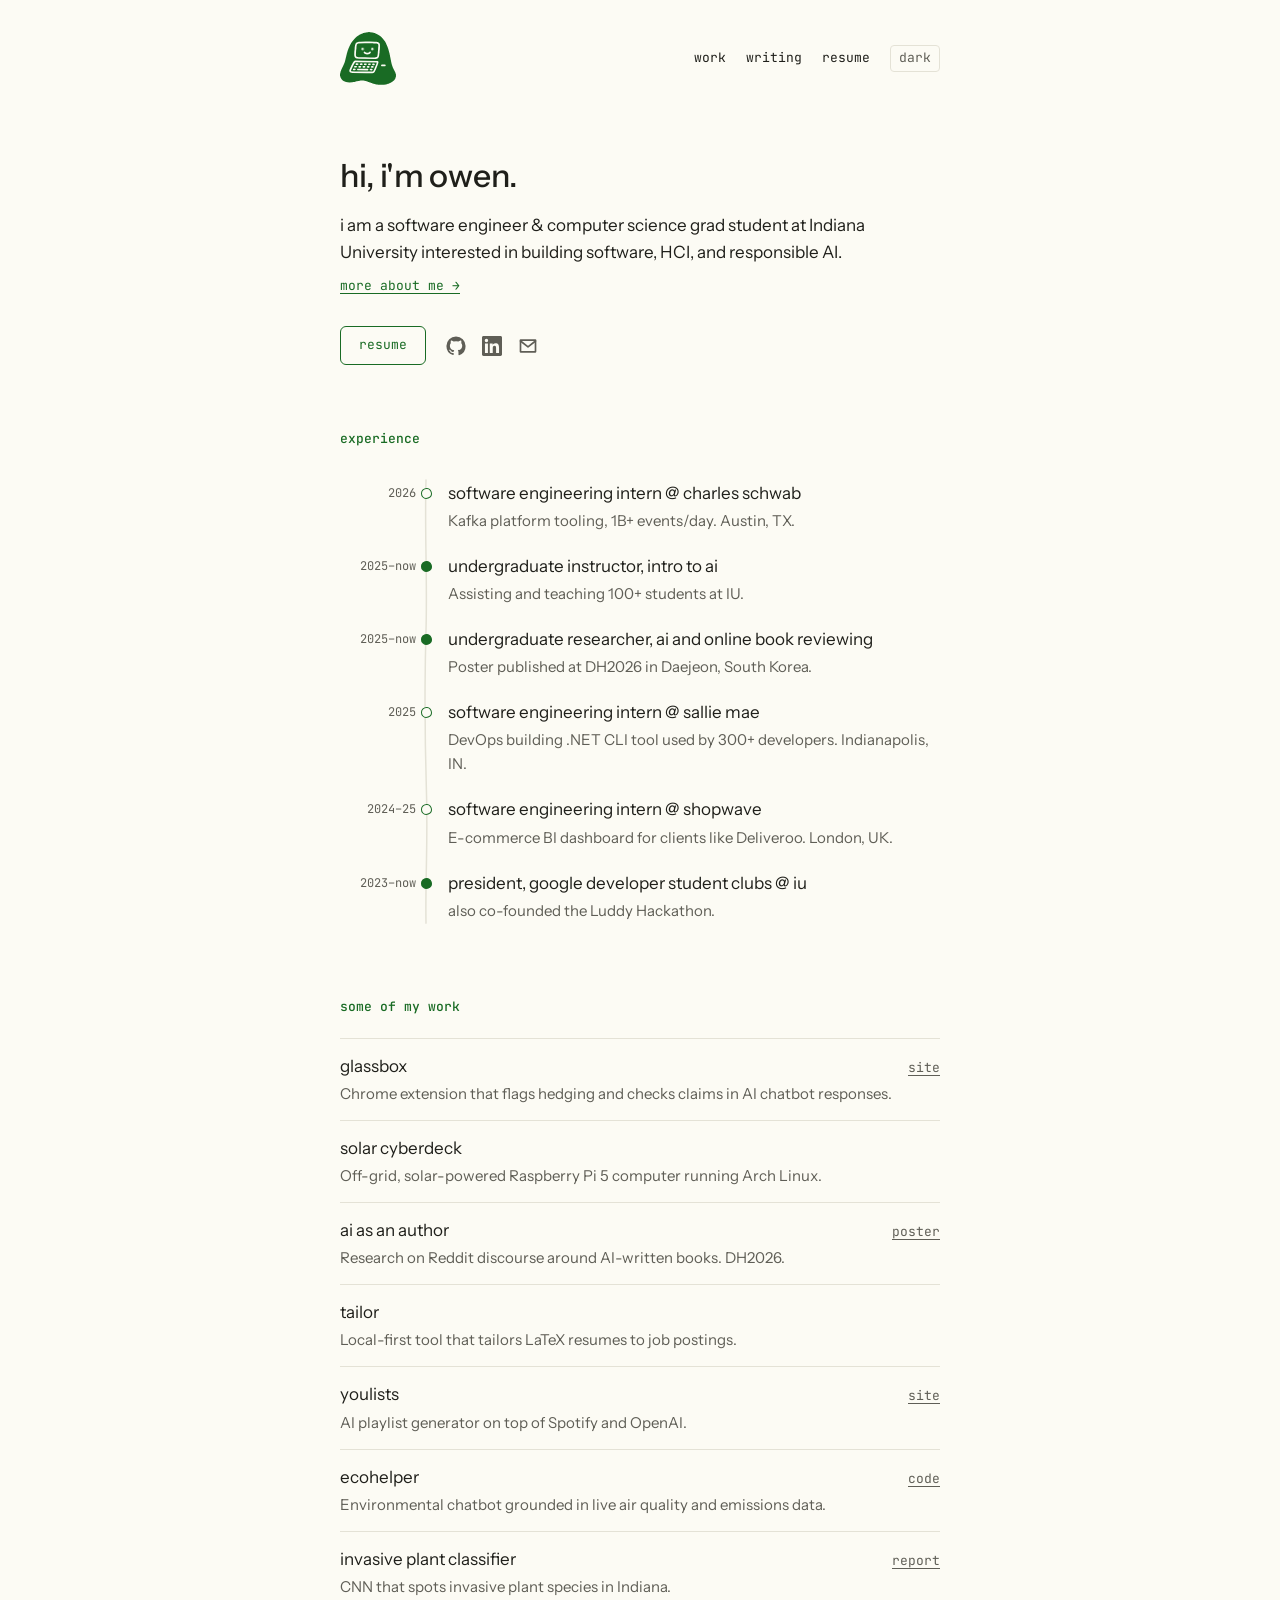
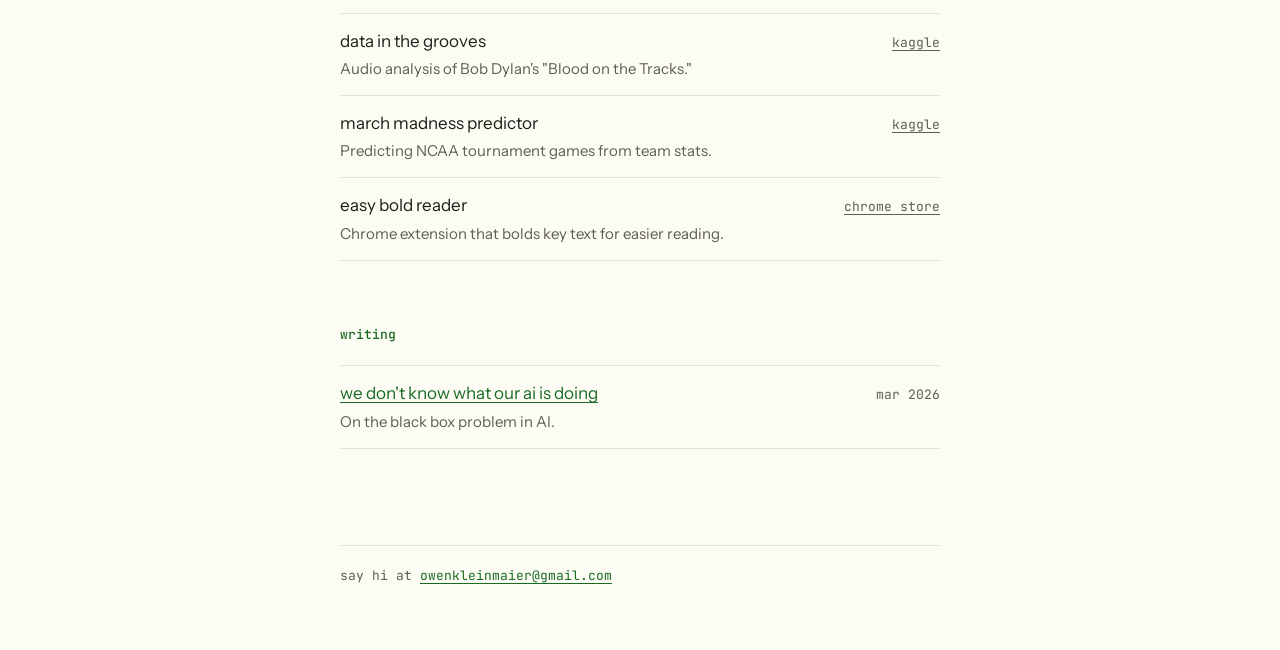
==== commit e17f4ac1: "remove grid: not feeling it" ====
--- a/index.html
+++ b/index.html
@@ -41,7 +41,7 @@
     <script src="theme.js"></script>
     <script src="character.js" defer></script>
   </head>
-  <body class="home">
+  <body>
     <div class="page">
       <nav class="nav">
         <a class="brand" aria-label="home" href="index.html">
--- a/styles.css
+++ b/styles.css
@@ -6,7 +6,6 @@
   --muted: #5f5e56;
   --line: #e4e2d6;
   --accent: #196b24;
-  --grid: rgba(31, 31, 26, 0.03);
   --sans: "Galvji", "Instrument Sans", system-ui, sans-serif;
   --mono: "JetBrains Mono", ui-monospace, monospace;
   color-scheme: light;
@@ -18,7 +17,6 @@
   --muted: #a3a296;
   --line: #34342e;
   --accent: #8fcf95;
-  --grid: rgba(242, 241, 232, 0.025);
   color-scheme: dark;
 }
 
@@ -57,22 +55,6 @@
   outline: 2px solid var(--accent);
   outline-offset: 3px;
   border-radius: 2px;
-}
-
-.home::before {
-  content: "";
-  position: absolute;
-  inset: 0 0 auto;
-  height: 400px;
-  z-index: -1;
-  pointer-events: none;
-  background-image:
-    linear-gradient(var(--grid) 1px, transparent 1px),
-    linear-gradient(90deg, var(--grid) 1px, transparent 1px);
-  background-size: 28px 28px;
-  background-position: 50% 0;
-  -webkit-mask-image: linear-gradient(#000, transparent);
-  mask-image: linear-gradient(#000, transparent);
 }
 
 .page {
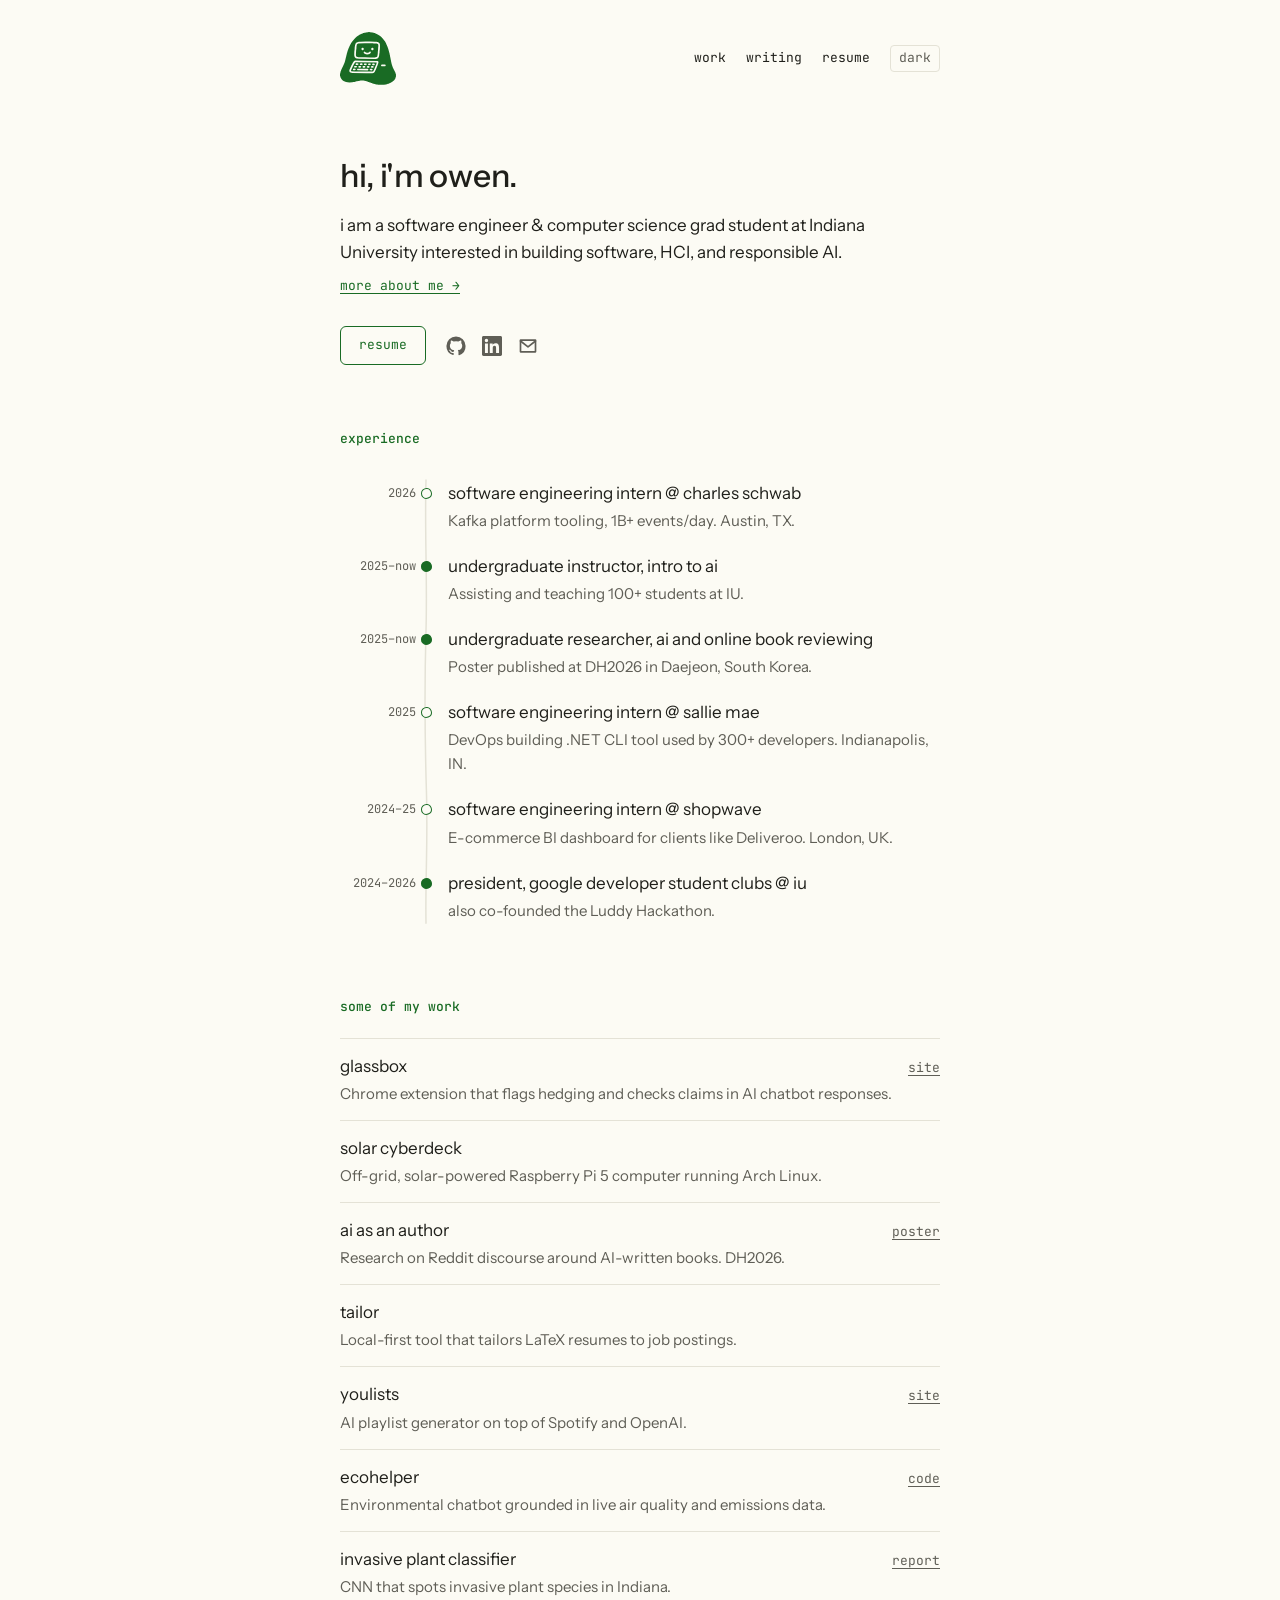
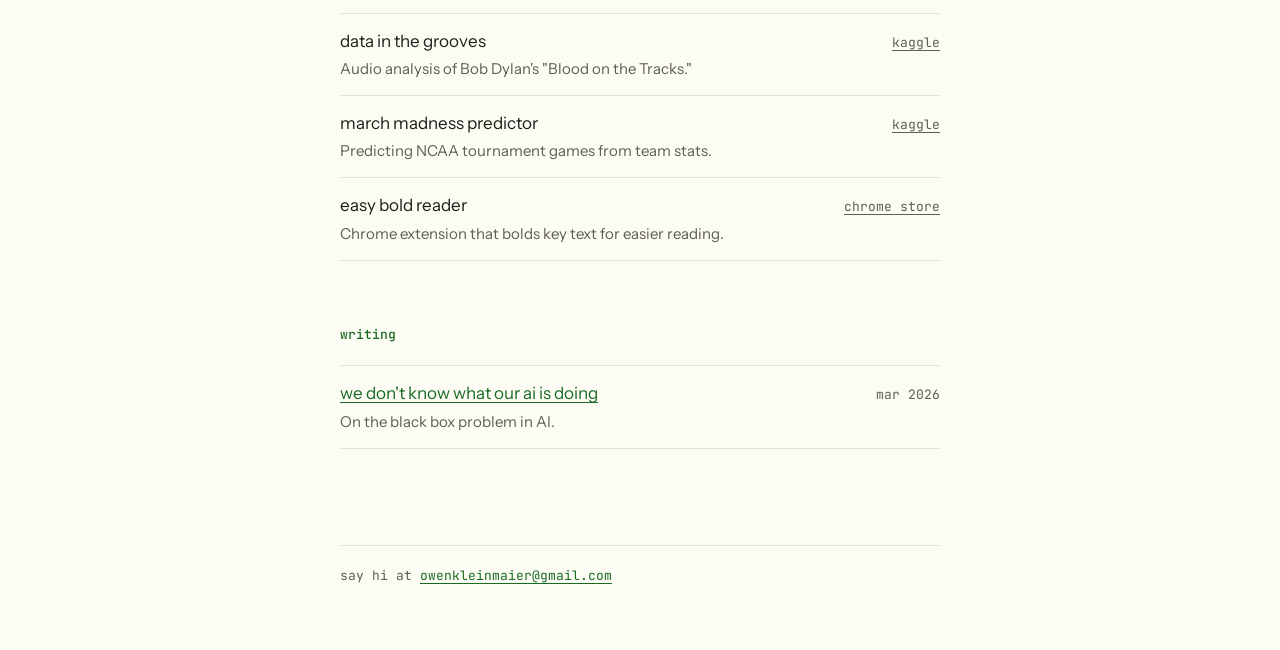
==== commit 3fee38a4: "fixed blog and dates" ====
--- a/index.html
+++ b/index.html
@@ -219,7 +219,7 @@
               </div>
             </li>
             <li class="ongoing">
-              <span class="when">2023–now</span>
+              <span class="when">2024–2026</span>
               <div class="what">
                 <span>president, google developer student clubs @ iu</span>
                 <p>also co-founded the Luddy Hackathon.</p>
